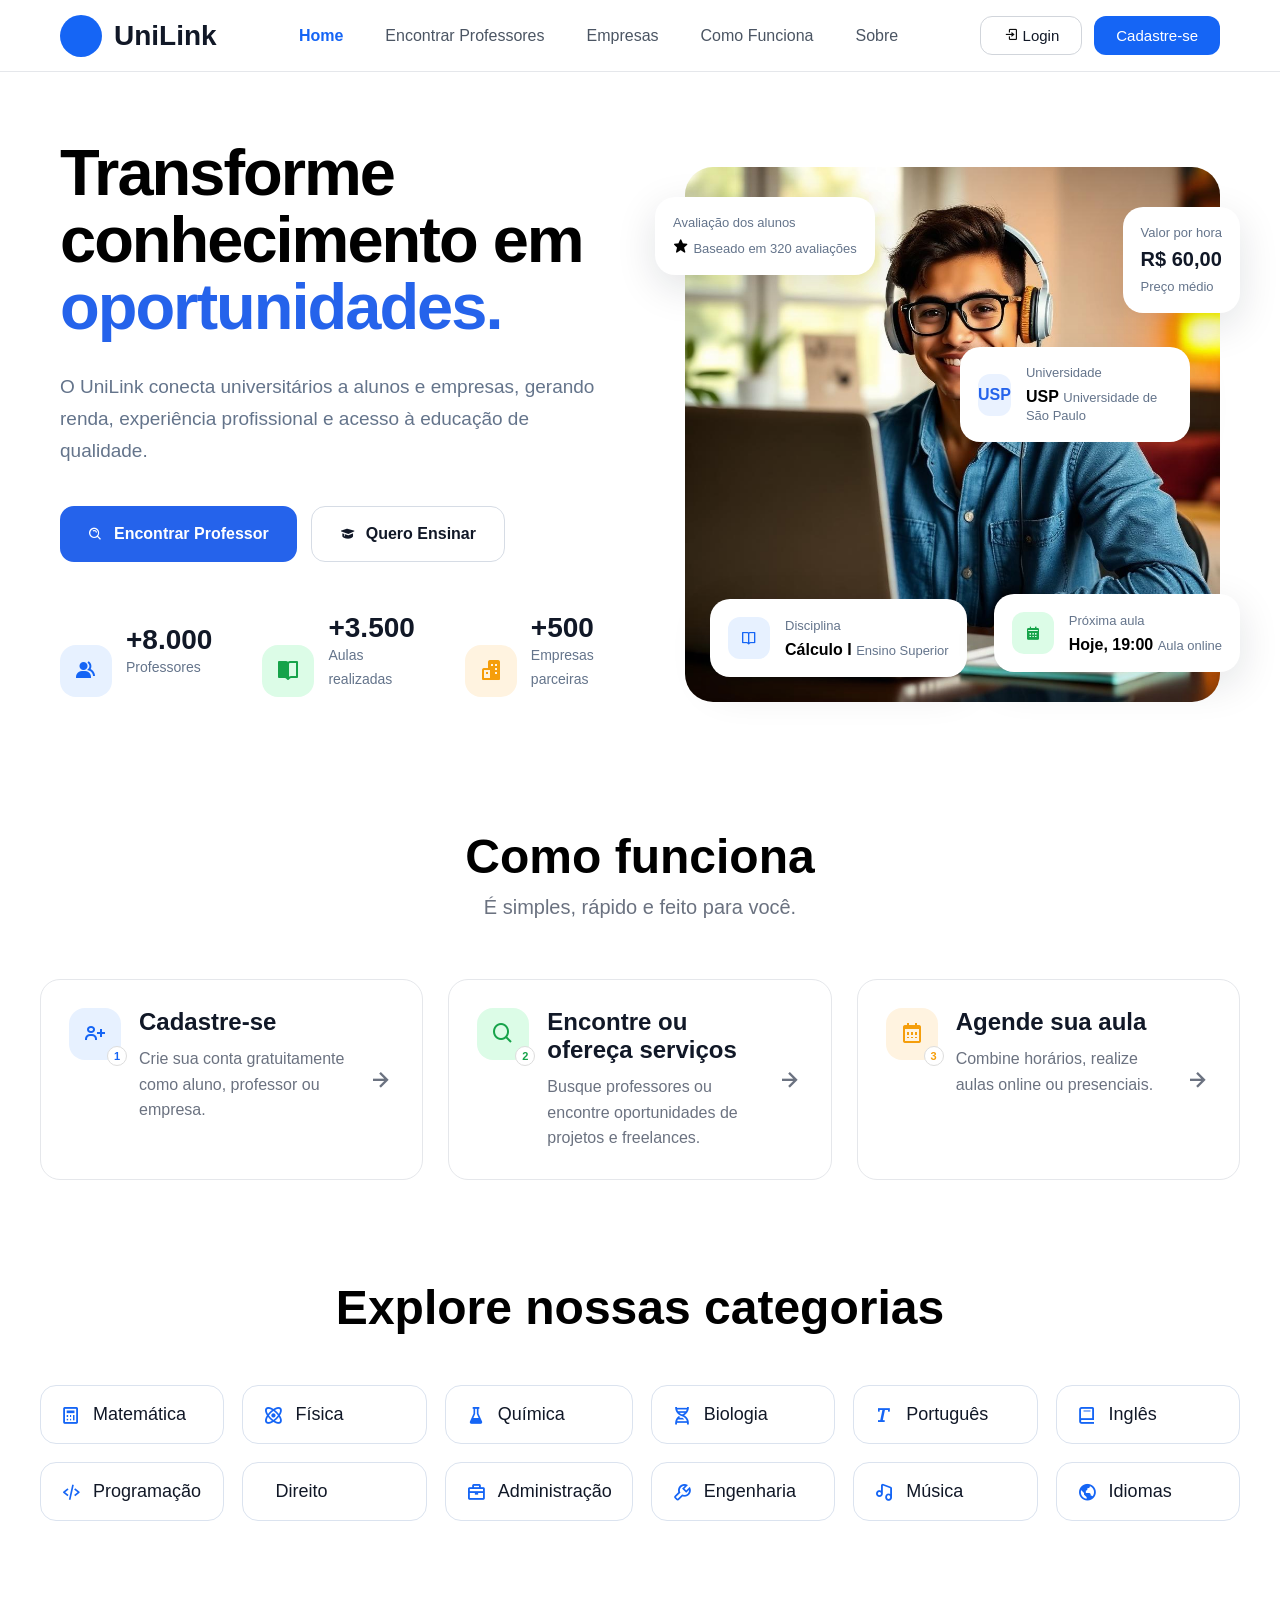
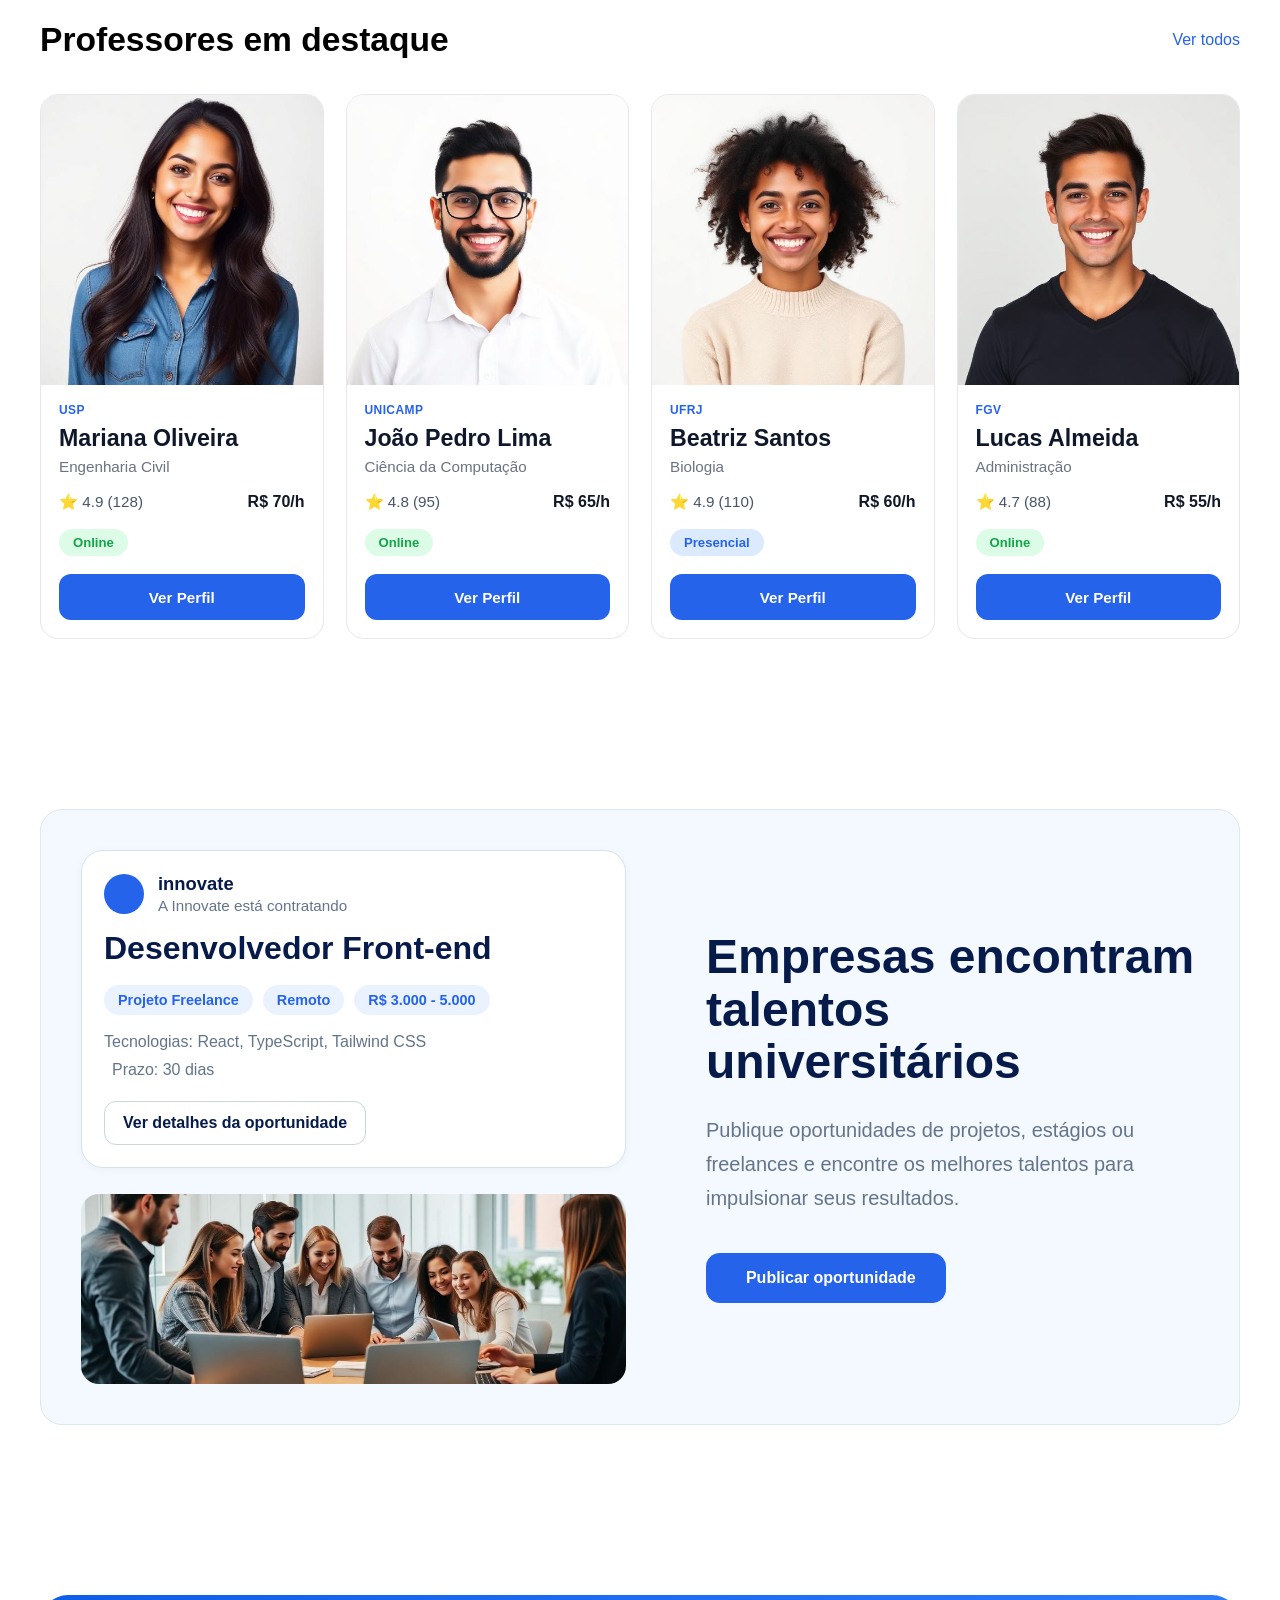
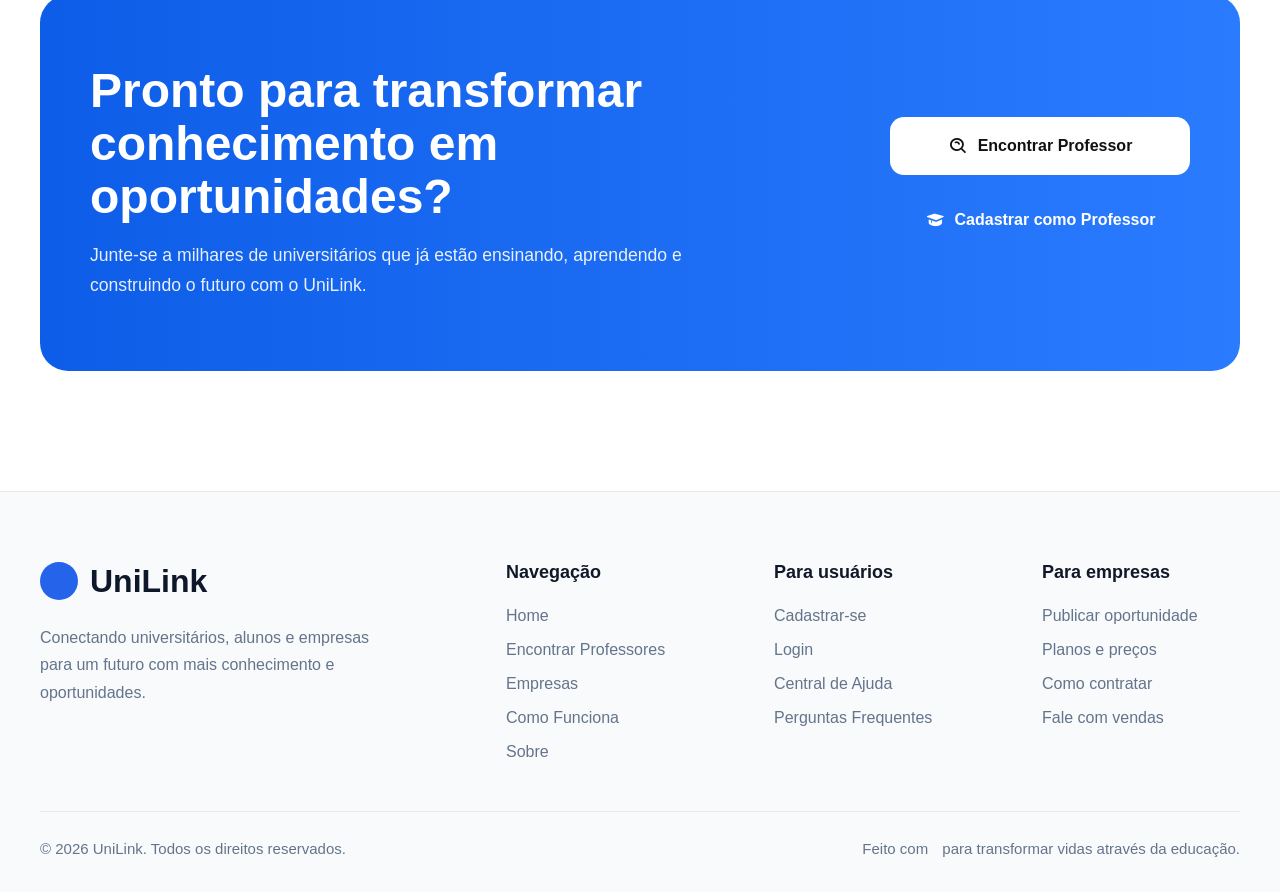
==== index.html @ 81f14fd1 "homepage & css criados" ====
<!DOCTYPE html>
<html lang="pt-br">
<head>
    <meta charset="UTF-8">
    <meta name="viewport" content="width=device-width, initial-scale=1.0">
    <title>UniLink - Transforme conhecimento em oportunidades</title>
    <link rel="stylesheet" href="css/styles.css">
    <link href='https://unpkg.com/boxicons@2.1.4/css/boxicons.min.css' rel='stylesheet'>
</head>
<body>
    <header>
        <nav class="navbar">
            <div class="logo">
                <div class="logo-icon">
                    <!-- <i class='bx bxs-layer'></i> -->
                </div>
                <span>UniLink</span>
            </div>
            <ul class="nav-links">
                <li><a class="active" href="#">Home</a></li>
                <li><a href="/">Encontrar Professores</a></li>
                <li><a href="#">Empresas</a></li>
                <li><a href="#">Como Funciona</a></li>
                <li><a href="#">Sobre</a></li>
            </ul>
            <div class="nav-buttons">
                <button class="btn-login">
                    <i class='bx bx-log-in' style='color:#0e0e0e' ></i>
                    Login
                </button>
                <button class="btn-register">Cadastre-se</button>
            </div>
        </nav>
    </header>
    <main>
        <section class="hero">
            <div class="hero-left">
                <h1>
                    Transforme <br> conhecimento em <br> <span>oportunidades.</span>
                </h1>
                <p>
                    O UniLink conecta universitários a alunos e empresas, gerando renda, experiência profissional e acesso à educação de qualidade.
                </p>
                <div class="hero-buttons">
                    <a href="#" class="hero-btn hero-btn-primary">
                        <i class='bx bx-search-alt'></i>
                        Encontrar Professor
                    </a>
                    <a href="#" class="hero-btn hero-btn-secondary">
                        <i class='bx bxs-graduation' ></i>
                        Quero Ensinar
                    </a>
                </div>
                <div class="hero-stats">
                    <div class="stat">
                        <div class="icon blue">
                            <i class='bx bxs-group' ></i>
                        </div>
                        <div>
                            <h3>+8.000</h3>
                            <p>Professores</p>
                        </div>
                    </div>
                    <div class="stat">
                        <div class="icon green">
                            <i class='bx bxs-book-open' ></i>
                        </div>
                        <div>
                            <h3>+3.500</h3>
                            <p>Aulas realizadas</p>
                        </div>
                    </div>
                    <div class="stat">
                        <div class="icon orange">
                            <i class='bx bxs-buildings' ></i>
                        </div>
                        <div>
                            <h3>+500</h3>
                            <p>Empresas parceiras</p>
                        </div>
                    </div>
                </div>
            </div>
            <div class="hero-right">
                <img src="img/student.jpg">
                <div class="hero-card rating">
                    <small>Avaliação dos alunos</small>
                    <i class='bx bxs-star' ></i>
                    <span>Baseado em 320 avaliações</span>
                </div>
                <div class="hero-card price">
                    <small>Valor por hora</small>
                    <h3>R$ 60,00</h3>
                    <span>Preço médio</span>
                </div>
                <div class="hero-card university-card">
                    <div class="badge">USP</div>
                    <div>
                        <small>Universidade</small>
                        <strong>USP</strong>
                        <span>Universidade de São Paulo</span>
                    </div>
                </div>
                <div class="hero-card subject">
                    <div class="badge blue">
                        <i class='bx bx-book-open' ></i>
                    </div>
                    <div>
                        <small>Disciplina</small>
                        <strong>Cálculo I</strong>
                        <span>Ensino Superior</span>
                    </div>
                </div>
                <div class="hero-card lesson">
                    <div class="badge green">
                        <i class='bx bxs-calendar' ></i>
                    </div>
                    <div>
                        <small>Próxima aula</small>
                        <strong>Hoje, 19:00</strong>
                        <span>Aula online</span>
                    </div>
                </div>
            </div>
        </section>
        <section class="steps">
            <h2>Como funciona</h2>
            <p class="subtitle">É simples, rápido e feito para você.</p>
            <div class="container">
                <div class="explain">
                    <div class="icon blue">
                        <i class='bx bx-user-plus'></i>
                        <span>1</span>
                    </div>
                    <div class="content">
                        <h3>Cadastre-se</h3>
                        <p>Crie sua conta gratuitamente como aluno, professor ou empresa.</p>
                    </div>
                    <i class='bx bx-right-arrow-alt arrow'></i>
                </div>
                <div class="explain">
                    <div class="icon green">
                        <i class='bx bx-search'></i>
                        <span>2</span>
                    </div>
                    <div class="content">
                        <h3>Encontre ou ofereça serviços</h3>
                        <p>Busque professores ou encontre oportunidades de projetos e freelances.</p>
                    </div>
                    <i class='bx bx-right-arrow-alt arrow'></i>
                </div>
                <div class="explain">
                    <div class="icon orange">
                        <i class='bx bx-calendar'></i>
                        <span>3</span>
                    </div>
                    <div class="content">
                        <h3>Agende sua aula</h3>
                        <p>Combine horários, realize aulas online ou presenciais.</p>
                    </div>
                    <i class='bx bx-right-arrow-alt arrow'></i>
                </div>
            </div>
        </section>
        <section class="explore">
            <h2>Explore nossas categorias</h2>
            <div class="categories">
                <div class="item-cat">
                    <i class='bx bx-calculator'></i>
                    <span>Matemática</span>
                </div>
                <div class="item-cat">
                    <i class='bx bx-atom'></i>
                    <span>Física</span>
                </div>
                <div class="item-cat">
                    <i class='bx bxs-flask'></i>
                    <span>Química</span>
                </div>
                <div class="item-cat">
                    <i class='bx bx-dna'></i>
                    <span>Biologia</span>
                </div>
                <div class="item-cat">
                    <i class='bx bx-text'></i>
                    <span>Português</span>
                </div>
                <div class="item-cat">
                    <i class='bx bx-book'></i>
                    <span>Inglês</span>
                </div>
                <div class="item-cat">
                    <i class='bx bx-code-alt'></i>
                    <span>Programação</span>
                </div>
                <div class="item-cat">
                    <i class='bx bxs-balance'></i>
                    <span>Direito</span>
                </div>
                <div class="item-cat">
                    <i class='bx bx-briefcase'></i>
                    <span>Administração</span>
                </div>
                <div class="item-cat">
                    <i class='bx bx-wrench'></i>
                    <span>Engenharia</span>
                </div>
                <div class="item-cat">
                    <i class='bx bx-music'></i>
                    <span>Música</span>
                </div>
                <div class="item-cat">
                    <i class='bx bx-world'></i>
                    <span>Idiomas</span>
                </div>
            </div>
        </section>
        <section class="teachers-contrast">
            <div class="teachers-header">
                <h2>Professores em destaque</h2>
                <a href="#">Ver todos</a>
            </div>
            <div class="teachers">
                <div class="card-teachers">
                    <img src="img/teacher-1.jpg" alt="Mariana Oliveira">
                    <div class="card-content">
                        <span class="university">USP</span>
                        <h3>Mariana Oliveira</h3>
                        <p class="course">Engenharia Civil</p>
                        <div class="info">
                            <span>⭐ 4.9 (128)</span>
                            <strong>R$ 70/h</strong>
                        </div>
                        <span class="status online">Online</span>
                        <button>Ver Perfil</button>
                    </div>
                </div>
                <div class="card-teachers">
                    <img src="img/teacher-2.jpg" alt="João Pedro">
                    <div class="card-content">
                        <span class="university">UNICAMP</span>
                        <h3>João Pedro Lima</h3>
                        <p class="course">Ciência da Computação</p>
                        <div class="info">
                            <span>⭐ 4.8 (95)</span>
                            <strong>R$ 65/h</strong>
                        </div>
                        <span class="status online">Online</span>
                        <button>Ver Perfil</button>
                    </div>
                </div>
                <div class="card-teachers">
                    <img src="img/teacher-3.jpg" alt="Beatriz Santos">
                    <div class="card-content">
                        <span class="university">UFRJ</span>
                        <h3>Beatriz Santos</h3>
                        <p class="course">Biologia</p>
                        <div class="info">
                            <span>⭐ 4.9 (110)</span>
                            <strong>R$ 60/h</strong>
                        </div>
                        <span class="status presencial">Presencial</span>
                        <button>Ver Perfil</button>
                    </div>
                </div>
                <div class="card-teachers">
                    <img src="img/teacher-4.jpg" alt="Lucas Almeida">
                    <div class="card-content">
                        <span class="university">FGV</span>
                        <h3>Lucas Almeida</h3>
                        <p class="course">Administração</p>
                        <div class="info">
                            <span>⭐ 4.7 (88)</span>
                            <strong>R$ 55/h</strong>
                        </div>
                        <span class="status online">Online</span>
                        <button>Ver Perfil</button>
                    </div>
                </div>
            </div>
        </section>
        <section class="recruitment">
            <div class="recruitment-container">
                <div class="recruitment-preview">
                    <article class="job-card">
                        <div class="job-header">
                            <div class="company-icon">
                                <i class="fa-solid fa-briefcase"></i>
                            </div>
                            <div>
                                <span class="company-name">innovate</span>
                                <p>A Innovate está contratando</p>
                            </div>
                        </div>
                        <h3>Desenvolvedor Front-end</h3>
                        <div class="job-tags">
                            <span>Projeto Freelance</span>
                            <span>Remoto</span>
                            <span>R$ 3.000 - 5.000</span>
                        </div>
                        <p class="technologies">
                            Tecnologias: React, TypeScript, Tailwind CSS
                        </p>
                        <p class="deadline">
                            <i class="fa-regular fa-clock"></i>
                            Prazo: 30 dias
                        </p>
                        <a href="#" class="details-btn">
                            Ver detalhes da oportunidade
                        </a>
                    </article>
                    <img src="img/companies-meeting.jpg" alt="Equipe da empresa">
                </div>
                <div class="recruitment-content">
                    <h2>
                        Empresas encontram <br> talentos universitários
                    </h2>
                    <p>
                        Publique oportunidades de projetos, estágios ou freelances e encontre os melhores talentos para impulsionar seus resultados.
                    </p>
                    <a href="#" class="publish-btn">
                        <i class="fa-regular fa-paper-plane"></i>
                        Publicar oportunidade
                    </a>
                </div>
            </div>
        </section>
        <section class="cta">
            <div class="cta-content">
                <h2>
                    Pronto para transformar <br> conhecimento em oportunidades?
                </h2>
                <p>
                    Junte-se a milhares de universitários que já estão ensinando, aprendendo e construindo o futuro com o UniLink.
                </p>
            </div>
            <div class="cta-actions">
                <button class="filled">
                    <i class='bx bx-search-alt'></i>
                    Encontrar Professor
                </button>
                <button class="outline">
                    <i class='bx bxs-graduation'></i>
                    Cadastrar como Professor
                </button>
            </div>
        </section>
    </main>
    <footer class="footer">
        <div class="footer-container">
            <div class="footer-top">
                <div class="footer-brand">
                    <a href="#" class="footer-logo">
                        <div class="footer-logo-icon">
                            <i class="fa-solid fa-layer-group"></i>
                        </div>
                        <span>UniLink</span>
                    </a>
                    <p>
                        Conectando universitários, alunos e empresas para um futuro com mais conhecimento e oportunidades.
                    </p>
                    <div class="footer-social">
                        <a href="#"><i class="fa-brands fa-facebook-f"></i></a>
                        <a href="#"><i class="fa-brands fa-instagram"></i></a>
                        <a href="#"><i class="fa-brands fa-linkedin-in"></i></a>
                        <a href="#"><i class="fa-brands fa-youtube"></i></a>
                    </div>
                </div>
                <div class="footer-links">
                    <h4>Navegação</h4>
                    <a href="#">Home</a>
                    <a href="#">Encontrar Professores</a>
                    <a href="#">Empresas</a>
                    <a href="#">Como Funciona</a>
                    <a href="#">Sobre</a>
                </div>
                <div class="footer-links">
                    <h4>Para usuários</h4>
                    <a href="#">Cadastrar-se</a>
                    <a href="#">Login</a>
                    <a href="#">Central de Ajuda</a>
                    <a href="#">Perguntas Frequentes</a>
                </div>
                <div class="footer-links">
                    <h4>Para empresas</h4>
                    <a href="#">Publicar oportunidade</a>
                    <a href="#">Planos e preços</a>
                    <a href="#">Como contratar</a>
                    <a href="#">Fale com vendas</a>
                </div>
            </div>
            <div class="footer-bottom">
                <p>
                    © 2026 UniLink. Todos os direitos reservados.
                </p>
                <p>
                    Feito com
                    <i class="fa-solid fa-heart"></i>
                    para transformar vidas através da educação.
                </p>
            </div>
        </div>
    </footer>
</body>
</html>
---- css/styles.css ----
* {
    padding: 0;
    margin: 0;
    box-sizing: border-box;
}

:root{
    --title:#000000;
    --text:#64748B;
    --primary:#2563EB;
    --background:#FFFFFF;
    --surface:#F8FAFC;
    --border:#E5E7EB;
    --h1:4.2rem;
    --h2:2.6rem;
    --h3:1.55rem;
    --text-lg:1.15rem;
    --text:1rem;
    --text-sm:.92rem;
    --fw-bold:700;
    --fw-semibold:600;
    --fw-medium:500;
}

body{
    font-family: Arial, Helvetica, sans-serif;
    background:#fff;
}

header{
    position: fixed;
    top: 0;
    left: 0;
    width:100%;
    height: 72px;
    background:#fff;
    border-bottom:1px solid #e5e7eb;
    z-index: 1000;
}

.navbar{
    max-width:1200px;
    height: 100%;
    margin:auto;
    display:flex;
    justify-content:space-between;
    align-items:center;
    padding:0 20px;
}

.logo{
    display:flex;
    align-items:center;
    gap:12px;
    font-size:28px;
    font-weight:700;
    color:#111827;
}

.logo-icon{
    width:42px;
    height:42px;
    border-radius:50%;
    background:#1565F5;

    display:flex;
    justify-content:center;
    align-items:center;
}

.logo-icon i{
    color:#fff;
    font-size:22px;
}

.nav-links{
    display:flex;
    gap:42px;
    list-style:none;
}

.nav-links a{
    text-decoration:none;
    color:#4b5563;
    font-size:16px;
    transition:.3s;
}

.nav-links a:hover{
    color:#1565F5;
}

.nav-links .active{
    color:#1565F5;
    font-weight:600;
}

.nav-buttons{
    display:flex;
    gap:12px;
}

.btn-login{
    background:#fff;
    color:#111827;
    border:1px solid #d1d5db;
    padding:10px 22px;
    border-radius:12px;
    cursor:pointer;
    font-size:15px;
    transition:.3s;
}

.btn-login:hover{
    background:#f3f4f6;
}

.btn-register{
    background:#1565F5;
    color:#fff;
    border:none;
    padding:10px 22px;
    border-radius:12px;
    cursor:pointer;
    font-size:15px;
    transition:.3s;
}

.btn-register:hover{
    background:#0f57dc;
}

.hero{
    max-width:1200px;
    margin:140px auto 80px;
    padding:0 20px;
    display:grid;
    grid-template-columns:1fr 1fr;
    gap:90px;
    align-items:center;
}

.hero-left h1{
    font-size:65px;
    line-height:1.03;
    letter-spacing:-2px;
    margin-bottom:30px;
}

.hero-left h1 span{
    color:#2563EB;
}

.hero-left p{
    font-size:19px;
    line-height:1.7;
    color:#64748B;
    max-width:560px;
    margin-bottom:38px;
}

.hero-buttons{
    display:flex;
    gap:14px;
    margin-bottom:50px;
}

.hero-btn{
    height:56px;
    padding:0 28px;
    display:flex;
    align-items:center;
    gap:10px;
    text-decoration:none;
    border-radius:14px;
    font-weight:600;
    transition:.3s;
}

.hero-btn-primary{
    background:#2563EB;
    color:#fff;
}

.hero-btn-primary:hover{
    background:#1D4ED8;
}

.hero-btn-secondary{
    border:1px solid #D6DCE5;
    color:#111827;
    background:#fff;
}

.hero-btn-secondary:hover{
    background:#F8FAFC;
}

.hero-stats{
    display:flex;
    gap:50px;
}

.stat{
    display:flex;
    gap:14px;
    align-items:center;
}

.icon{
    width:42px;
    height:42px;
    border-radius:14px;
    display:flex;
    justify-content:center;
    align-items:center;
    font-size:18px;
}

.blue{
    background:#EAF2FF;
    color:#2563EB;
}

.green{
    background:#DCFCE7;
    color:#16A34A;
}

.orange{
    background:#FFF3E0;
    color:#F59E0B;
}

.stat h3{
    font-size:28px;
    color:#111827;
}

.stat p{
    font-size:14px;
    color:#64748B;
}

.hero-right{
    position:relative;
}

.hero-right img{
    width:100%;
    border-radius:28px;
    display:block;
}

.hero-card{
    position:absolute;
    background:#fff;
    border-radius:20px;
    padding:18px;
    box-shadow:0 12px 40px rgba(15,23,42,.12);
}

.hero-card small{
    display:block;
    color:#64748B;
    margin-bottom:8px;
    font-size:13px;
}

.hero-card h3{
    font-size:20px;
    color:#111827;
    margin-bottom:6px;
}

.hero-card span{
    font-size:13px;
    color:#64748B;
}

.rating{
    top:25px;
    left:25px;
}

.price{
    top:25px;
    right:25px;
}

.university-card{
    right:30px;
    top:180px;
    width:230px;
    display:flex;
    gap:15px;
    align-items:center;
}

.subject{
    left:25px;
    bottom:25px;
    display:flex;
    gap:15px;
    align-items:center;
}

.lesson{
    right:25px;
    bottom:25px;
    display:flex;
    gap:15px;
    align-items:center;
}

.badge{
    width:42px;
    height:42px;
    border-radius:12px;
    display:flex;
    justify-content:center;
    align-items:center;
    background:#EAF2FF;
    color:#2563EB;
    font-weight:700;
}

.card{
    position:absolute;
    background:white;
    padding:18px;
    border-radius:18px;
    box-shadow:0 15px 30px rgba(0,0,0,.12);
}

.rating{
    top:30px;
    left:-30px;
}

.price{
    top:40px;
    right:-20px;
}

.university{
    top:180px;
    right:-35px;
}

.lesson{
    bottom:30px;
    right:-20px;
}

.steps{
    max-width:1200px;
    margin:100px auto;
    text-align:center;
}

.steps h2{
    font-size:48px;
}

.subtitle{
    margin-top:12px;
    color:#6b7280;
    font-size:20px;
}

.container{
    margin-top:60px;
    display:grid;
    grid-template-columns:repeat(3,1fr);
    gap:25px;
}

.explain{
    display:flex;
    align-items:flex-start;
    gap:18px;
    padding:28px;
    background:#fff;
    border:1px solid #e5e7eb;
    border-radius:20px;
    transition:.3s;
}

.explain:hover{
    transform:translateY(-5px);
    box-shadow:0 15px 35px rgba(0,0,0,.08);
}

.icon{
    width:52px;
    height:52px;
    border-radius:16px;
    display:flex;
    justify-content:center;
    align-items:center;
    position:relative;
    flex-shrink:0;
}

.icon i{
    font-size:24px;
}

.blue{
    background:#e7f1ff;
    color:#1565F5;
}

.green{
    background:#dcfce7;
    color:#16a34a;
}

.orange{
    background:#fff3e0;
    color:#f59e0b;
}

.icon span{
    position:absolute;
    right:-6px;
    bottom:-6px;
    width:20px;
    height:20px;
    background:#fff;
    border-radius:50%;
    border:1px solid #ddd;
    display:flex;
    justify-content:center;
    align-items:center;
    font-size:11px;
    font-weight:bold;
}

.content{
    text-align:left;
}

.content h3{
    font-size:24px;
    margin-bottom:10px;
    color:#111827;
}

.content p{
    color:#6b7280;
    line-height:1.6;
}

.arrow{
    margin-left:auto;
    align-self:center;
    font-size:28px;
    color:#6b7280;
}

.explore{
    max-width:1200px;
    margin:100px auto;
    text-align:center;
}

.explore h2{
    font-size:48px;
    font-weight:700;
    margin-bottom:50px;
}

.categories{
    display:grid;
    grid-template-columns:repeat(6,1fr);
    gap:18px;
}

.item-cat{
    display:flex;
    align-items:center;
    gap:12px;
    padding:18px 20px;
    border:1px solid #dbe3ef;
    border-radius:16px;
    background:#fff;
    cursor:pointer;
    transition:.3s;
}

.item-cat:hover{
    transform:translateY(-3px);
    border-color:#1565F5;
    box-shadow:0 10px 25px rgba(21,101,245,.12);
}

.item-cat i{
    font-size:20px;
    color:#1565F5;
}

.item-cat span{
    font-size:18px;
    color:#111827;
    font-weight:500;
}

.teachers-contrast {
    max-width: 1240px;
    margin: 80px auto;
    padding: 0 20px;
}

.teachers-header {
    display: flex;
    justify-content: space-between;
    align-items: center;
    margin-bottom: 35px;
}

.teachers-header h2 {
    font-size: 2.1rem;
    font-weight: 700;
}

.teachers-header a {
    color: #2563EB;
    text-decoration: none;
    font-weight: 500;
    transition: .2s;
}

.teachers-header a:hover {
    color: #1d4ed8;
}

.teachers {
    display: grid;
    grid-template-columns: repeat(auto-fit, minmax(280px,1fr));
    gap: 22px;
}

.card-teachers {
    background: #fff;
    border: 1px solid #E5E7EB;
    border-radius: 18px;
    overflow: hidden;
    transition: .25s ease;
    display: flex;
    flex-direction: column;
}

.card-teachers:hover {
    transform: translateY(-5px);
    box-shadow: 0 15px 35px rgba(0,0,0,.08);
}

.card-teachers img {
    width: 100%;
    height: 290px;
    object-fit: cover;
    display: block;
}

.card-content {
    padding: 18px;
    display: flex;
    flex-direction: column;
    flex: 1;
}

.university {
    color: #2563EB;
    font-size: .75rem;
    font-weight: 700;
    letter-spacing: .4px;
    text-transform: uppercase;
    margin-bottom: 8px;
}

.card-content h3 {
    font-size: 1.45rem;
    font-weight: 700;
    color: #0F172A;
    margin-bottom: 6px;
}

.course {
    color: #6B7280;
    font-size: .95rem;
    margin-bottom: 18px;
}

.info {
    display: flex;
    justify-content: space-between;
    align-items: center;
    margin-bottom: 18px;
}

.info span {
    color: #475569;
    font-size: .95rem;
}

.info strong {
    color: #111827;
    font-size: 1rem;
}

.status {
    width: fit-content;
    padding: 6px 14px;
    border-radius: 999px;
    font-size: .82rem;
    font-weight: 600;
    margin-bottom: 18px;
}

.status.online {
    background: #DCFCE7;
    color: #16A34A;
}

.status.presencial {
    background: #DBEAFE;
    color: #2563EB;
}

.card-content button {
    margin-top: auto;
    width: 100%;
    height: 46px;
    border: none;
    border-radius: 12px;
    background: #2563EB;
    color: white;
    font-size: .95rem;
    font-weight: 600;
    cursor: pointer;
    transition: .2s;
}

.card-content button:hover {
    background: #1D4ED8;
}

.recruitment{
    padding:90px 20px;
}

.recruitment-container{
    max-width:1200px;
    margin:auto;
    display:grid;
    grid-template-columns:1.05fr .95fr;
    gap:80px;
    align-items:center;
    background:#F4F9FF;
    border:1px solid #DCE7F4;
    border-radius:22px;
    padding:40px;
}

.recruitment-preview{
    display:flex;
    flex-direction:column;
    gap:26px;
}

.job-card{
    background:#fff;
    border:1px solid #D8E2EF;
    border-radius:22px;
    padding:22px;
    box-shadow:0 2px 10px rgba(0,0,0,.04);
}

.job-header{
    display:flex;
    align-items:center;
    gap:14px;
    margin-bottom:16px;
}

.company-icon{
    width:40px;
    height:40px;
    border-radius:50%;
    background:#2563EB;
    color:#fff;
    display:flex;
    justify-content:center;
    align-items:center;
}

.company-name{
    display:block;
    font-size:1.15rem;
    font-weight:700;
    color:#071B4A;
    margin-bottom:2px;
}

.job-header p{
    color:#64748B;
    font-size:.95rem;
}

.job-card h3{
    font-size:2rem;
    color:#071B4A;
    margin-bottom:18px;
}

.job-tags{
    display:flex;
    flex-wrap:wrap;
    gap:10px;
    margin-bottom:18px;
}

.job-tags span{
    background:#EAF2FF;
    color:#2563EB;
    padding:7px 14px;
    border-radius:999px;
    font-size:.9rem;
    font-weight:600;
}

.technologies{
    color:#64748B;
    margin-bottom:10px;
}

.deadline{
    display:flex;
    align-items:center;
    gap:8px;
    color:#64748B;
    margin-bottom:22px;
}

.details-btn{
    display:inline-flex;
    width:max-content;
    padding:12px 18px;
    text-decoration:none;
    color:#071B4A;
    border:1px solid #CBD5E1;
    border-radius:12px;
    font-weight:600;
    transition:.25s;
}

.details-btn:hover{
    background:#F8FAFC;
}

.recruitment-preview img{
    width:100%;
    height:190px;
    object-fit:cover;
    border-radius:18px;
    display:block;
}

.recruitment-content h2{
    font-size:3rem;
    line-height:1.1;
    color:#071B4A;
    margin-bottom:24px;
}

.recruitment-content p{
    font-size:1.25rem;
    line-height:1.7;
    color:#64748B;
    max-width:500px;
    margin-bottom:38px;
}

.publish-btn{
    display:inline-flex;
    align-items:center;
    gap:10px;
    background:#2563EB;
    color:#fff;
    text-decoration:none;
    font-weight:600;
    padding:16px 30px;
    border-radius:14px;
    transition:.25s;
}

.publish-btn:hover{
    background:#1D4ED8;
}

.cta{
    max-width: 1200px;
    margin: 80px auto;
    padding: 70px 50px;

    display: flex;
    justify-content: space-between;
    align-items: center;
    gap: 60px;

    background: linear-gradient(90deg,#0d5de8,#2b7bff);
    border-radius: 28px;
    color: #fff;
}

.cta-content{
    max-width: 620px;
}

.cta h2{
    font-size: 3rem;
    line-height: 1.1;
    font-weight: 700;
    margin-bottom: 18px;
}

.cta p{
    font-size: 1.1rem;
    line-height: 1.7;
    color: rgba(255,255,255,.9);
}

.cta-actions{
    display: flex;
    flex-direction: column;
    gap: 16px;
    min-width: 300px;
}

.cta-actions button{
    height: 58px;
    border-radius: 14px;
    border: none;
    display: flex;
    align-items: center;
    justify-content: center;
    gap: 10px;
    font-size: 1rem;
    font-weight: 600;
    cursor: pointer;
    transition: .3s;
}

.filled{
    background: #fff;
    color: #111;
}

.filled:hover{
    background: #f2f2f2;
}

.outline{
    background: transparent;
    color: #fff;
    border: 1px solid rgba(255,255,255,.35);
}

.outline:hover{
    background: rgba(255,255,255,.1);
}

.cta-actions i{
    font-size: 20px;
}

.footer{
    background:#F8FAFC;
    border-top:1px solid #E5E7EB;
    margin-top:120px;
    padding:70px 20px 35px;
}

.footer-container{
    max-width:1200px;
    margin:auto;
}

.footer-top{
    display:grid;
    grid-template-columns:2fr 1fr 1fr 1fr;
    gap:70px;
    padding-bottom:50px;
    border-bottom:1px solid #E5E7EB;
}

.footer-logo{
    display:flex;
    align-items:center;
    gap:12px;
    text-decoration:none;
    margin-bottom:24px;
}

.footer-logo span{
    font-size:2rem;
    font-weight:700;
    color:#0F172A;
}

.footer-logo-icon{
    width:38px;
    height:38px;
    border-radius:50%;
    background:#2563EB;
    color:#fff;
    display:flex;
    justify-content:center;
    align-items:center;
}

.footer-brand p{
    color:#64748B;
    line-height:1.7;
    margin-bottom:28px;
    max-width:340px;
}

.footer-social{
    display:flex;
    gap:18px;
}

.footer-social a{
    color:#64748B;
    font-size:20px;
    transition:.25s;
}

.footer-social a:hover{
    color:#2563EB;
}

.footer-links{
    display:flex;
    flex-direction:column;
    gap:16px;
}

.footer-links h4{
    color:#111827;
    font-size:18px;
    margin-bottom:8px;
}

.footer-links a{
    text-decoration:none;
    color:#64748B;
    transition:.25s;
}

.footer-links a:hover{
    color:#2563EB;
}

.footer-bottom{
    display:flex;
    justify-content:space-between;
    align-items:center;
    padding-top:28px;
    color:#64748B;
    font-size:15px;
}

.footer-bottom i{
    color:#2563EB;
    margin:0 5px;
}
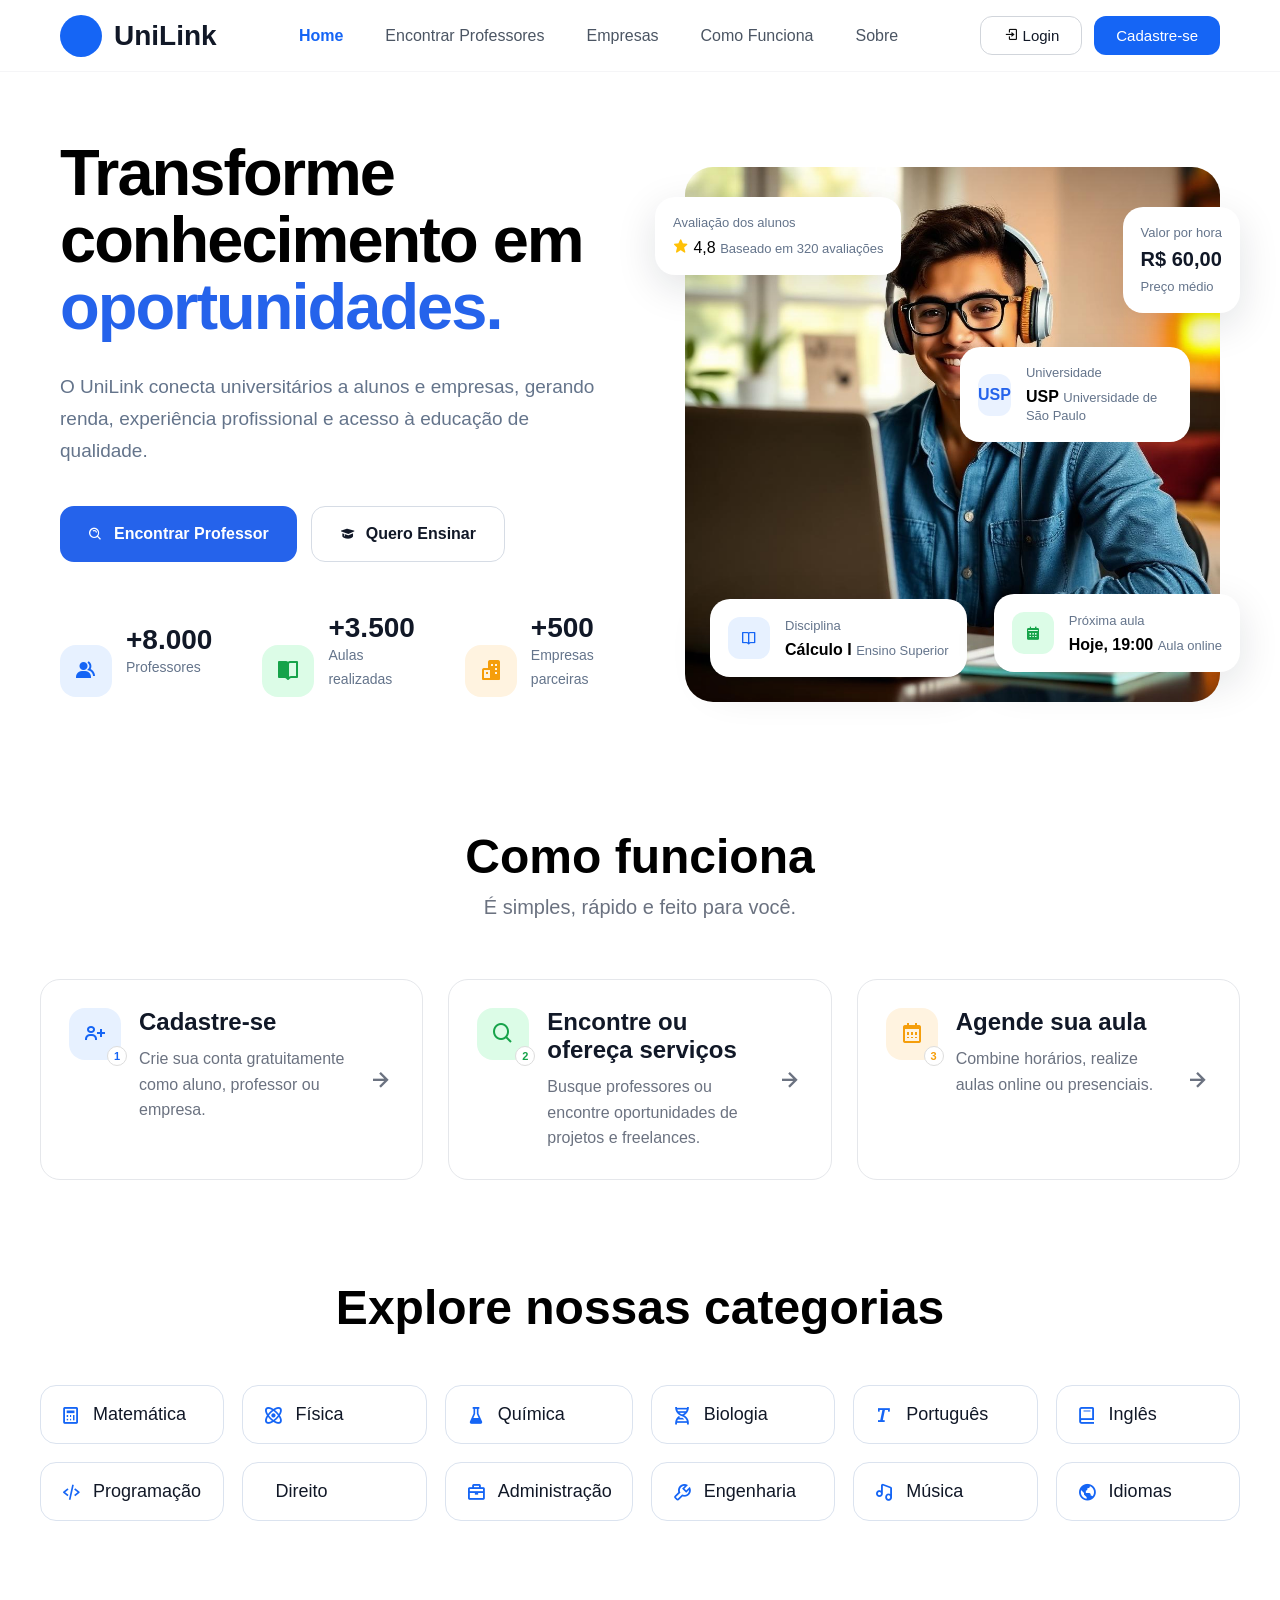
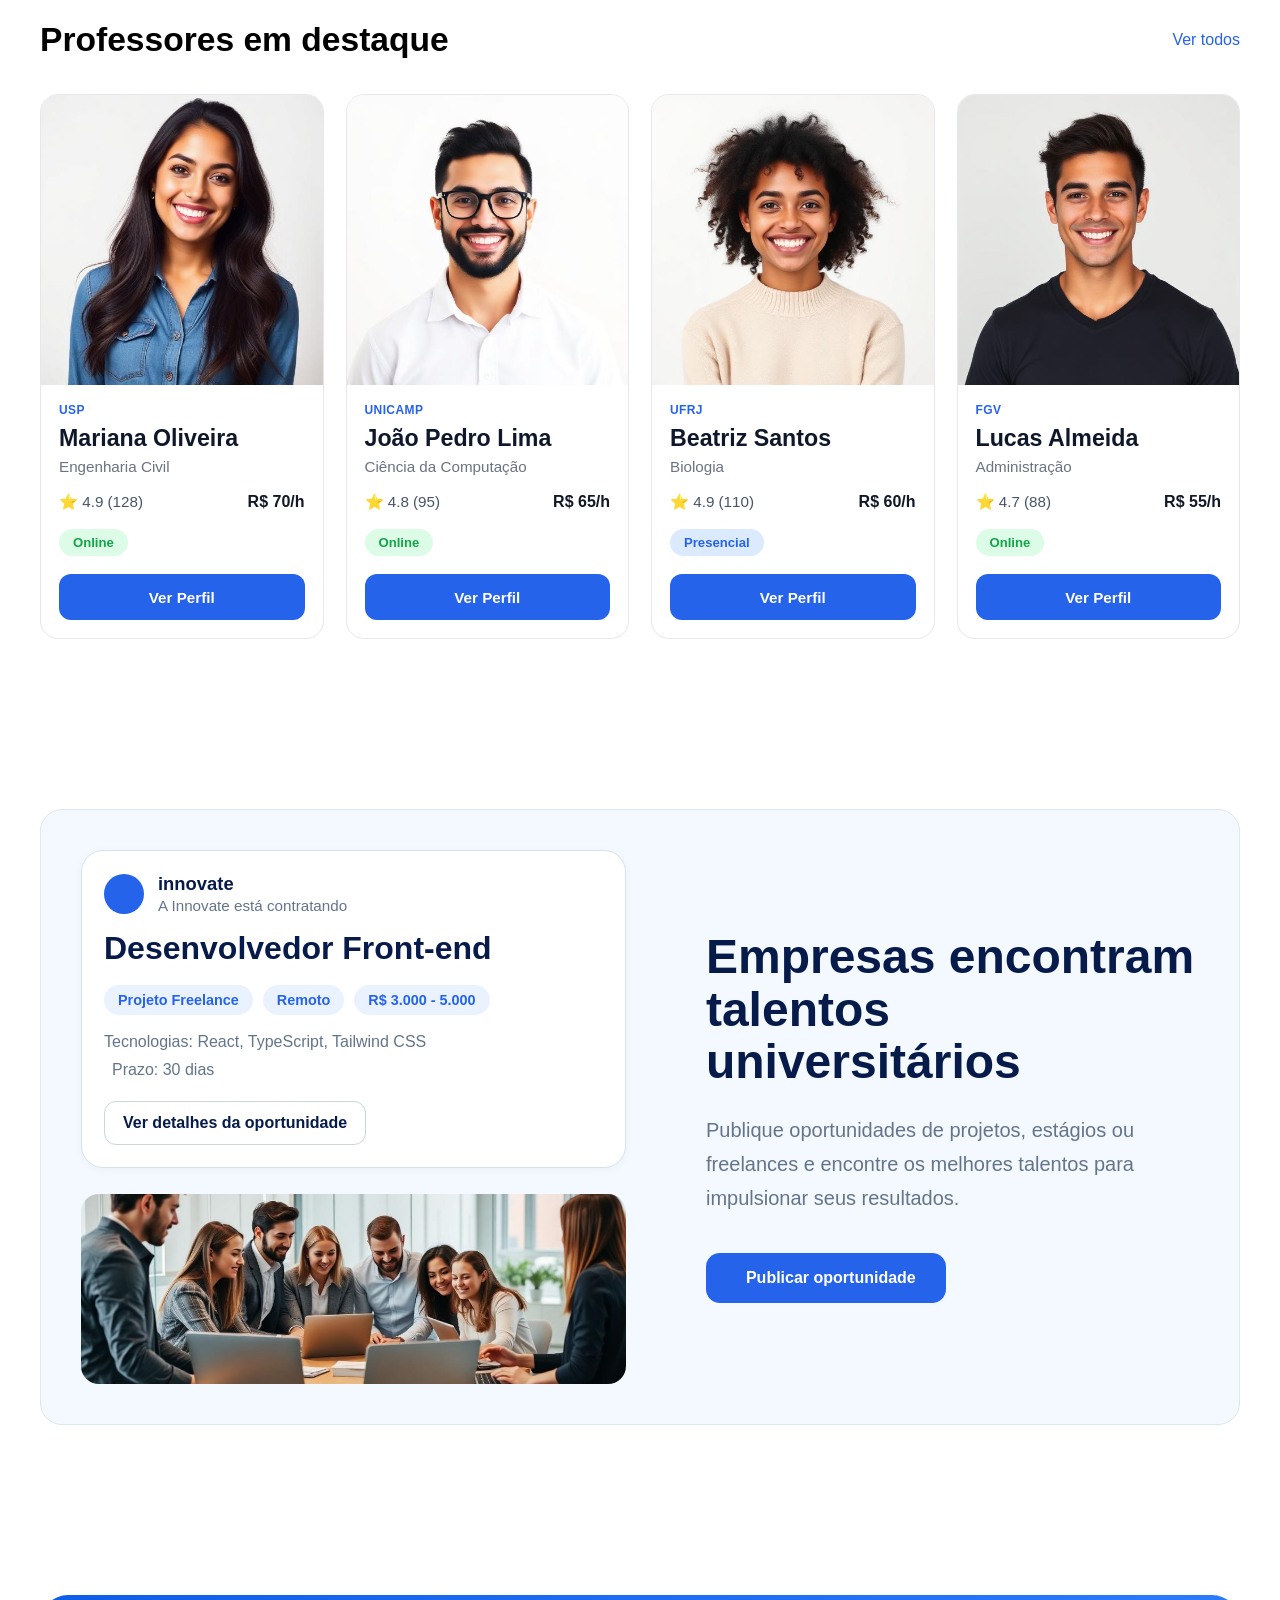
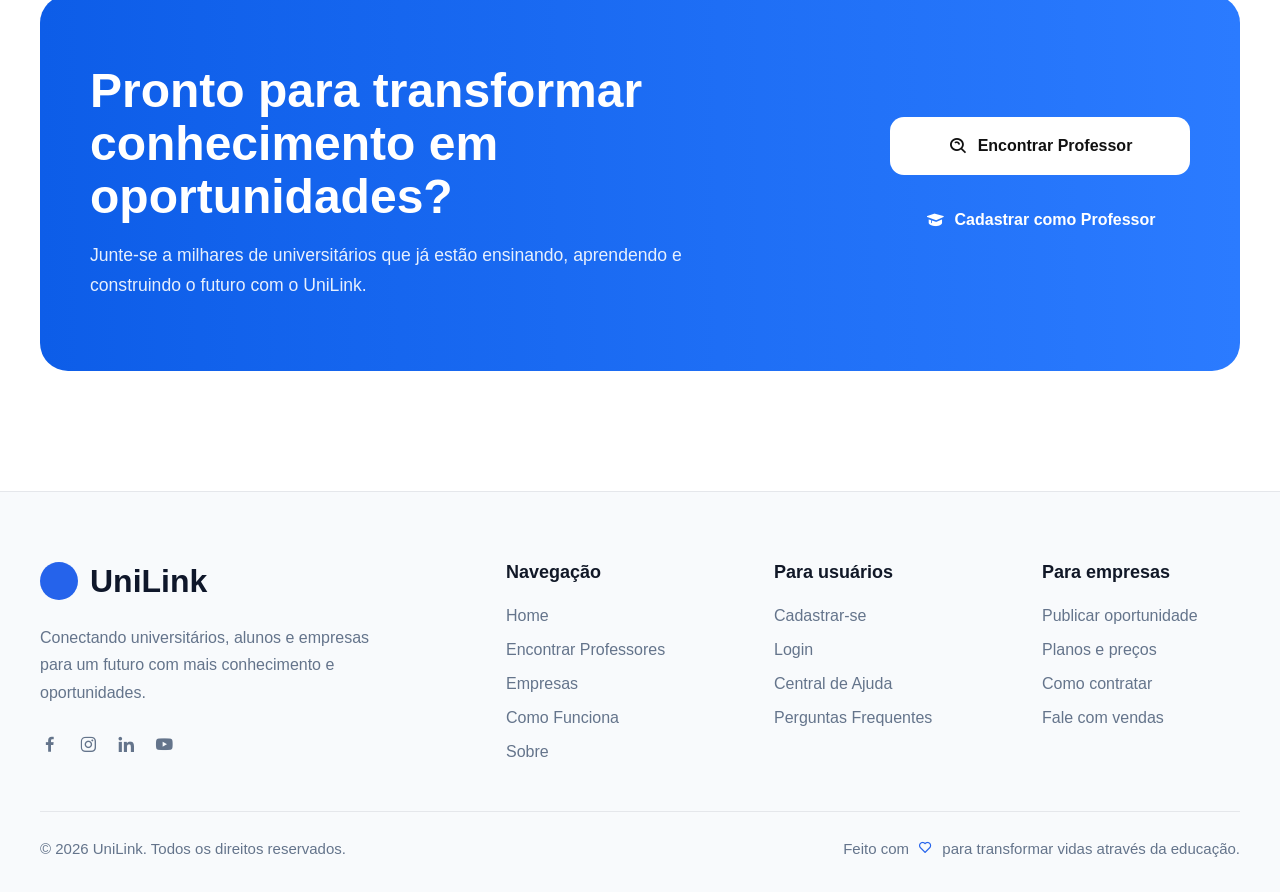
==== commit 8e02d163: "Atualizacao do projeto (professores, empresas, login & register)" ====
--- a/index.html
+++ b/index.html
@@ -8,7 +8,7 @@
     <link href='https://unpkg.com/boxicons@2.1.4/css/boxicons.min.css' rel='stylesheet'>
 </head>
 <body>
-    <header>
+    <header id="header">
         <nav class="navbar">
             <div class="logo">
                 <div class="logo-icon">
@@ -17,14 +17,14 @@
                 <span>UniLink</span>
             </div>
             <ul class="nav-links">
-                <li><a class="active" href="#">Home</a></li>
+                <li><a class="active" href="index.html">Home</a></li>
                 <li><a href="/">Encontrar Professores</a></li>
-                <li><a href="#">Empresas</a></li>
+                <li><a href="empresas.html">Empresas</a></li>
                 <li><a href="#">Como Funciona</a></li>
                 <li><a href="#">Sobre</a></li>
             </ul>
             <div class="nav-buttons">
-                <button class="btn-login">
+                <button class="btn-login" onclick="window.location.href='login.html'">
                     <i class='bx bx-log-in' style='color:#0e0e0e' ></i>
                     Login
                 </button>
@@ -85,7 +85,7 @@
                 <img src="img/student.jpg">
                 <div class="hero-card rating">
                     <small>Avaliação dos alunos</small>
-                    <i class='bx bxs-star' ></i>
+                    <i class='bx bxs-star' style="color: #FFC107" ></i> 4,8
                     <span>Baseado em 320 avaliações</span>
                 </div>
                 <div class="hero-card price">
@@ -360,24 +360,24 @@
                         Conectando universitários, alunos e empresas para um futuro com mais conhecimento e oportunidades.
                     </p>
                     <div class="footer-social">
-                        <a href="#"><i class="fa-brands fa-facebook-f"></i></a>
-                        <a href="#"><i class="fa-brands fa-instagram"></i></a>
-                        <a href="#"><i class="fa-brands fa-linkedin-in"></i></a>
-                        <a href="#"><i class="fa-brands fa-youtube"></i></a>
+                        <a href="#"><i class='bx bxl-facebook'></i></a>
+                        <a href="#"><i class='bx bxl-instagram' ></i></a>
+                        <a href="#"><i class='bx bxl-linkedin' ></i></a>
+                        <a href="#"><i class='bx bxl-youtube'></i></a>
                     </div>
                 </div>
                 <div class="footer-links">
                     <h4>Navegação</h4>
-                    <a href="#">Home</a>
+                    <a href="index.html">Home</a>
                     <a href="#">Encontrar Professores</a>
-                    <a href="#">Empresas</a>
+                    <a href="empresas.html">Empresas</a>
                     <a href="#">Como Funciona</a>
                     <a href="#">Sobre</a>
                 </div>
                 <div class="footer-links">
                     <h4>Para usuários</h4>
                     <a href="#">Cadastrar-se</a>
-                    <a href="#">Login</a>
+                    <a href="login.html">Login</a>
                     <a href="#">Central de Ajuda</a>
                     <a href="#">Perguntas Frequentes</a>
                 </div>
@@ -395,11 +395,12 @@
                 </p>
                 <p>
                     Feito com
-                    <i class="fa-solid fa-heart"></i>
+                    <i class='bx bx-heart'></i>
                     para transformar vidas através da educação.
                 </p>
             </div>
         </div>
     </footer>
+    <script src="js/script.js"></script>
 </body>
 </html>
--- a/css/styles.css
+++ b/css/styles.css
@@ -1,4 +1,3 @@
-
 * {
     padding: 0;
     margin: 0;
@@ -31,12 +30,33 @@
 header{
     position: fixed;
     top: 0;
-    left: 0;
-    width:100%;
+    left: 50%;
+    transform: translateX(-50%);
+    width: 100%;
+    max-width: 100%;
     height: 72px;
-    background:#fff;
-    border-bottom:1px solid #e5e7eb;
+    background: rgba(255,255,255,.8);
+    backdrop-filter: blur(10px);
+    border-bottom: 1px solid rgba(229,231,235,.4);
     z-index: 1000;
+    transition:
+        width .35s ease,
+        max-width .35s ease,
+        height .35s ease,
+        top .35s ease,
+        border-radius .35s ease,
+        background .35s ease,
+        box-shadow .35s ease;
+}
+
+header.scrolled{
+    top: 15px;
+    width: calc(100% - 180px);
+    max-width: 1220px;
+    height: 60px;
+    border-radius: 18px;
+    background: rgba(255,255,255,.65);
+    box-shadow: 0 10px 30px rgba(0,0,0,.08);
 }
 
 .navbar{
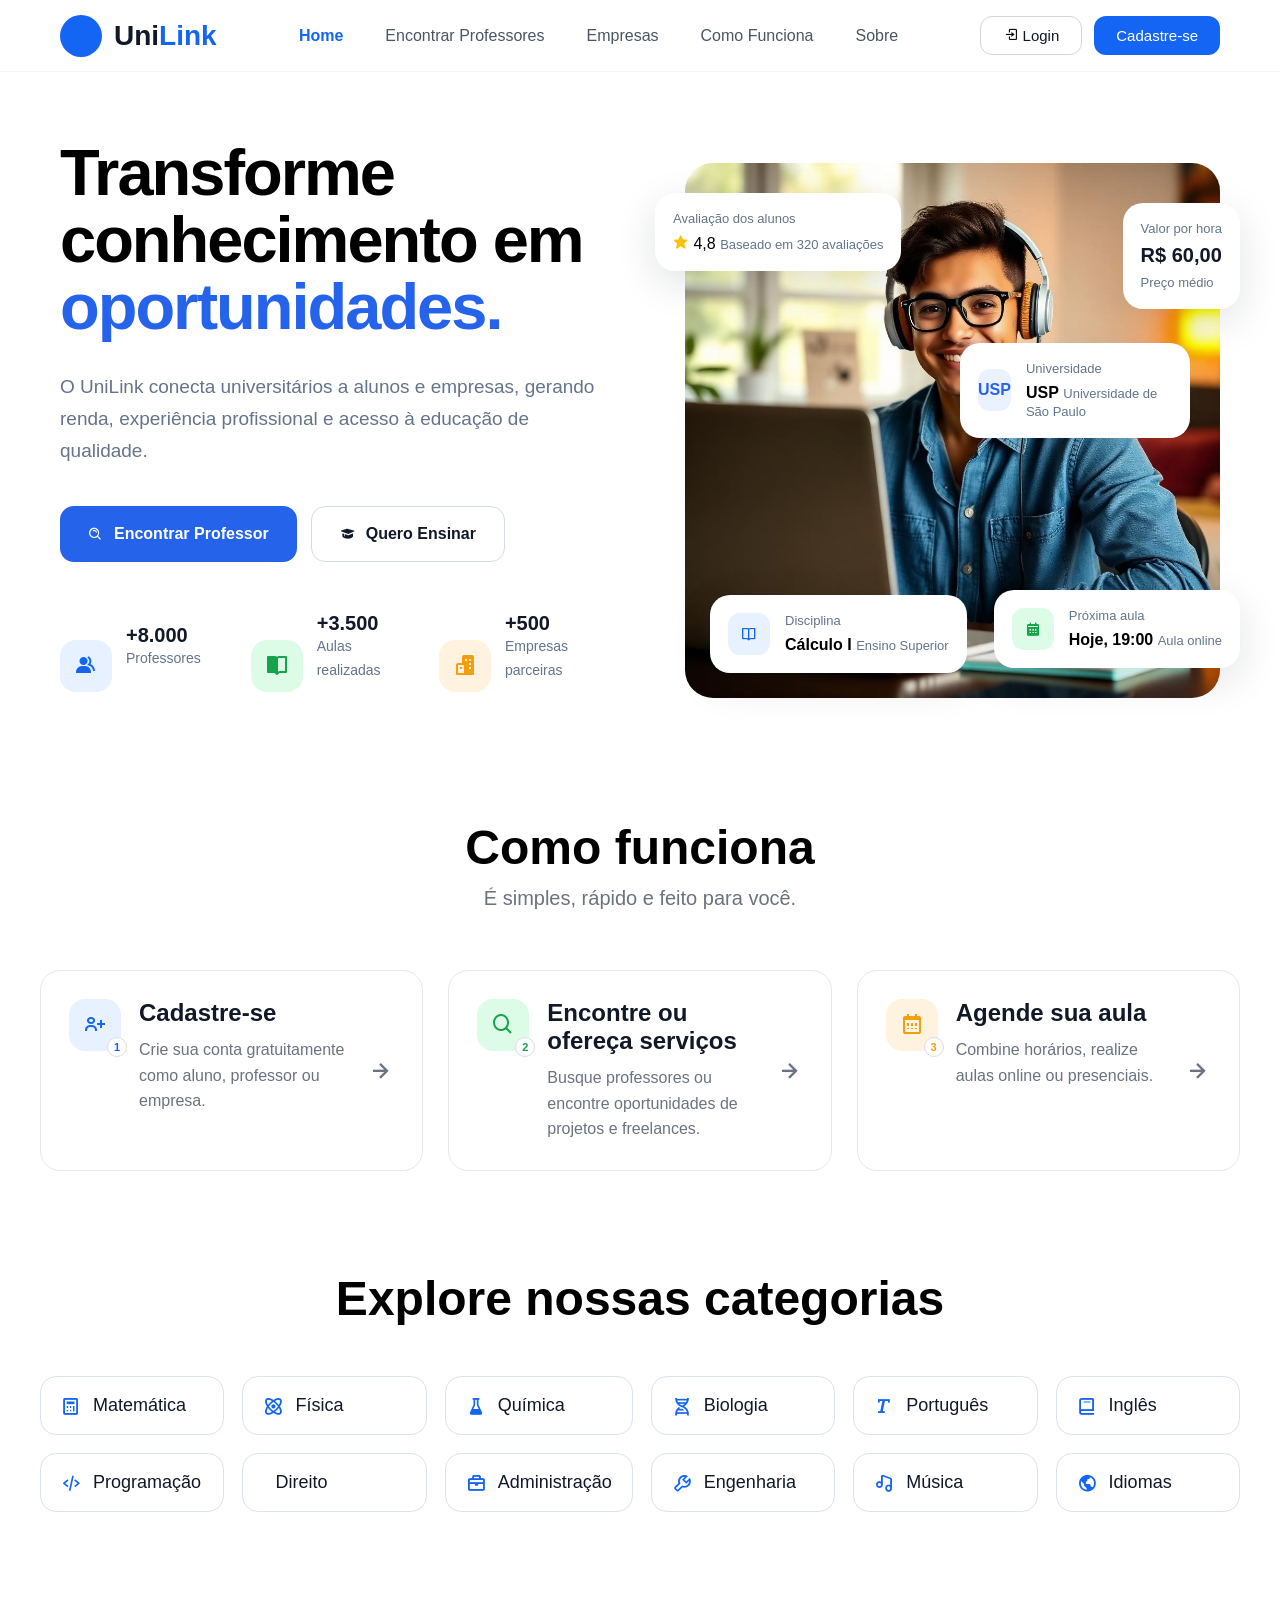
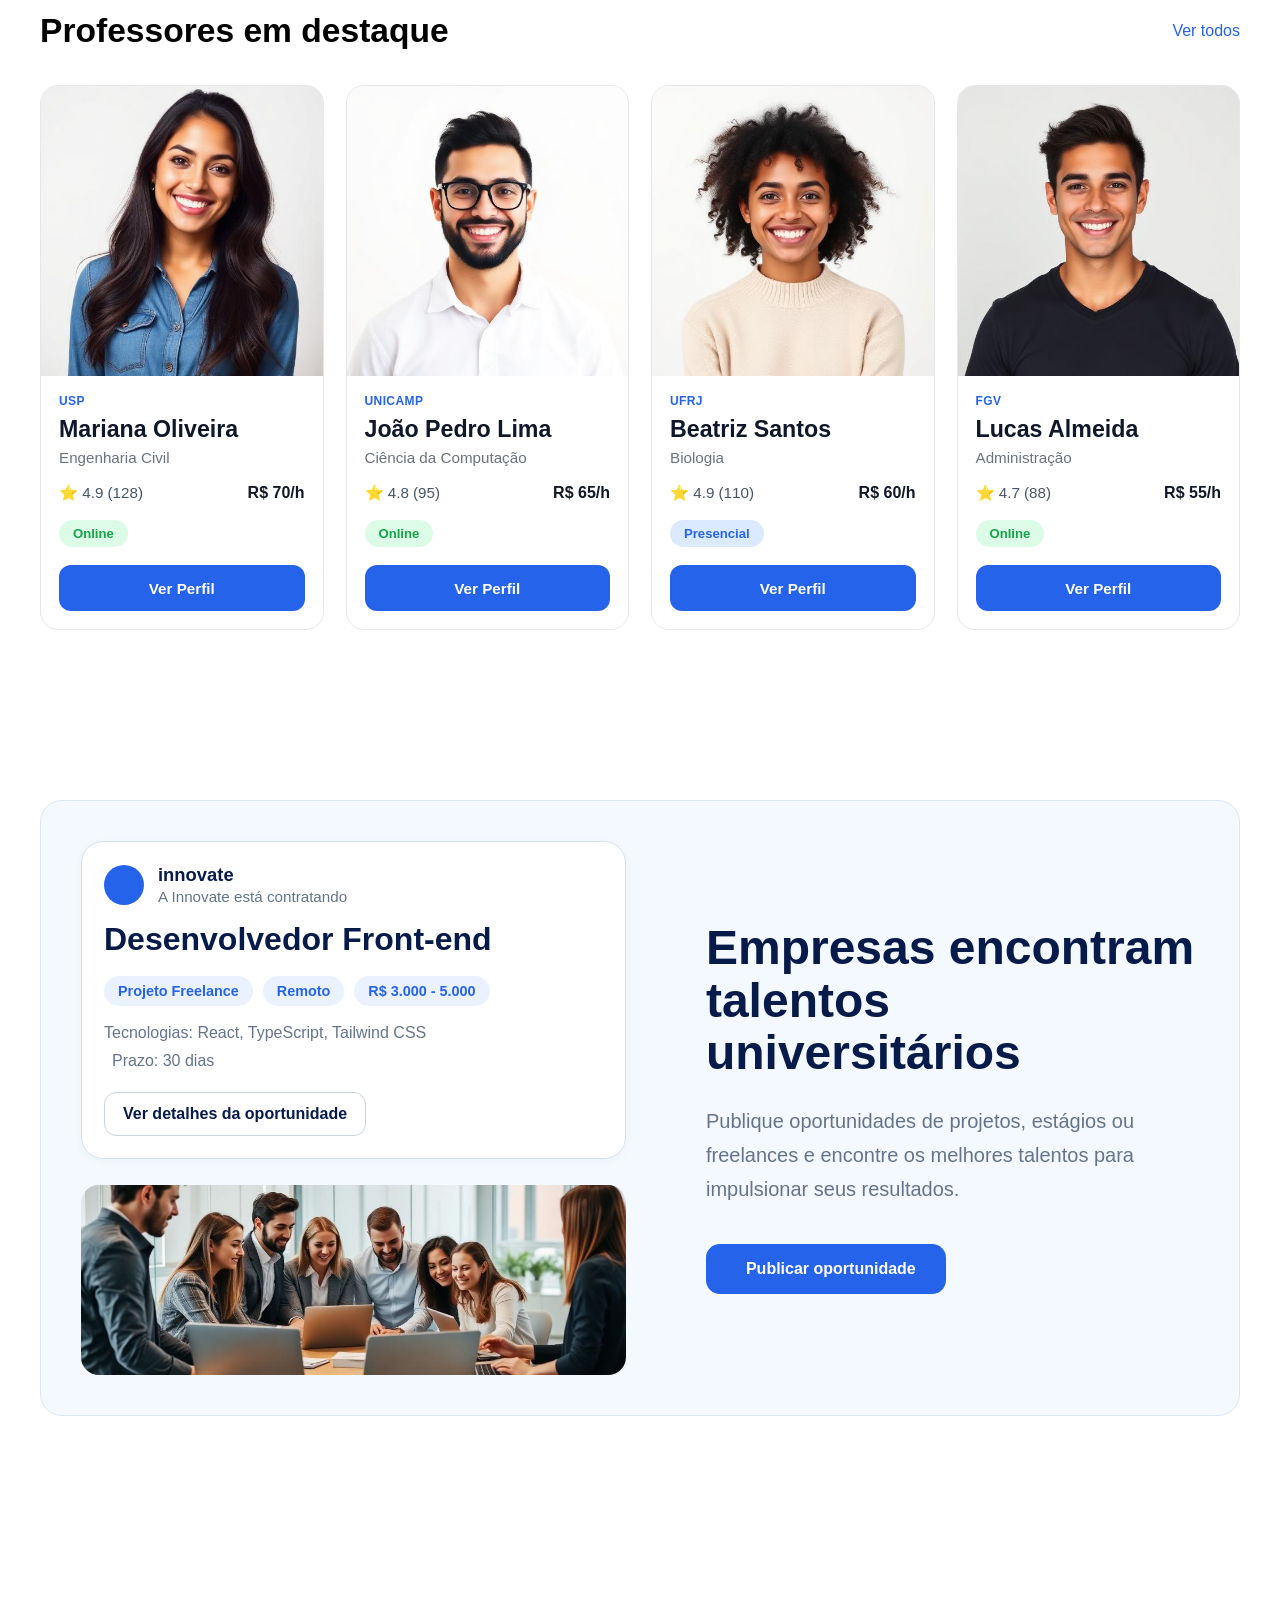
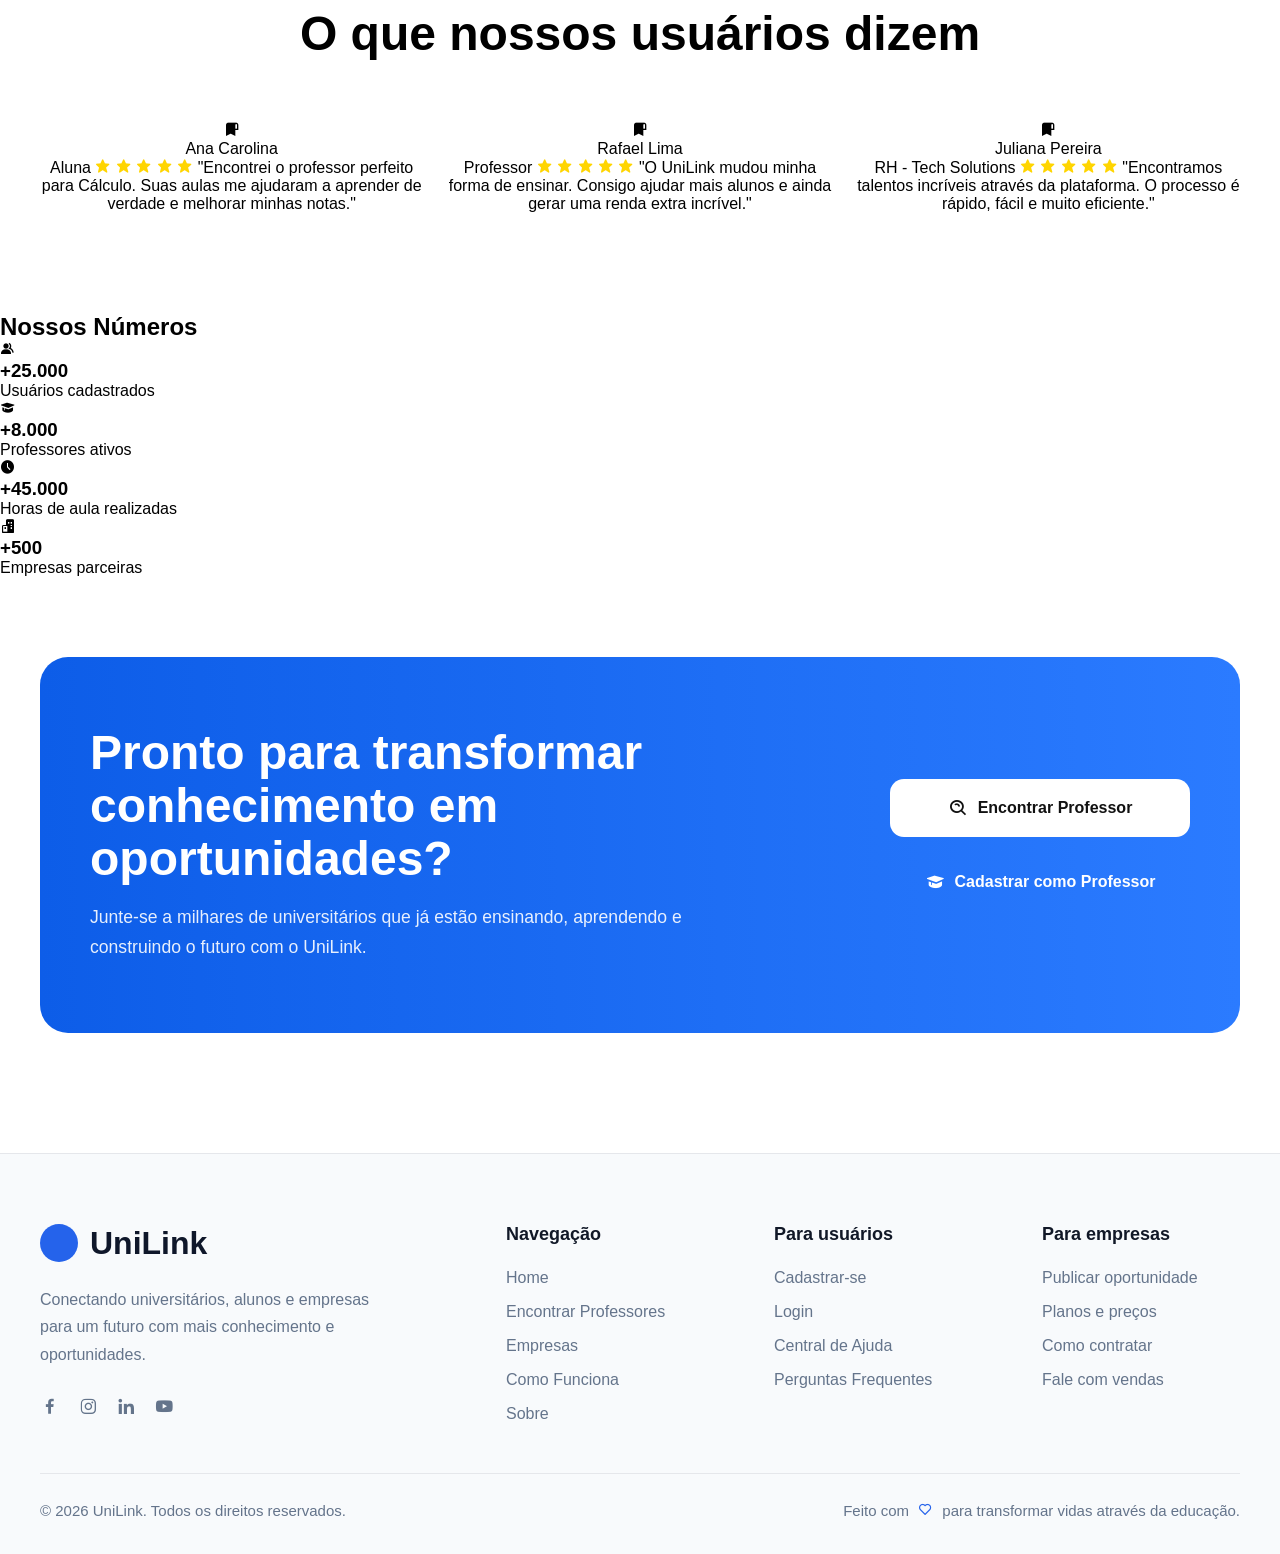
==== commit b6868954: "Atualizando professores" ====
--- a/index.html
+++ b/index.html
@@ -14,11 +14,11 @@
                 <div class="logo-icon">
                     <!-- <i class='bx bxs-layer'></i> -->
                 </div>
-                <span>UniLink</span>
+                <span>Uni<span style="color:#1565F5">Link</span></span>
             </div>
             <ul class="nav-links">
                 <li><a class="active" href="index.html">Home</a></li>
-                <li><a href="/">Encontrar Professores</a></li>
+                <li><a href="professores.html">Encontrar Professores</a></li>
                 <li><a href="empresas.html">Empresas</a></li>
                 <li><a href="#">Como Funciona</a></li>
                 <li><a href="#">Sobre</a></li>
@@ -325,6 +325,79 @@
                 </div>
             </div>
         </section>
+        <section class="opnions">
+            <div class="opinios-content">
+                <h2>O que nossos usuários dizem </h2>
+                <div class="container">
+                    <div class="opinion-card">
+                        <i class='bx bxs-bookmark-alt'></i>
+                        <p class="opinator-name">Ana Carolina</p>
+                        <span class="role">Aluna</span>
+                        <i class='bx bxs-star' style='color:#ffd500' ></i>
+                        <i class='bx bxs-star' style='color:#ffd500' ></i>
+                        <i class='bx bxs-star' style='color:#ffd500' ></i>
+                        <i class='bx bxs-star' style='color:#ffd500' ></i>
+                        <i class='bx bxs-star' style='color:#ffd500' ></i>
+                        <span class="role">"Encontrei o professor perfeito para Cálculo. Suas aulas me ajudaram a aprender de verdade e melhorar minhas notas."</span>
+                    </div>
+                    <div class="opinion-card">
+                        <i class='bx bxs-bookmark-alt'></i>
+                        <p class="opinator-name">Rafael Lima</p>
+                        <span class="role">Professor</span>
+                        <i class='bx bxs-star' style='color:#ffd500' ></i>
+                        <i class='bx bxs-star' style='color:#ffd500' ></i>
+                        <i class='bx bxs-star' style='color:#ffd500' ></i>
+                        <i class='bx bxs-star' style='color:#ffd500' ></i>
+                        <i class='bx bxs-star' style='color:#ffd500' ></i>
+                        <span class="role">"O UniLink mudou minha forma de ensinar. Consigo ajudar mais alunos e ainda gerar uma renda extra incrível."</span>
+                    </div>
+                    <div class="opinion-card">
+                        <i class='bx bxs-bookmark-alt'></i>
+                        <p class="opinator-name">Juliana Pereira</p>
+                        <span class="role">RH - Tech Solutions</span>
+                        <i class='bx bxs-star' style='color:#ffd500' ></i>
+                        <i class='bx bxs-star' style='color:#ffd500' ></i>
+                        <i class='bx bxs-star' style='color:#ffd500' ></i>
+                        <i class='bx bxs-star' style='color:#ffd500' ></i>
+                        <i class='bx bxs-star' style='color:#ffd500' ></i>
+                        <span class="role">"Encontramos talentos incríveis através da plataforma. O processo é rápido, fácil e muito eficiente."</span>
+                    </div>
+                </div>
+            </div>
+        </section>
+        <section class="numbers">
+            <div class="numbers-content">
+                <h2>Nossos Números</h2>
+                <div class="numbers-card">
+                    <div class="img-numbers">
+                        <i class='bx bxs-group'></i>
+                    </div>
+                    <h3>+25.000</h3>
+                    <p>Usuários cadastrados</p>
+                </div>
+                <div class="numbers-card">
+                    <div class="img-numbers">
+                        <i class='bx bxs-graduation'></i>
+                    </div>
+                    <h3>+8.000</h3>
+                    <p>Professores ativos</p>
+                </div>
+                <div class="numbers-card">
+                    <div class="img-numbers">
+                        <i class='bx bxs-time-five'></i>
+                    </div>
+                    <h3>+45.000</h3>
+                    <p>Horas de aula realizadas</p>
+                </div>
+                <div class="numbers-card">
+                    <div class="img-numbers">
+                        <i class='bx bxs-buildings'></i>
+                    </div>
+                    <h3>+500</h3>
+                    <p>Empresas parceiras</p>
+                </div>
+            </div>
+        </section>
         <section class="cta">
             <div class="cta-content">
                 <h2>
@@ -369,7 +442,7 @@
                 <div class="footer-links">
                     <h4>Navegação</h4>
                     <a href="index.html">Home</a>
-                    <a href="#">Encontrar Professores</a>
+                    <a href="professores.html">Encontrar Professores</a>
                     <a href="empresas.html">Empresas</a>
                     <a href="#">Como Funciona</a>
                     <a href="#">Sobre</a>
--- a/css/styles.css
+++ b/css/styles.css
@@ -1,3 +1,4 @@
+
 * {
     padding: 0;
     margin: 0;
@@ -228,6 +229,10 @@
     align-items:center;
 }
 
+.stat div h3{
+    font-size: 20px;
+}
+
 .icon{
     width:42px;
     height:42px;
@@ -821,6 +826,17 @@
     background:#1D4ED8;
 }
 
+.opnions {
+    max-width:1200px;
+    margin:100px auto;
+    text-align:center;
+    
+}
+
+.opnions h2{
+    font-size:48px;
+}
+
 .cta{
     max-width: 1200px;
     margin: 80px auto;
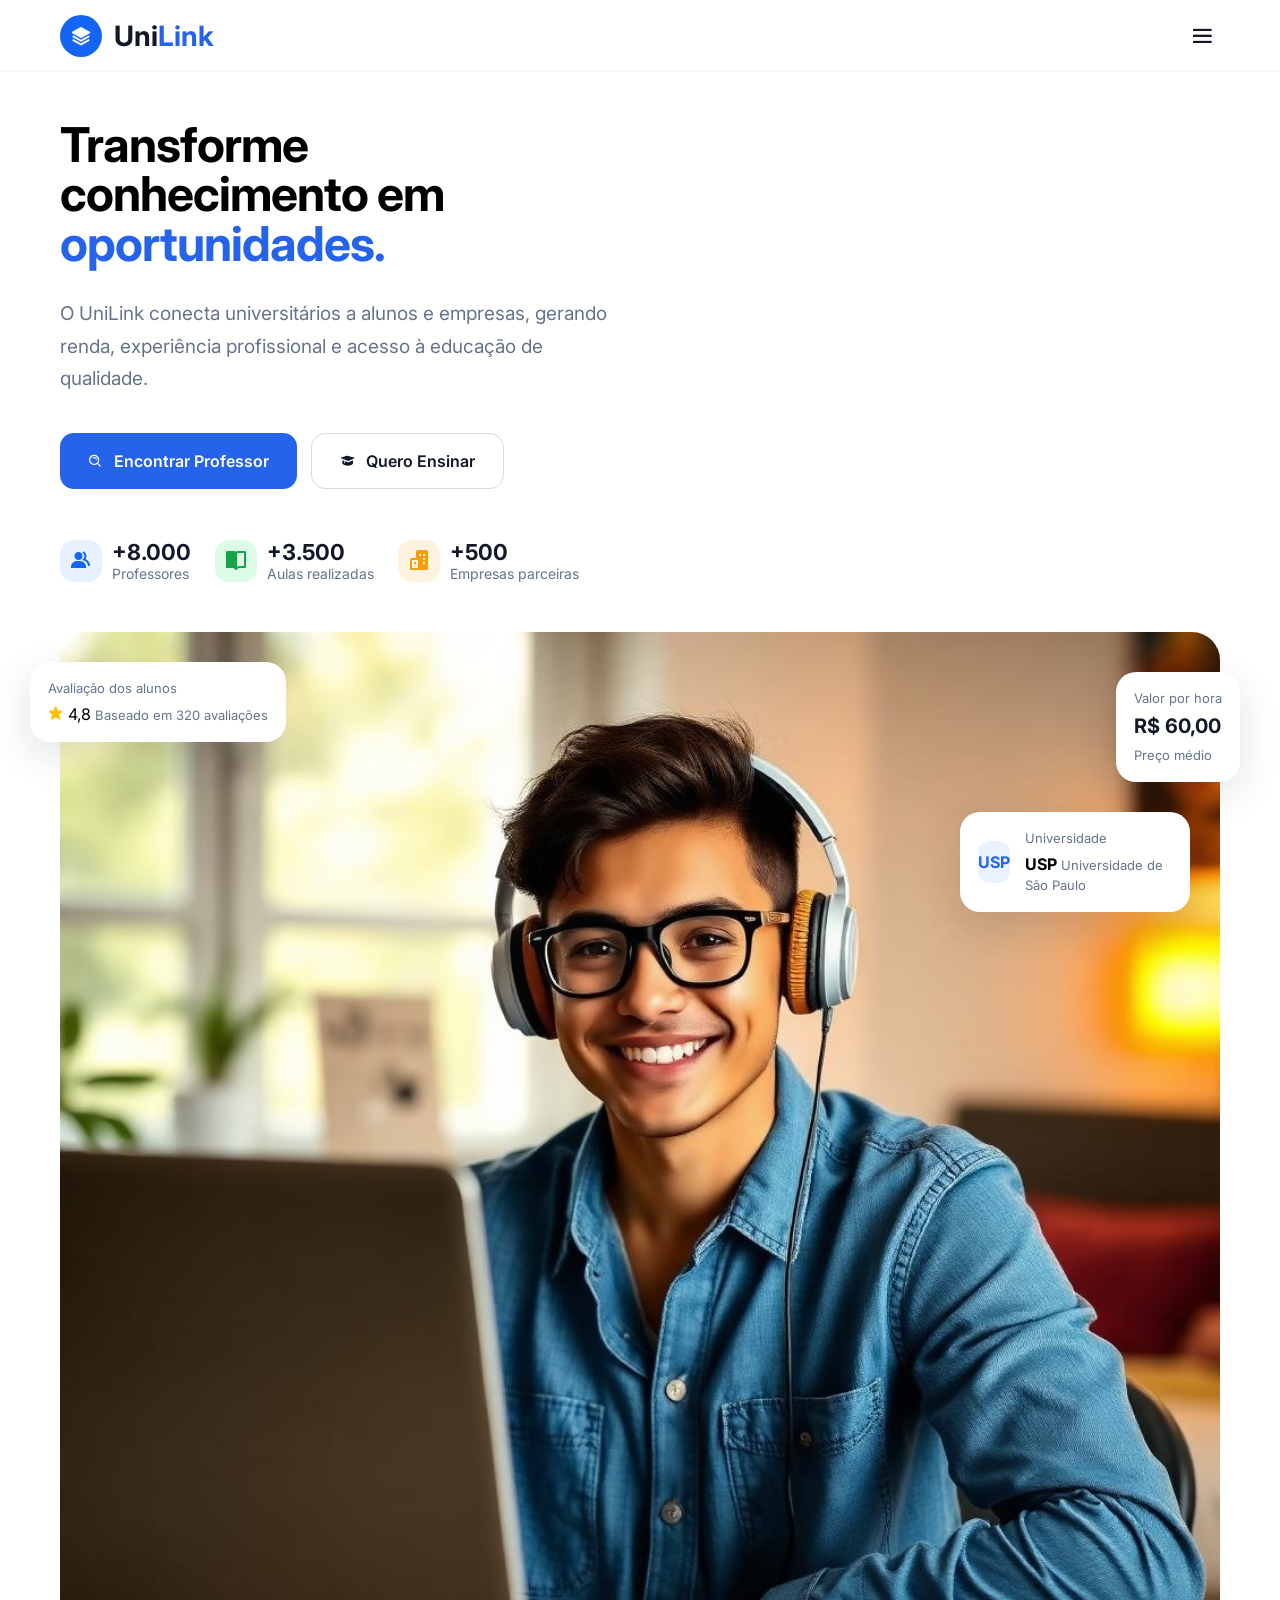
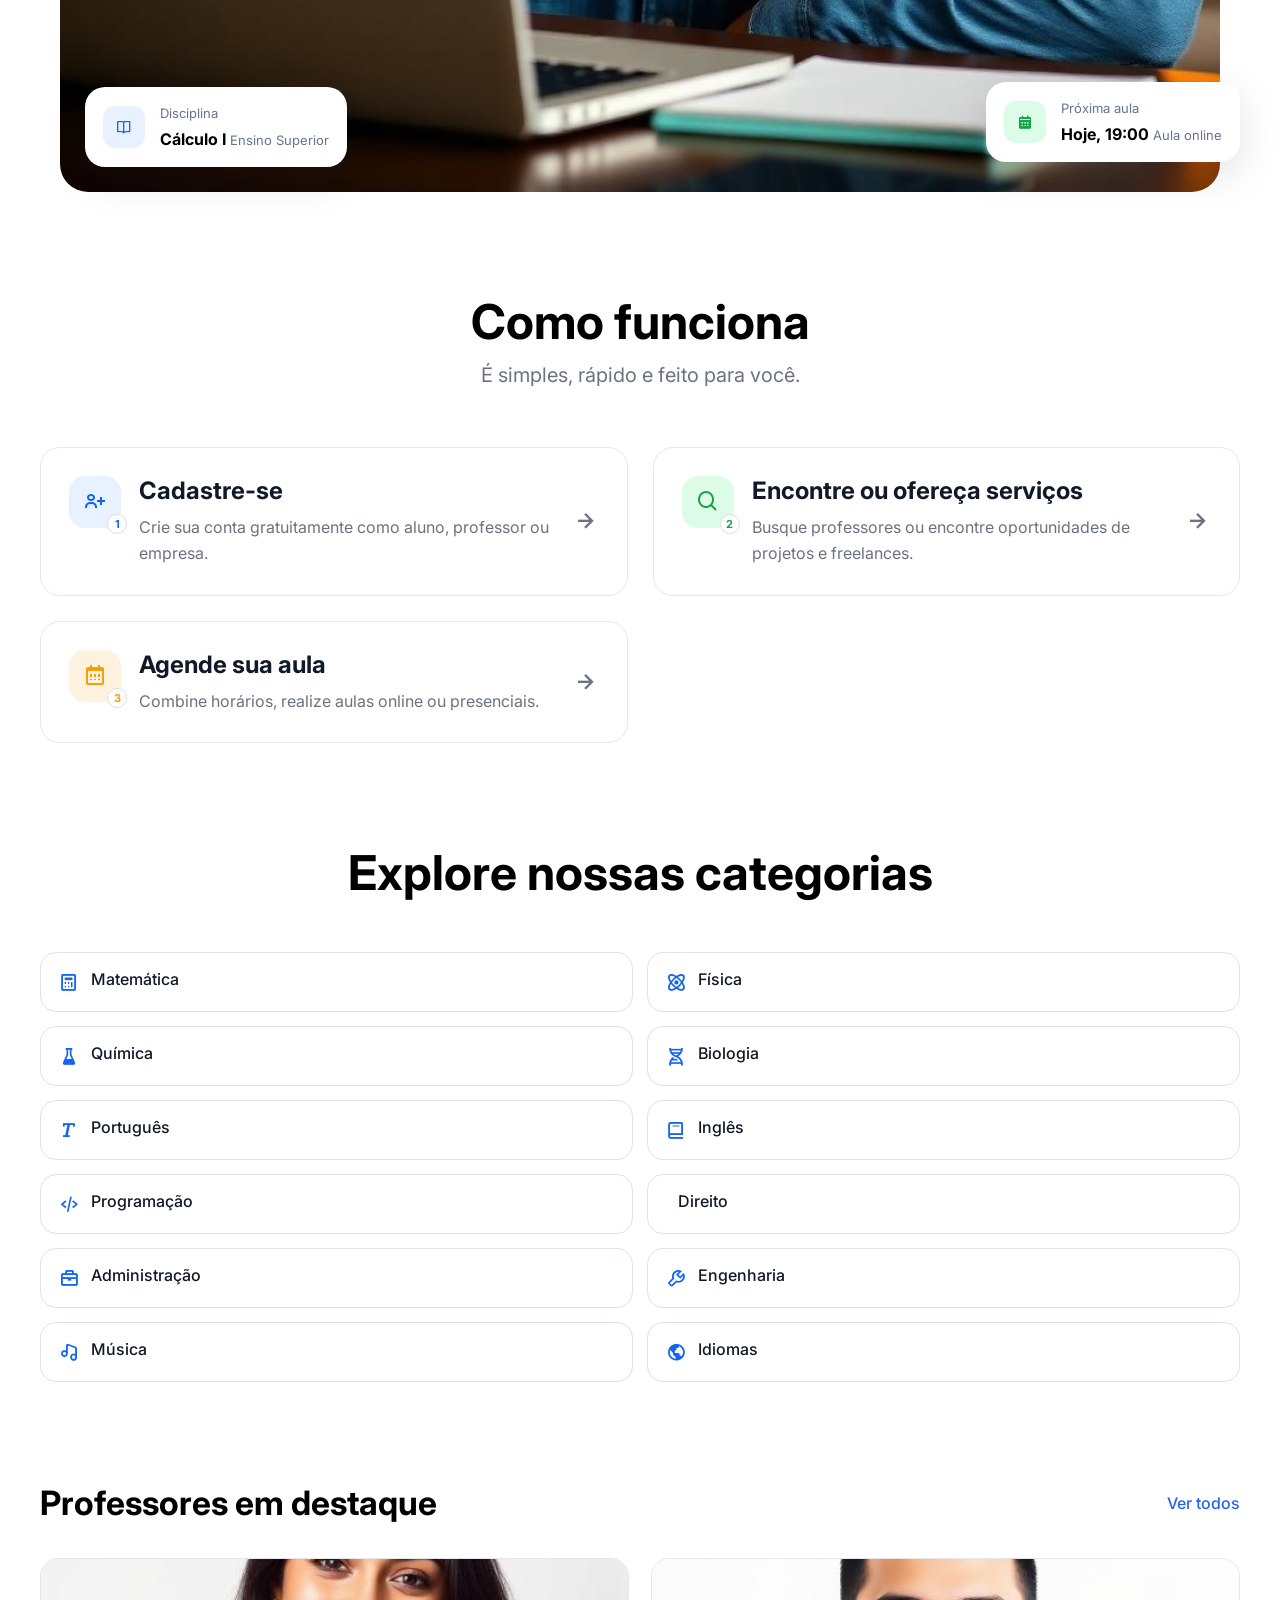
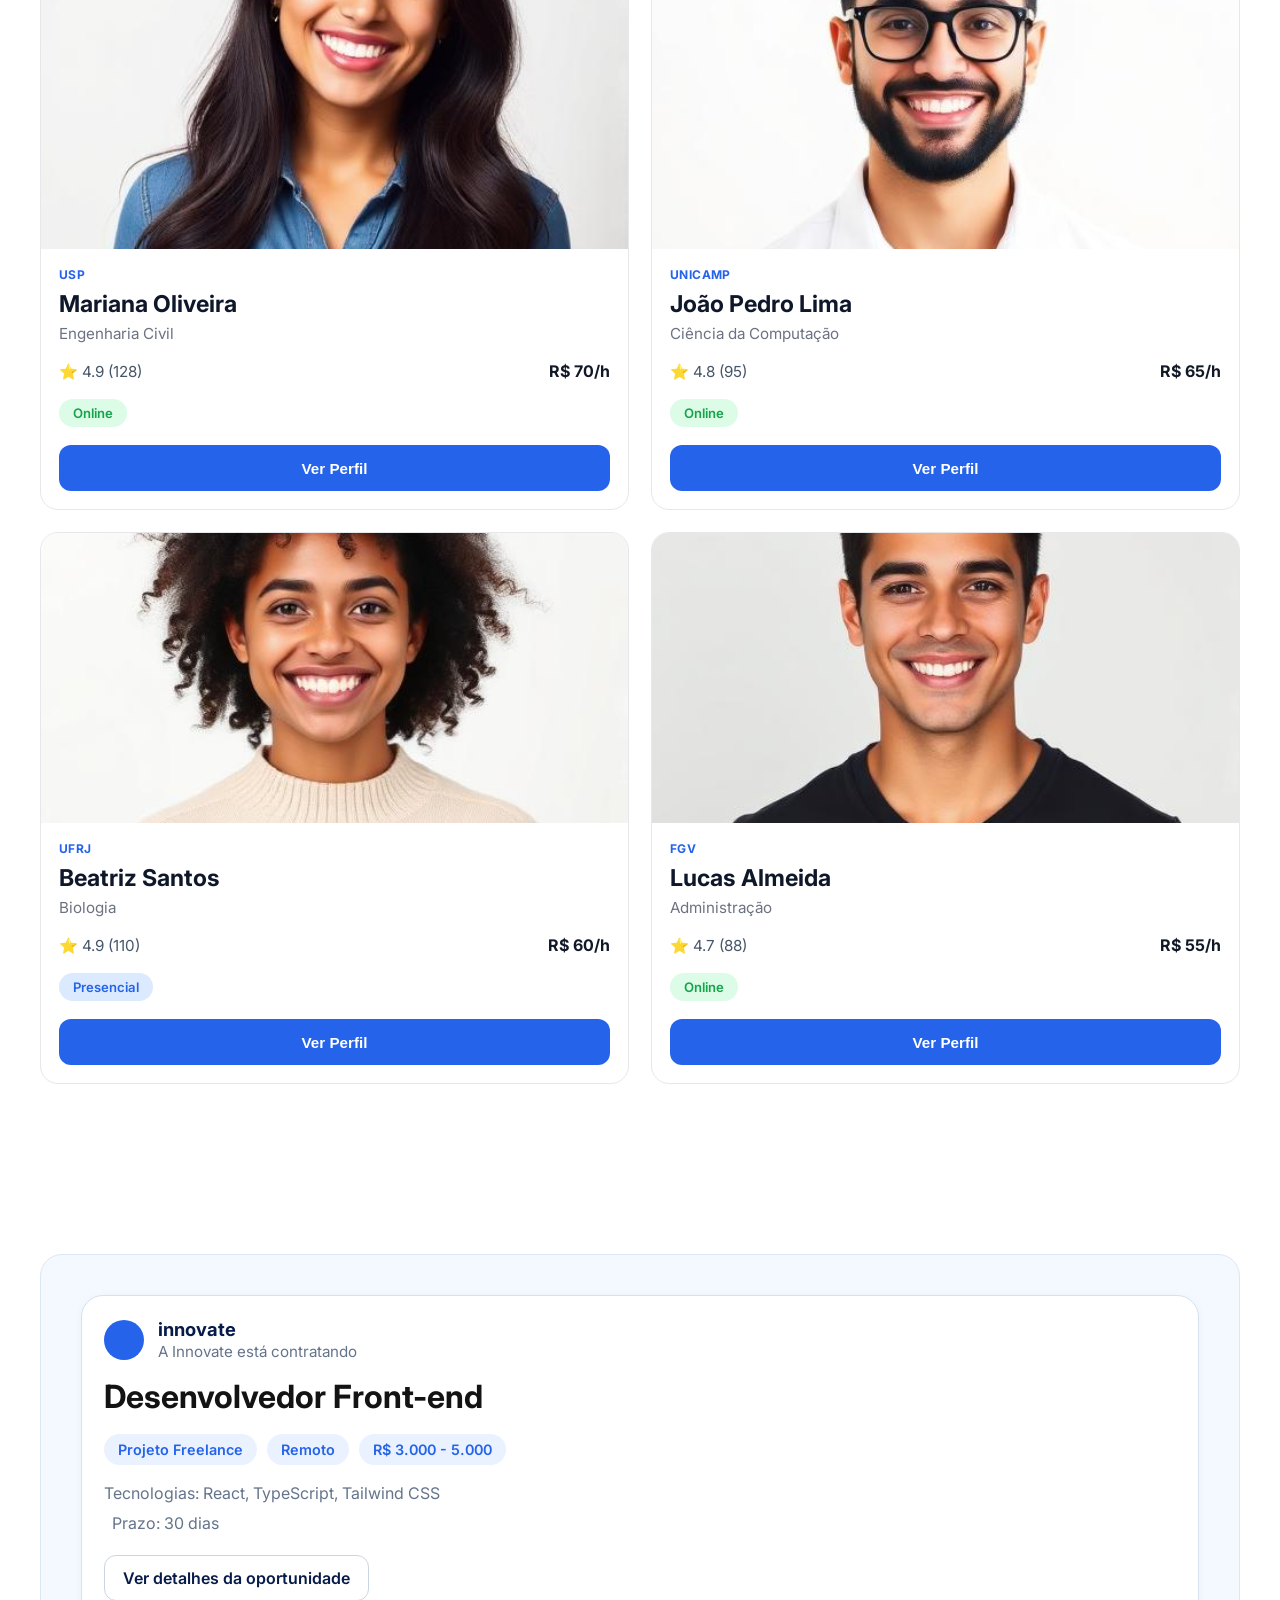
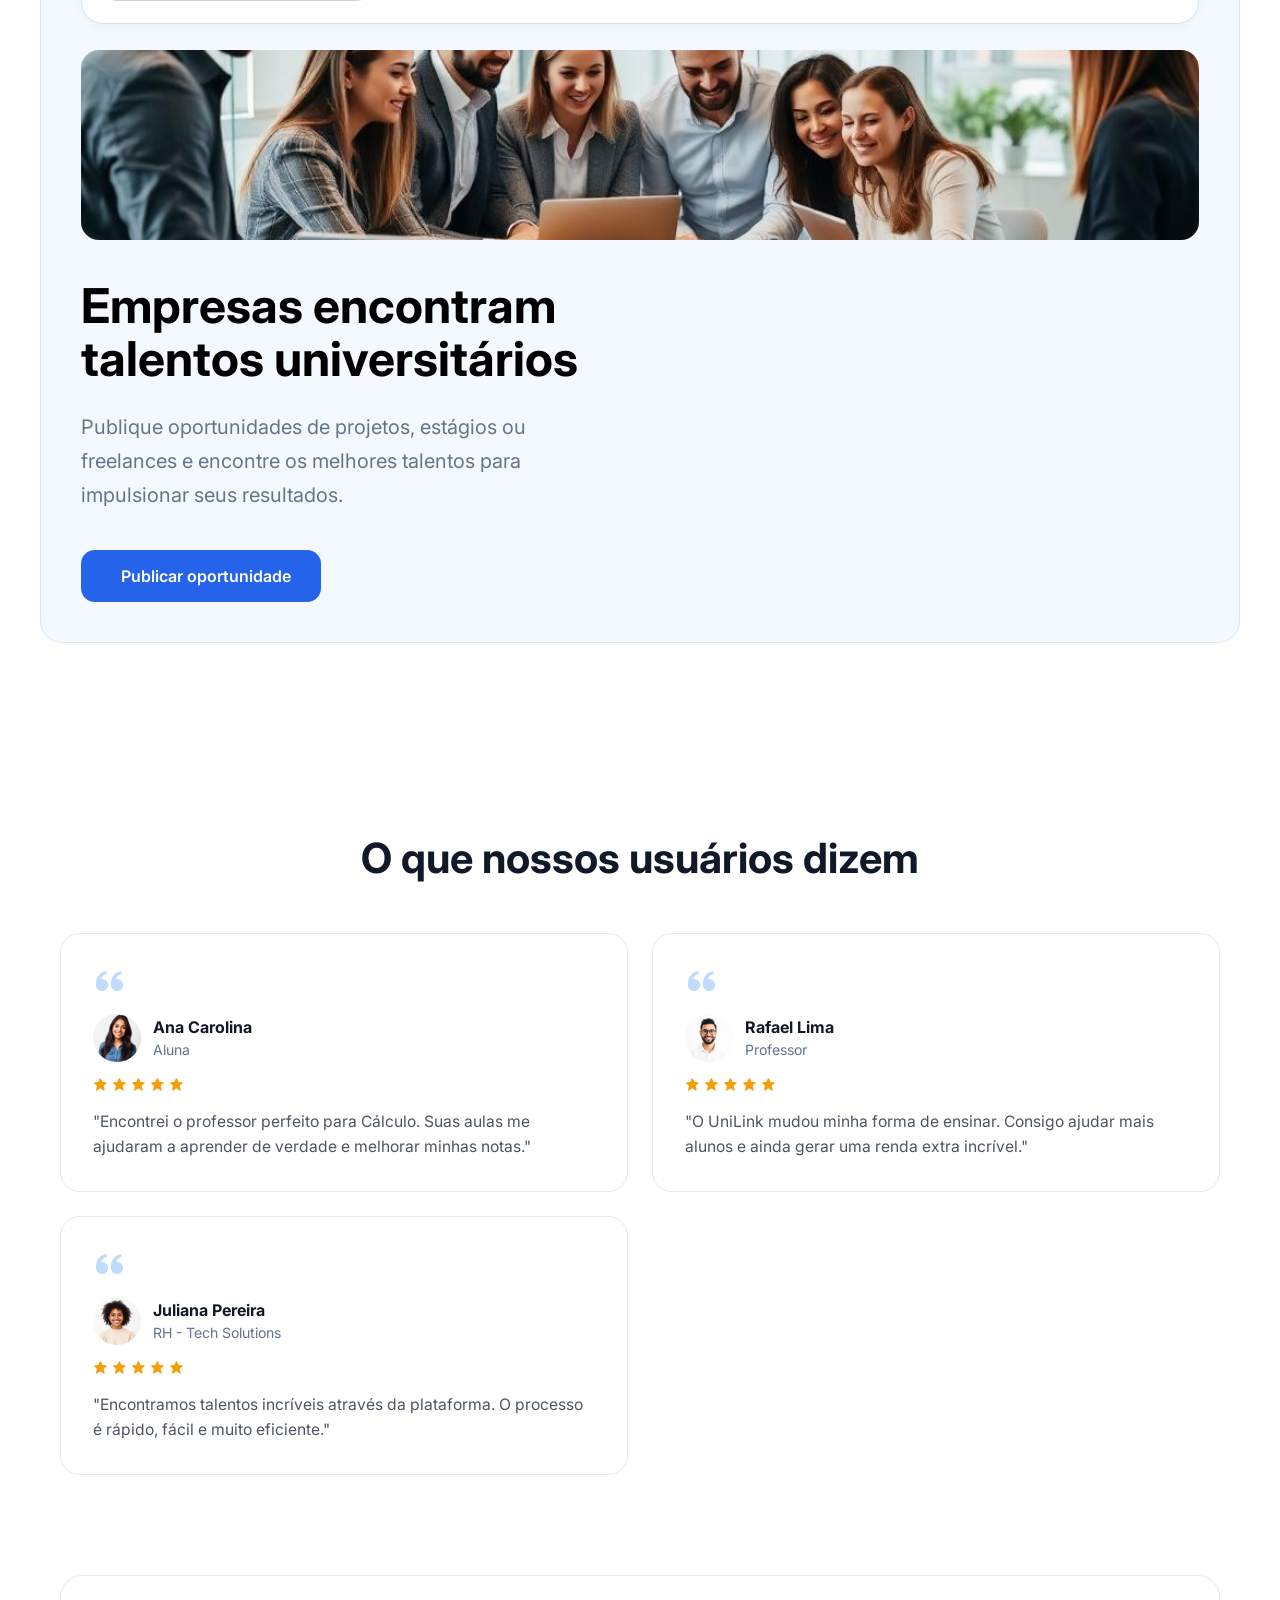
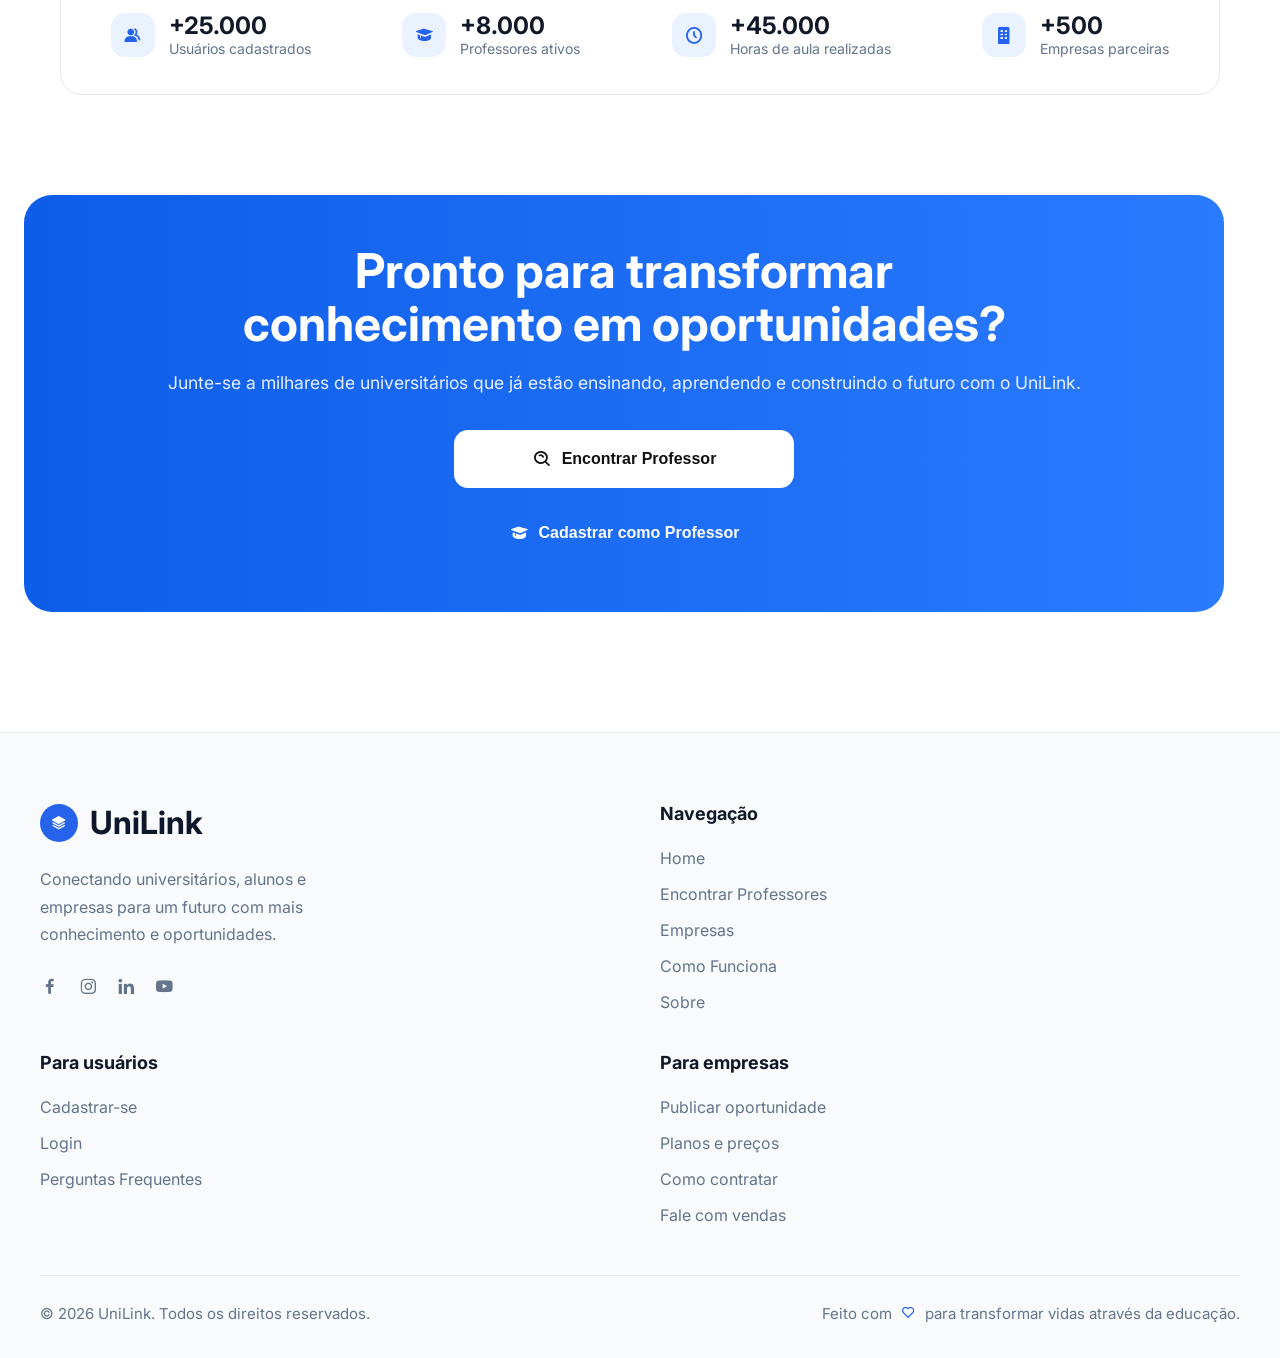
==== commit 73de166a: "criacao da dashboard, dashboards e sidebar por tipo de conta + mobile navbar + responsividade + orga" ====
--- a/index.html
+++ b/index.html
@@ -3,34 +3,54 @@
 <head>
     <meta charset="UTF-8">
     <meta name="viewport" content="width=device-width, initial-scale=1.0">
-    <title>UniLink - Transforme conhecimento em oportunidades</title>
+    <title>UniLink | Transforme conhecimento em oportunidades</title>
     <link rel="stylesheet" href="css/styles.css">
     <link href='https://unpkg.com/boxicons@2.1.4/css/boxicons.min.css' rel='stylesheet'>
 </head>
 <body>
+    <div class="scroll-progress" id="scrollProgress"></div>
     <header id="header">
         <nav class="navbar">
-            <div class="logo">
-                <div class="logo-icon">
-                    <!-- <i class='bx bxs-layer'></i> -->
-                </div>
-                <span>Uni<span style="color:#1565F5">Link</span></span>
-            </div>
-            <ul class="nav-links">
-                <li><a class="active" href="index.html">Home</a></li>
-                <li><a href="professores.html">Encontrar Professores</a></li>
-                <li><a href="empresas.html">Empresas</a></li>
-                <li><a href="#">Como Funciona</a></li>
-                <li><a href="#">Sobre</a></li>
-            </ul>
-            <div class="nav-buttons">
-                <button class="btn-login" onclick="window.location.href='login.html'">
-                    <i class='bx bx-log-in' style='color:#0e0e0e' ></i>
-                    Login
+                <a href="index.html" class="logo">
+                    <div class="logo-icon">
+                        <i class='bx bxs-layer'></i>
+                    </div>
+                    <span >Uni<span style="color:#2563EB">Link</span></span>
+                </a>
+                <ul class="nav-links">
+                    <li><a href="index.html">Home</a></li>
+                    <li><a href="professores.html">Encontrar Professores</a></li>
+                    <li><a href="empresas.html">Empresas</a></li>
+                    <li><a href="#">Como Funciona</a></li>
+                    <li><a href="#">Sobre</a></li>
+                </ul>
+                <div class="nav-buttons">
+                    <button class="btn-login" onclick="window.location.href='login.html'">
+                        <i class='bx bx-log-in' style='color:#0e0e0e'></i>
+                        Login
+                    </button>
+                    <button class="btn-register" onclick="window.location.href='register.html'">Cadastre-se</button>
+                </div>
+                <button class="menu-toggle" id="menuToggle" aria-label="Abrir menu">
+                    <i class='bx bx-menu'></i>
                 </button>
-                <button class="btn-register">Cadastre-se</button>
-            </div>
-        </nav>
+                <div class="mobile-menu" id="mobileMenu">
+                    <ul class="mobile-nav-links">
+                        <li><a href="index.html">Home</a></li>
+                        <li><a href="professores.html">Encontrar Professores</a></li>
+                        <li><a href="empresas.html">Empresas</a></li>
+                        <li><a href="#">Como Funciona</a></li>
+                        <li><a href="#">Sobre</a></li>
+                    </ul>
+                    <div class="mobile-nav-buttons">
+                        <button class="btn-login" onclick="window.location.href='login.html'">
+                            <i class='bx bx-log-in'></i>
+                            Login
+                        </button>
+                        <button class="btn-register" onclick="window.location.href='register.html'">Cadastre-se</button>
+                    </div>
+                </div>
+            </nav>
     </header>
     <main>
         <section class="hero">
@@ -42,11 +62,11 @@
                     O UniLink conecta universitários a alunos e empresas, gerando renda, experiência profissional e acesso à educação de qualidade.
                 </p>
                 <div class="hero-buttons">
-                    <a href="#" class="hero-btn hero-btn-primary">
+                    <a href="professores.html" class="hero-btn hero-btn-primary">
                         <i class='bx bx-search-alt'></i>
                         Encontrar Professor
                     </a>
-                    <a href="#" class="hero-btn hero-btn-secondary">
+                    <a href="register.html" class="hero-btn hero-btn-secondary">
                         <i class='bx bxs-graduation' ></i>
                         Quero Ensinar
                     </a>
@@ -218,11 +238,11 @@
         <section class="teachers-contrast">
             <div class="teachers-header">
                 <h2>Professores em destaque</h2>
-                <a href="#">Ver todos</a>
+                <a href="professores.html">Ver todos</a>
             </div>
             <div class="teachers">
                 <div class="card-teachers">
-                    <img src="img/teacher-1.jpg" alt="Mariana Oliveira">
+                    <img src="img/professores/teacher-1.jpg" alt="Mariana Oliveira">
                     <div class="card-content">
                         <span class="university">USP</span>
                         <h3>Mariana Oliveira</h3>
@@ -236,7 +256,7 @@
                     </div>
                 </div>
                 <div class="card-teachers">
-                    <img src="img/teacher-2.jpg" alt="João Pedro">
+                    <img src="img/professores/teacher-2.jpg" alt="João Pedro">
                     <div class="card-content">
                         <span class="university">UNICAMP</span>
                         <h3>João Pedro Lima</h3>
@@ -250,7 +270,7 @@
                     </div>
                 </div>
                 <div class="card-teachers">
-                    <img src="img/teacher-3.jpg" alt="Beatriz Santos">
+                    <img src="img/professores/teacher-3.jpg" alt="Beatriz Santos">
                     <div class="card-content">
                         <span class="university">UFRJ</span>
                         <h3>Beatriz Santos</h3>
@@ -264,7 +284,7 @@
                     </div>
                 </div>
                 <div class="card-teachers">
-                    <img src="img/teacher-4.jpg" alt="Lucas Almeida">
+                    <img src="img/professores/teacher-4.jpg" alt="Lucas Almeida">
                     <div class="card-content">
                         <span class="university">FGV</span>
                         <h3>Lucas Almeida</h3>
@@ -305,11 +325,11 @@
                             <i class="fa-regular fa-clock"></i>
                             Prazo: 30 dias
                         </p>
-                        <a href="#" class="details-btn">
+                        <a href="/empresas.html" class="details-btn">
                             Ver detalhes da oportunidade
                         </a>
                     </article>
-                    <img src="img/companies-meeting.jpg" alt="Equipe da empresa">
+                    <img src="img/equipes/companies-meeting.jpg" alt="Equipe da empresa">
                 </div>
                 <div class="recruitment-content">
                     <h2>
@@ -318,83 +338,109 @@
                     <p>
                         Publique oportunidades de projetos, estágios ou freelances e encontre os melhores talentos para impulsionar seus resultados.
                     </p>
-                    <a href="#" class="publish-btn">
+                    <a href="/login.html" class="publish-btn">
                         <i class="fa-regular fa-paper-plane"></i>
                         Publicar oportunidade
                     </a>
                 </div>
             </div>
         </section>
-        <section class="opnions">
-            <div class="opinios-content">
-                <h2>O que nossos usuários dizem </h2>
-                <div class="container">
-                    <div class="opinion-card">
-                        <i class='bx bxs-bookmark-alt'></i>
-                        <p class="opinator-name">Ana Carolina</p>
-                        <span class="role">Aluna</span>
-                        <i class='bx bxs-star' style='color:#ffd500' ></i>
-                        <i class='bx bxs-star' style='color:#ffd500' ></i>
-                        <i class='bx bxs-star' style='color:#ffd500' ></i>
-                        <i class='bx bxs-star' style='color:#ffd500' ></i>
-                        <i class='bx bxs-star' style='color:#ffd500' ></i>
-                        <span class="role">"Encontrei o professor perfeito para Cálculo. Suas aulas me ajudaram a aprender de verdade e melhorar minhas notas."</span>
-                    </div>
-                    <div class="opinion-card">
-                        <i class='bx bxs-bookmark-alt'></i>
-                        <p class="opinator-name">Rafael Lima</p>
-                        <span class="role">Professor</span>
-                        <i class='bx bxs-star' style='color:#ffd500' ></i>
-                        <i class='bx bxs-star' style='color:#ffd500' ></i>
-                        <i class='bx bxs-star' style='color:#ffd500' ></i>
-                        <i class='bx bxs-star' style='color:#ffd500' ></i>
-                        <i class='bx bxs-star' style='color:#ffd500' ></i>
-                        <span class="role">"O UniLink mudou minha forma de ensinar. Consigo ajudar mais alunos e ainda gerar uma renda extra incrível."</span>
-                    </div>
-                    <div class="opinion-card">
-                        <i class='bx bxs-bookmark-alt'></i>
-                        <p class="opinator-name">Juliana Pereira</p>
-                        <span class="role">RH - Tech Solutions</span>
-                        <i class='bx bxs-star' style='color:#ffd500' ></i>
-                        <i class='bx bxs-star' style='color:#ffd500' ></i>
-                        <i class='bx bxs-star' style='color:#ffd500' ></i>
-                        <i class='bx bxs-star' style='color:#ffd500' ></i>
-                        <i class='bx bxs-star' style='color:#ffd500' ></i>
-                        <span class="role">"Encontramos talentos incríveis através da plataforma. O processo é rápido, fácil e muito eficiente."</span>
-                    </div>
-                </div>
-            </div>
-        </section>
-        <section class="numbers">
-            <div class="numbers-content">
-                <h2>Nossos Números</h2>
-                <div class="numbers-card">
-                    <div class="img-numbers">
+        <section class="testimonials">
+            <h2>O que nossos usuários dizem</h2>
+            <div class="testimonials-grid">
+                <div class="testimonial-card">
+                    <i class='bx bxs-quote-alt-left quote-icon'></i>
+                    <div class="testimonial-author">
+                        <img src="img/professores/teacher-1.jpg" alt="Ana Carolina">
+                        <div>
+                            <h4>Ana Carolina</h4>
+                            <span>Aluna</span>
+                        </div>
+                    </div>
+                    <div class="testimonial-stars">
+                        <i class='bx bxs-star'></i>
+                        <i class='bx bxs-star'></i>
+                        <i class='bx bxs-star'></i>
+                        <i class='bx bxs-star'></i>
+                        <i class='bx bxs-star'></i>
+                    </div>
+                    <p>"Encontrei o professor perfeito para Cálculo. Suas aulas me ajudaram a aprender de verdade e melhorar minhas notas."</p>
+                </div>
+                <div class="testimonial-card">
+                    <i class='bx bxs-quote-alt-left quote-icon'></i>
+                    <div class="testimonial-author">
+                        <img src="img/professores/teacher-2.jpg" alt="Rafael Lima">
+                        <div>
+                            <h4>Rafael Lima</h4>
+                            <span>Professor</span>
+                        </div>
+                    </div>
+                    <div class="testimonial-stars">
+                        <i class='bx bxs-star'></i>
+                        <i class='bx bxs-star'></i>
+                        <i class='bx bxs-star'></i>
+                        <i class='bx bxs-star'></i>
+                        <i class='bx bxs-star'></i>
+                    </div>
+                    <p>"O UniLink mudou minha forma de ensinar. Consigo ajudar mais alunos e ainda gerar uma renda extra incrível."</p>
+                </div>
+                <div class="testimonial-card">
+                    <i class='bx bxs-quote-alt-left quote-icon'></i>
+                    <div class="testimonial-author">
+                        <img src="img/professores/teacher-3.jpg" alt="Juliana Pereira">
+                        <div>
+                            <h4>Juliana Pereira</h4>
+                            <span>RH - Tech Solutions</span>
+                        </div>
+                    </div>
+                    <div class="testimonial-stars">
+                        <i class='bx bxs-star'></i>
+                        <i class='bx bxs-star'></i>
+                        <i class='bx bxs-star'></i>
+                        <i class='bx bxs-star'></i>
+                        <i class='bx bxs-star'></i>
+                    </div>
+                    <p>"Encontramos talentos incríveis através da plataforma. O processo é rápido, fácil e muito eficiente."</p>
+                </div>
+            </div>
+        </section>
+        <section class="stats-bar">
+            <div class="stats-bar-container">
+                <div class="stats-bar-item">
+                    <div class="stats-bar-icon">
                         <i class='bx bxs-group'></i>
                     </div>
-                    <h3>+25.000</h3>
-                    <p>Usuários cadastrados</p>
-                </div>
-                <div class="numbers-card">
-                    <div class="img-numbers">
+                    <div>
+                        <h3>+25.000</h3>
+                        <p>Usuários cadastrados</p>
+                    </div>
+                </div>
+                <div class="stats-bar-item">
+                    <div class="stats-bar-icon">
                         <i class='bx bxs-graduation'></i>
                     </div>
-                    <h3>+8.000</h3>
-                    <p>Professores ativos</p>
-                </div>
-                <div class="numbers-card">
-                    <div class="img-numbers">
-                        <i class='bx bxs-time-five'></i>
-                    </div>
-                    <h3>+45.000</h3>
-                    <p>Horas de aula realizadas</p>
-                </div>
-                <div class="numbers-card">
-                    <div class="img-numbers">
-                        <i class='bx bxs-buildings'></i>
-                    </div>
-                    <h3>+500</h3>
-                    <p>Empresas parceiras</p>
+                    <div>
+                        <h3>+8.000</h3>
+                        <p>Professores ativos</p>
+                    </div>
+                </div>
+                <div class="stats-bar-item">
+                    <div class="stats-bar-icon">
+                        <i class='bx bx-time-five'></i>
+                    </div>
+                    <div>
+                        <h3>+45.000</h3>
+                        <p>Horas de aula realizadas</p>
+                    </div>
+                </div>
+                <div class="stats-bar-item">
+                    <div class="stats-bar-icon">
+                        <i class='bx bxs-building'></i>
+                    </div>
+                    <div>
+                        <h3>+500</h3>
+                        <p>Empresas parceiras</p>
+                    </div>
                 </div>
             </div>
         </section>
@@ -408,11 +454,11 @@
                 </p>
             </div>
             <div class="cta-actions">
-                <button class="filled">
+                <button onclick="window.location.href='professores.html'" class="filled">
                     <i class='bx bx-search-alt'></i>
                     Encontrar Professor
                 </button>
-                <button class="outline">
+                <button onclick="window.location.href='register.html'" class="outline">
                     <i class='bx bxs-graduation'></i>
                     Cadastrar como Professor
                 </button>
@@ -425,7 +471,7 @@
                 <div class="footer-brand">
                     <a href="#" class="footer-logo">
                         <div class="footer-logo-icon">
-                            <i class="fa-solid fa-layer-group"></i>
+                            <i class='bx bxs-layer'></i>
                         </div>
                         <span>UniLink</span>
                     </a>
@@ -449,10 +495,9 @@
                 </div>
                 <div class="footer-links">
                     <h4>Para usuários</h4>
-                    <a href="#">Cadastrar-se</a>
+                    <a href="register.html">Cadastrar-se</a>
                     <a href="login.html">Login</a>
-                    <a href="#">Central de Ajuda</a>
-                    <a href="#">Perguntas Frequentes</a>
+                    <a href="faq.html">Perguntas Frequentes</a>
                 </div>
                 <div class="footer-links">
                     <h4>Para empresas</h4>
--- a/css/styles.css
+++ b/css/styles.css
@@ -1,3 +1,4 @@
+@import url('https://fonts.googleapis.com/css2?family=Inter:wght@400;500;600;700;800&display=swap');
 
 * {
     padding: 0;
@@ -24,7 +25,9 @@
 }
 
 body{
-    font-family: Arial, Helvetica, sans-serif;
+    font-family:'Inter', Arial, Helvetica, sans-serif;
+    -webkit-font-smoothing:antialiased;
+    -moz-osx-font-smoothing:grayscale;
     background:#fff;
 }
 
@@ -77,6 +80,7 @@
     font-size:28px;
     font-weight:700;
     color:#111827;
+    text-decoration:none; 
 }
 
 .logo-icon{
@@ -121,6 +125,8 @@
     display:flex;
     gap:12px;
 }
+
+
 
 .btn-login{
     background:#fff;
@@ -152,6 +158,75 @@
     background:#0f57dc;
 }
 
+.menu-toggle{
+    display:none;
+    background:none;
+    border:none;
+    font-size:28px;
+    color:#111827;
+    cursor:pointer;
+    padding:4px;
+}
+
+.mobile-menu{
+    position:absolute;
+    top: calc(100% + 10px);
+    left:0;
+    width:100%;
+    background:#ffffff;
+    border:1px solid rgba(229,231,235,.8);
+    border-radius: 16px;
+    box-shadow:0 18px 40px rgba(0,0,0,.14);
+    padding:24px 20px;
+    display:flex;
+    flex-direction:column;
+    gap:22px;
+
+    transform:translateY(-8px);
+    opacity:0;
+    pointer-events:none;
+    transition:.25s ease;
+}
+
+.mobile-menu.open{
+    transform:translateY(0);
+    opacity:1;
+    pointer-events:auto;
+}
+
+.mobile-nav-links{
+    list-style:none;
+    display:flex;
+    flex-direction:column;
+    gap:16px;
+}
+
+.mobile-nav-links a{
+    text-decoration:none;
+    color:#4b5563;
+    font-size:17px;
+    transition:.2s;
+}
+
+.mobile-nav-links a:hover,
+.mobile-nav-links .active{
+    color:var(--primary);
+    font-weight:600;
+}
+
+.mobile-nav-buttons{
+    display:flex;
+    flex-direction:column;
+    gap:12px;
+    padding-top:6px;
+    border-top:1px solid var(--border);
+}
+
+.mobile-nav-buttons button{
+    width:100%;
+    justify-content:center;
+}
+
 .hero{
     max-width:1200px;
     margin:140px auto 80px;
@@ -220,27 +295,27 @@
 
 .hero-stats{
     display:flex;
-    gap:50px;
+    gap:24px;
+    flex-wrap:nowrap;
 }
 
 .stat{
     display:flex;
-    gap:14px;
-    align-items:center;
-}
-
-.stat div h3{
-    font-size: 20px;
-}
-
-.icon{
+    gap:10px;
+    align-items:center;
+}
+
+.hero-stats .icon{
     width:42px;
     height:42px;
+    min-width:42px;
     border-radius:14px;
     display:flex;
     justify-content:center;
     align-items:center;
-    font-size:18px;
+    font-size:20px;
+    flex-shrink:0;
+    position:static;
 }
 
 .blue{
@@ -259,13 +334,18 @@
 }
 
 .stat h3{
-    font-size:28px;
+    margin:0;
+    font-size:22px;
+    font-weight:700;
     color:#111827;
+    line-height:1.2;
 }
 
 .stat p{
+    margin:0;
     font-size:14px;
     color:#64748B;
+    line-height:1.2;
 }
 
 .hero-right{
@@ -500,7 +580,7 @@
 
 .categories{
     display:grid;
-    grid-template-columns:repeat(6,1fr);
+    grid-template-columns:repeat(6, minmax(0, 1fr));
     gap:18px;
 }
 
@@ -514,6 +594,8 @@
     background:#fff;
     cursor:pointer;
     transition:.3s;
+    min-width: 0;
+    align-items: flex-start;
 }
 
 .item-cat:hover{
@@ -525,6 +607,10 @@
 .item-cat i{
     font-size:20px;
     color:#1565F5;
+    flex-shrink: 0;
+    min-width: 0;
+    white-space: normal;
+    line-height: 1.3;
 }
 
 .item-cat span{
@@ -737,7 +823,7 @@
 
 .job-card h3{
     font-size:2rem;
-    color:#071B4A;
+    color:#131313;
     margin-bottom:18px;
 }
 
@@ -797,7 +883,7 @@
 .recruitment-content h2{
     font-size:3rem;
     line-height:1.1;
-    color:#071B4A;
+    color:#000000;
     margin-bottom:24px;
 }
 
@@ -826,15 +912,132 @@
     background:#1D4ED8;
 }
 
-.opnions {
+.testimonials{
     max-width:1200px;
     margin:100px auto;
+    padding:0 20px;
     text-align:center;
-    
-}
-
-.opnions h2{
-    font-size:48px;
+}
+
+.testimonials h2{
+    font-size:2.6rem;
+    font-weight:700;
+    color:#111827;
+    margin-bottom:50px;
+}
+
+.testimonials-grid{
+    display:grid;
+    grid-template-columns:repeat(3,1fr);
+    gap:24px;
+}
+
+.testimonial-card{
+    background:#fff;
+    border:1px solid #E5E7EB;
+    border-radius:20px;
+    padding:32px;
+    text-align:left;
+    transition:.3s;
+}
+
+.testimonial-card:hover{
+    transform:translateY(-5px);
+    box-shadow:0 15px 35px rgba(0,0,0,.08);
+}
+
+.quote-icon{
+    font-size:32px;
+    color:#BFDBFE;
+    margin-bottom:16px;
+}
+
+.testimonial-author{
+    display:flex;
+    align-items:center;
+    gap:12px;
+    margin-bottom:14px;
+}
+
+.testimonial-author img{
+    width:48px;
+    height:48px;
+    border-radius:50%;
+    object-fit:cover;
+}
+
+.testimonial-author h4{
+    font-size:1rem;
+    font-weight:700;
+    color:#111827;
+    margin-bottom:2px;
+}
+
+.testimonial-author span{
+    font-size:.88rem;
+    color:#64748B;
+}
+
+.testimonial-stars{
+    color:#F59E0B;
+    font-size:15px;
+    margin-bottom:14px;
+}
+
+.testimonial-card p{
+    font-size:.98rem;
+    line-height:1.6;
+    color:#4B5563;
+}
+
+.stats-bar{
+    max-width:1200px;
+    margin:0 auto 100px;
+    padding:0 20px;
+}
+
+.stats-bar-container{
+    display:flex;
+    justify-content:space-between;
+    align-items:center;
+    border:1px solid #E5E7EB;
+    border-radius:22px;
+    padding:36px 50px;
+    flex-wrap:wrap;
+    gap:24px;
+}
+
+.stats-bar-item{
+    display:flex;
+    align-items:center;
+    gap:14px;
+}
+
+.stats-bar-icon{
+    width:44px;
+    height:44px;
+    min-width:44px;
+    border-radius:14px;
+    background:#EAF2FF;
+    color:#2563EB;
+    display:flex;
+    justify-content:center;
+    align-items:center;
+    font-size:20px;
+    flex-shrink:0;
+}
+
+.stats-bar-item h3{
+    font-size:1.5rem;
+    font-weight:700;
+    color:#111827;
+    line-height:1.2;
+}
+
+.stats-bar-item p{
+    font-size:.88rem;
+    color:#64748B;
+    line-height:1.2;
 }
 
 .cta{
@@ -1014,4 +1217,313 @@
 .footer-bottom i{
     color:#2563EB;
     margin:0 5px;
+}
+
+@media (max-width:1280px){
+    .nav-links,
+    .nav-buttons{
+        display:none;
+    }
+
+    .menu-toggle{
+        display:flex;
+        align-items:center;
+        justify-content:center;
+    }
+
+    header.scrolled{
+        top:10px;
+        width: calc(100% - 24px);
+        max-width: 100%;
+        border-radius: 16px;
+        background: rgba(255,255,255,.65);
+        box-shadow: 0 10px 25px rgba(0,0,0,.10);
+        border: 1px solid rgba(229,231,235,.7);
+    }
+}
+
+@media (max-width:1280px){
+    .hero{
+        grid-template-columns:1fr;
+        gap:50px;
+        margin:120px auto 60px;
+    }
+
+    .hero-left h1{
+        font-size:48px;
+        letter-spacing:-1px;
+    }
+
+    .container{
+        grid-template-columns:repeat(2,1fr);
+    }
+
+    .categories{
+        grid-template-columns:repeat(2, minmax(0, 1fr));
+        gap:14px;
+    }
+
+    .item-cat{
+        padding:16px 18px;
+    }
+
+    .item-cat span{
+        font-size:16px;
+    }
+
+    .teachers{
+        grid-template-columns:repeat(2,1fr);
+    }
+
+    .testimonials-grid{
+        grid-template-columns:repeat(2,1fr);
+    }
+
+    .recruitment-container{
+        grid-template-columns:1fr;
+        gap:40px;
+    }
+
+    .cta{
+        flex-direction:column;
+        text-align:center;
+        align-items:center;
+        margin:70px 24px;
+        padding:50px 36px;
+        gap:32px;
+    }
+
+    .cta-content{
+        max-width:100%;
+    }
+
+    .cta-actions{
+        width:100%;
+        max-width:340px;
+        min-width:0;
+    }
+
+    .footer-top{
+        grid-template-columns:1fr 1fr;
+        gap:40px;
+    }
+}
+
+@media (max-width:700px){
+    .hero{
+        padding:0 16px;
+        margin:110px auto 50px;
+    }
+
+    .hero-left h1{
+        font-size:36px;
+    }
+
+    .hero-left p{
+        font-size:16px;
+    }
+
+    .hero-buttons{
+        flex-direction:column;
+        gap:10px;
+    }
+
+    .hero-btn{
+        width:100%;
+        justify-content:center;
+        height:50px;
+    }
+
+    .hero-stats{
+        flex-wrap:wrap;
+        gap:16px;
+    }
+
+    .hero-card{
+        display:none;
+    }
+
+    .steps{
+        margin:60px auto;
+        padding:0 16px;
+    }
+
+    .steps h2,
+    .explore h2,
+    .testimonials h2{
+        font-size:28px;
+    }
+
+    .subtitle{
+        font-size:16px;
+    }
+
+    .container{
+        grid-template-columns:1fr;
+        margin-top:32px;
+        gap:16px;
+    }
+
+    .explore{
+        margin:60px auto;
+        padding:0 16px;
+    }
+
+    .categories{
+        grid-template-columns:repeat(2,1fr);
+        gap:12px;
+    }
+
+    .teachers-contrast{
+        margin:60px auto;
+        padding:0 16px;
+    }
+
+    .teachers-header{
+        flex-direction:column;
+        align-items:flex-start;
+        gap:10px;
+    }
+
+    .teachers-header h2{
+        font-size:24px;
+    }
+
+    .teachers{
+        grid-template-columns:1fr;
+    }
+    
+    .card-teachers img{
+        height: 500px;
+    }
+
+    .recruitment{
+        padding:60px 16px;
+    }
+
+    .recruitment-container{
+        padding:24px;
+        border-radius:18px;
+    }
+
+    .job-card h3{
+        font-size:1.5rem;
+    }
+
+    .recruitment-content h2{
+        font-size:28px;
+    }
+
+    .recruitment-content p{
+        font-size:16px;
+    }
+
+    .testimonials{
+        margin:60px auto;
+        padding:0 16px;
+    }
+
+    .testimonials-grid{
+        grid-template-columns:1fr;
+    }
+
+    .stats-bar{
+        margin:0 auto 60px;
+        padding:0 16px;
+    }
+
+    .stats-bar-container{
+        flex-direction:column;
+        align-items:flex-start;
+        padding:24px;
+        gap:20px;
+    }
+
+    .cta{
+        flex-direction:column;
+        text-align:center;
+        align-items:center;
+        padding:36px 22px;
+        margin:60px 16px;
+        gap:24px;
+        border-radius:20px;
+    }
+
+    .cta-content{
+        max-width:100%;
+    }
+
+    .cta h2{
+        font-size:26px;
+        line-height:1.2;
+        margin-bottom:12px;
+    }
+
+    .cta h2 br{
+        display:none;
+    }
+
+    .cta p{
+        font-size:15px;
+        line-height:1.6;
+    }
+
+    .cta-actions{
+        width:100%;
+        min-width:0;
+        gap:12px;
+    }
+
+    .cta-actions button{
+        height:50px;
+        font-size:15px;
+        padding:0 16px;
+    }
+
+    .footer{
+        margin-top:60px;
+        padding:50px 16px 24px;
+    }
+
+    .footer-top{
+        grid-template-columns:1fr;
+        gap:32px;
+    }
+
+    .footer-bottom{
+        flex-direction:column;
+        gap:8px;
+        text-align:center;
+    }
+}
+
+::-webkit-scrollbar{
+    width: 12px;
+}
+
+::-webkit-scrollbar-track{
+    background: var(--surface);
+}
+
+::-webkit-scrollbar-thumb{
+    background: var(--primary);
+    border-radius: 999px;
+    border: 3px solid var(--surface);
+}
+
+::-webkit-scrollbar-thumb:hover{
+    background: #1D4ED8;
+}
+
+::-webkit-scrollbar-thumb:active{
+    background: #1e40af;
+}
+
+html{
+    scrollbar-width: thin;
+    scrollbar-color: var(--primary) var(--surface);
+}
+
+html{
+    scroll-behavior: smooth;
 }
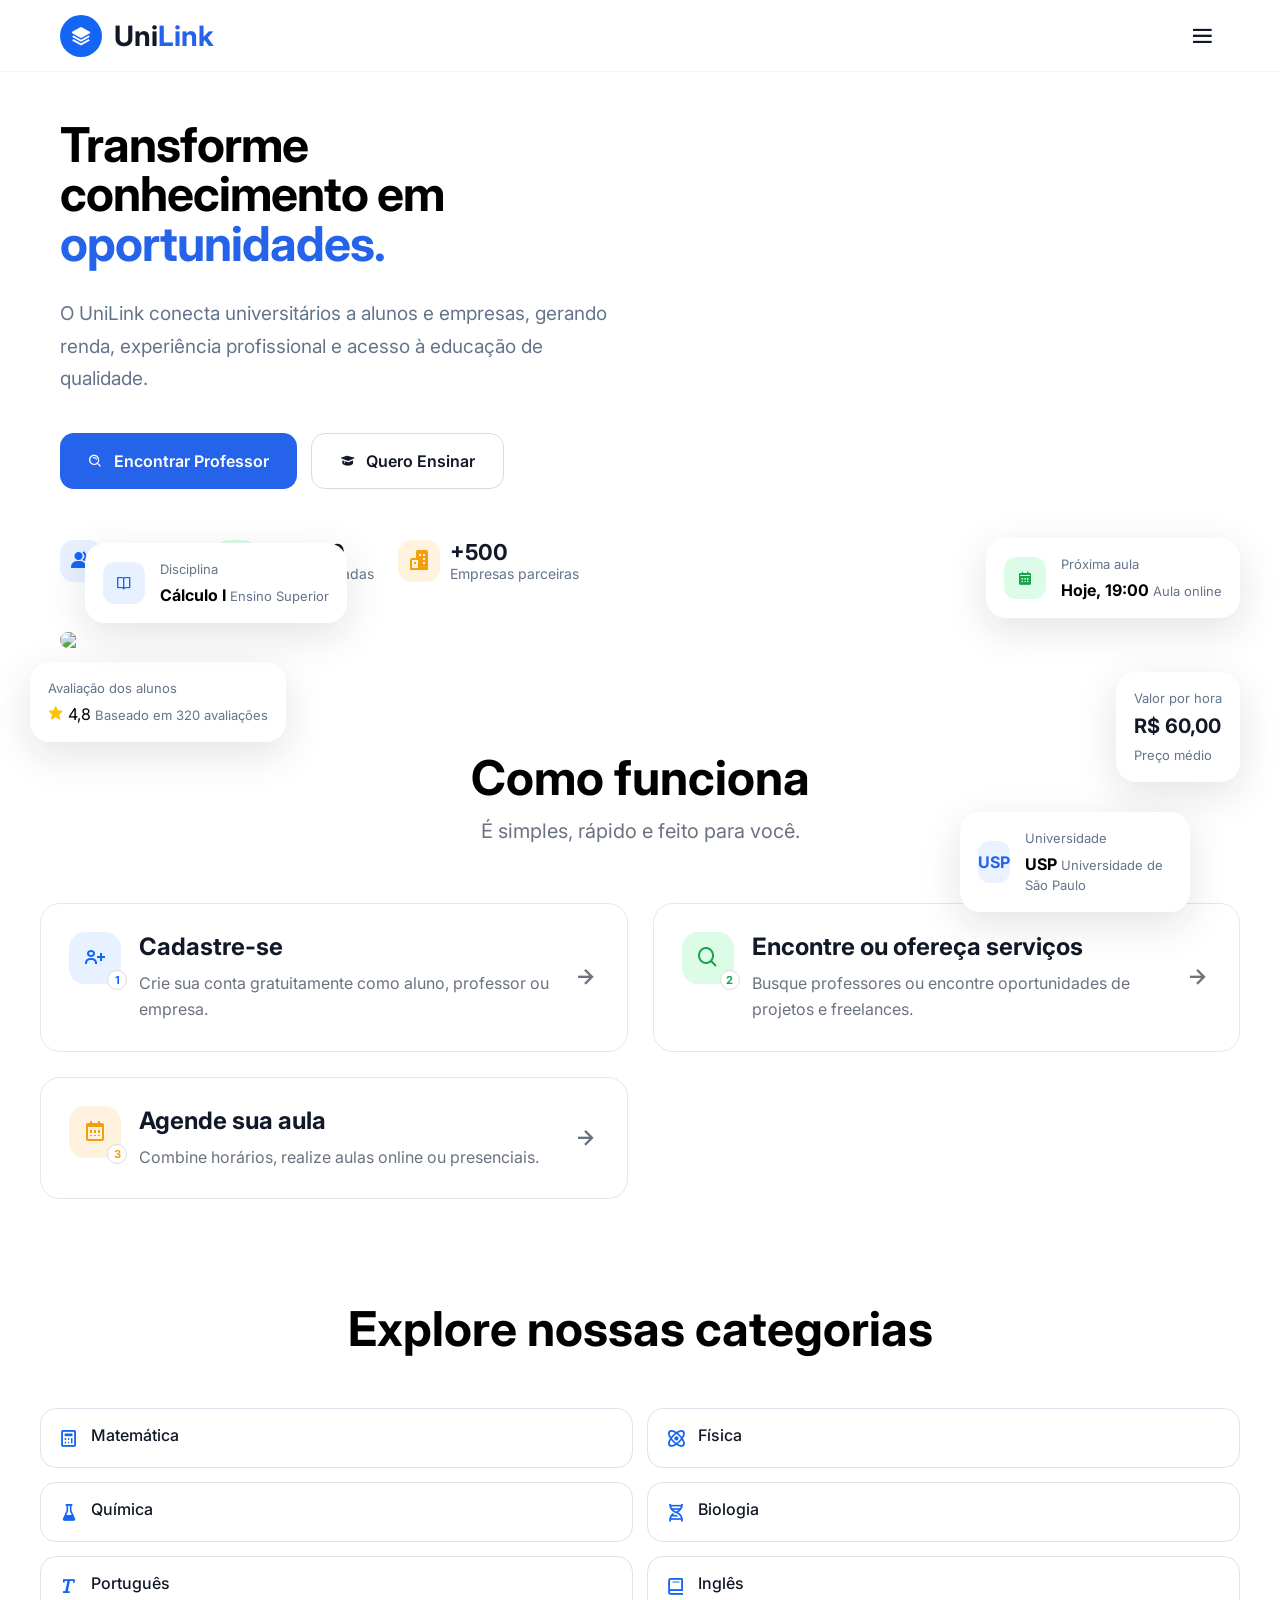
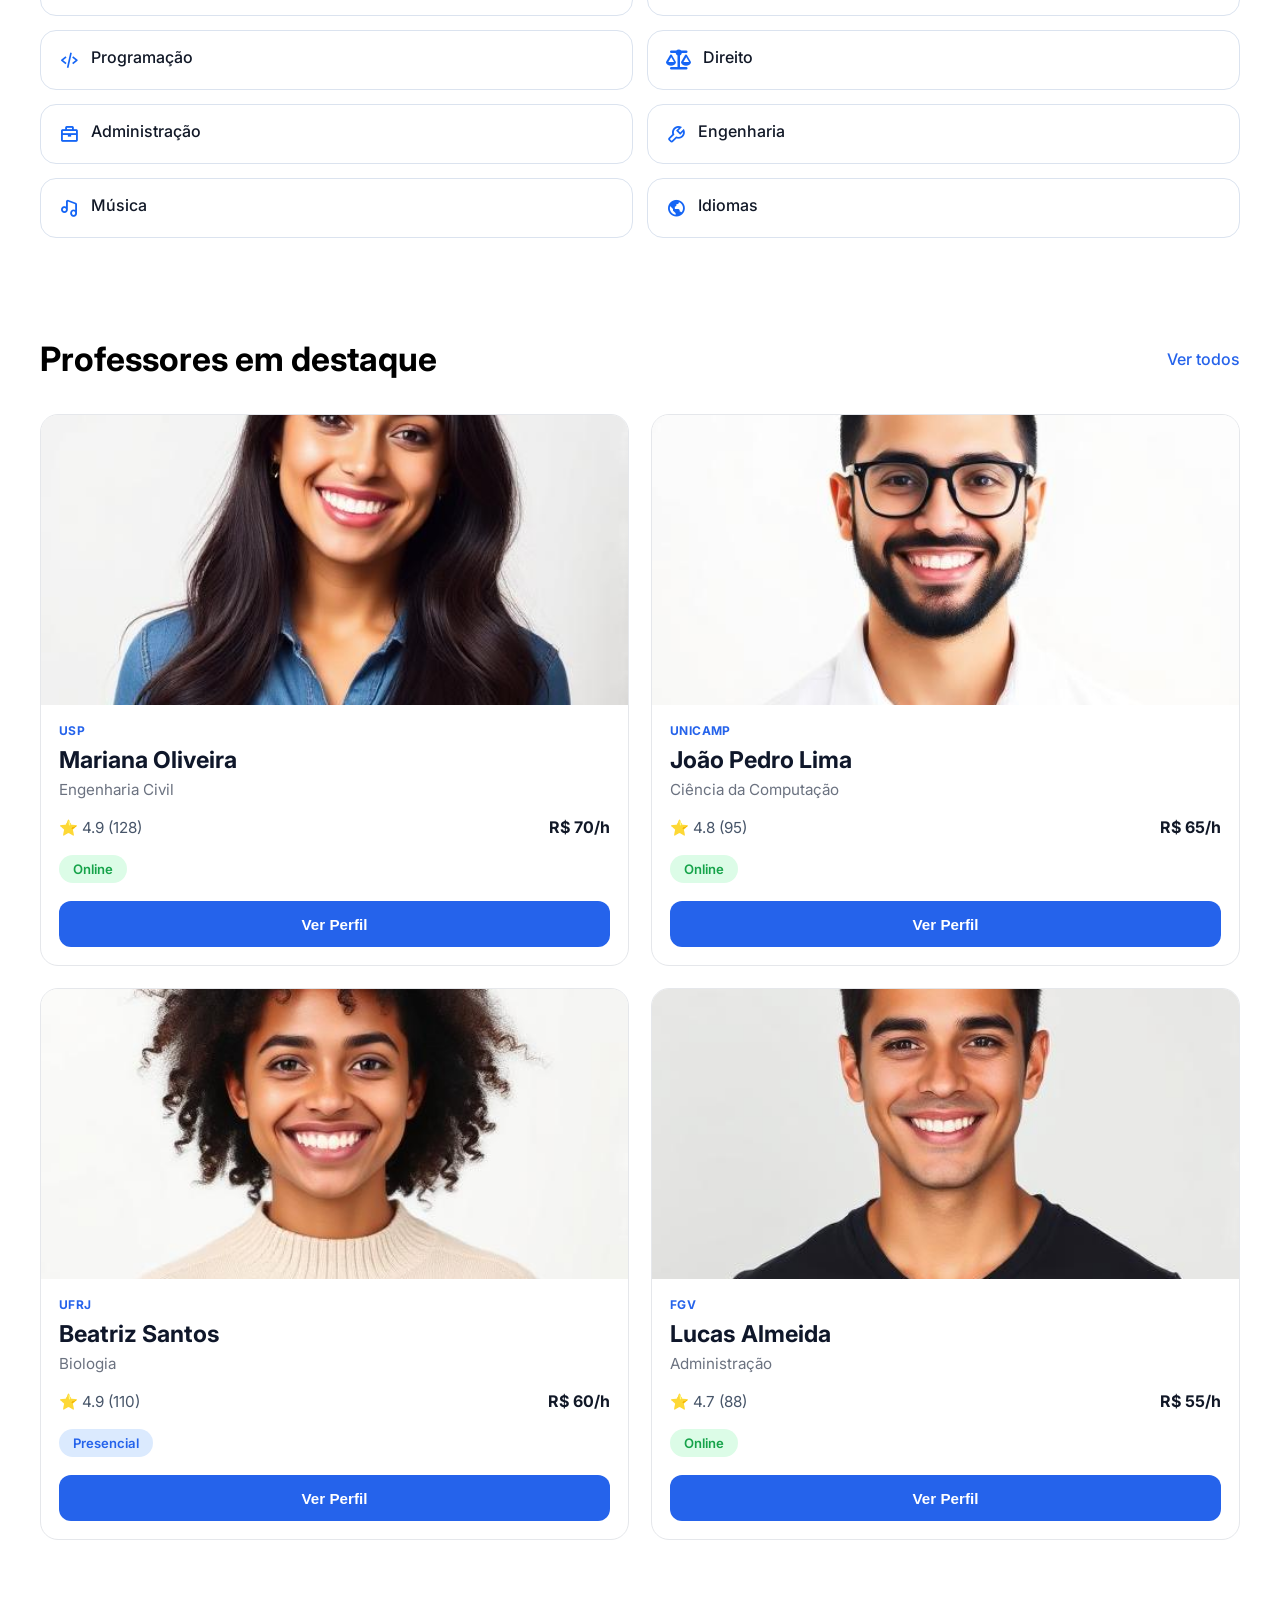
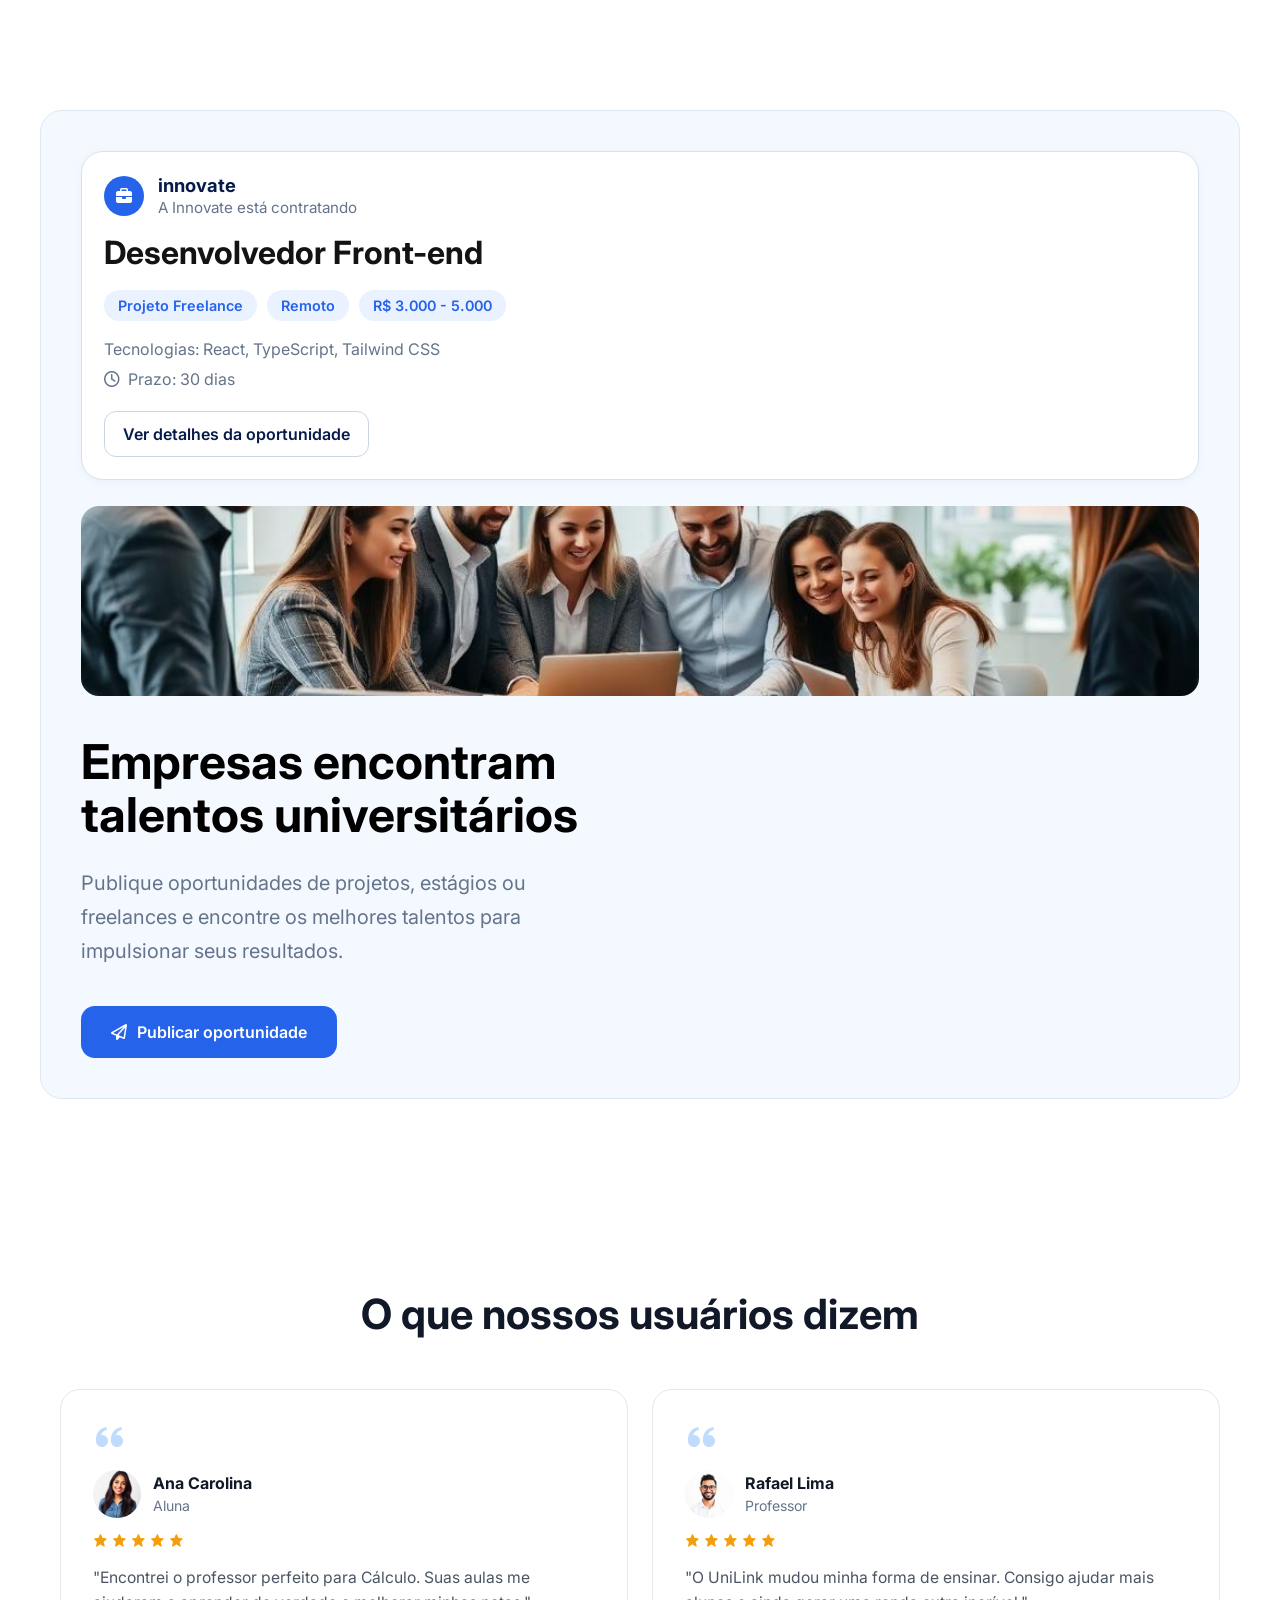
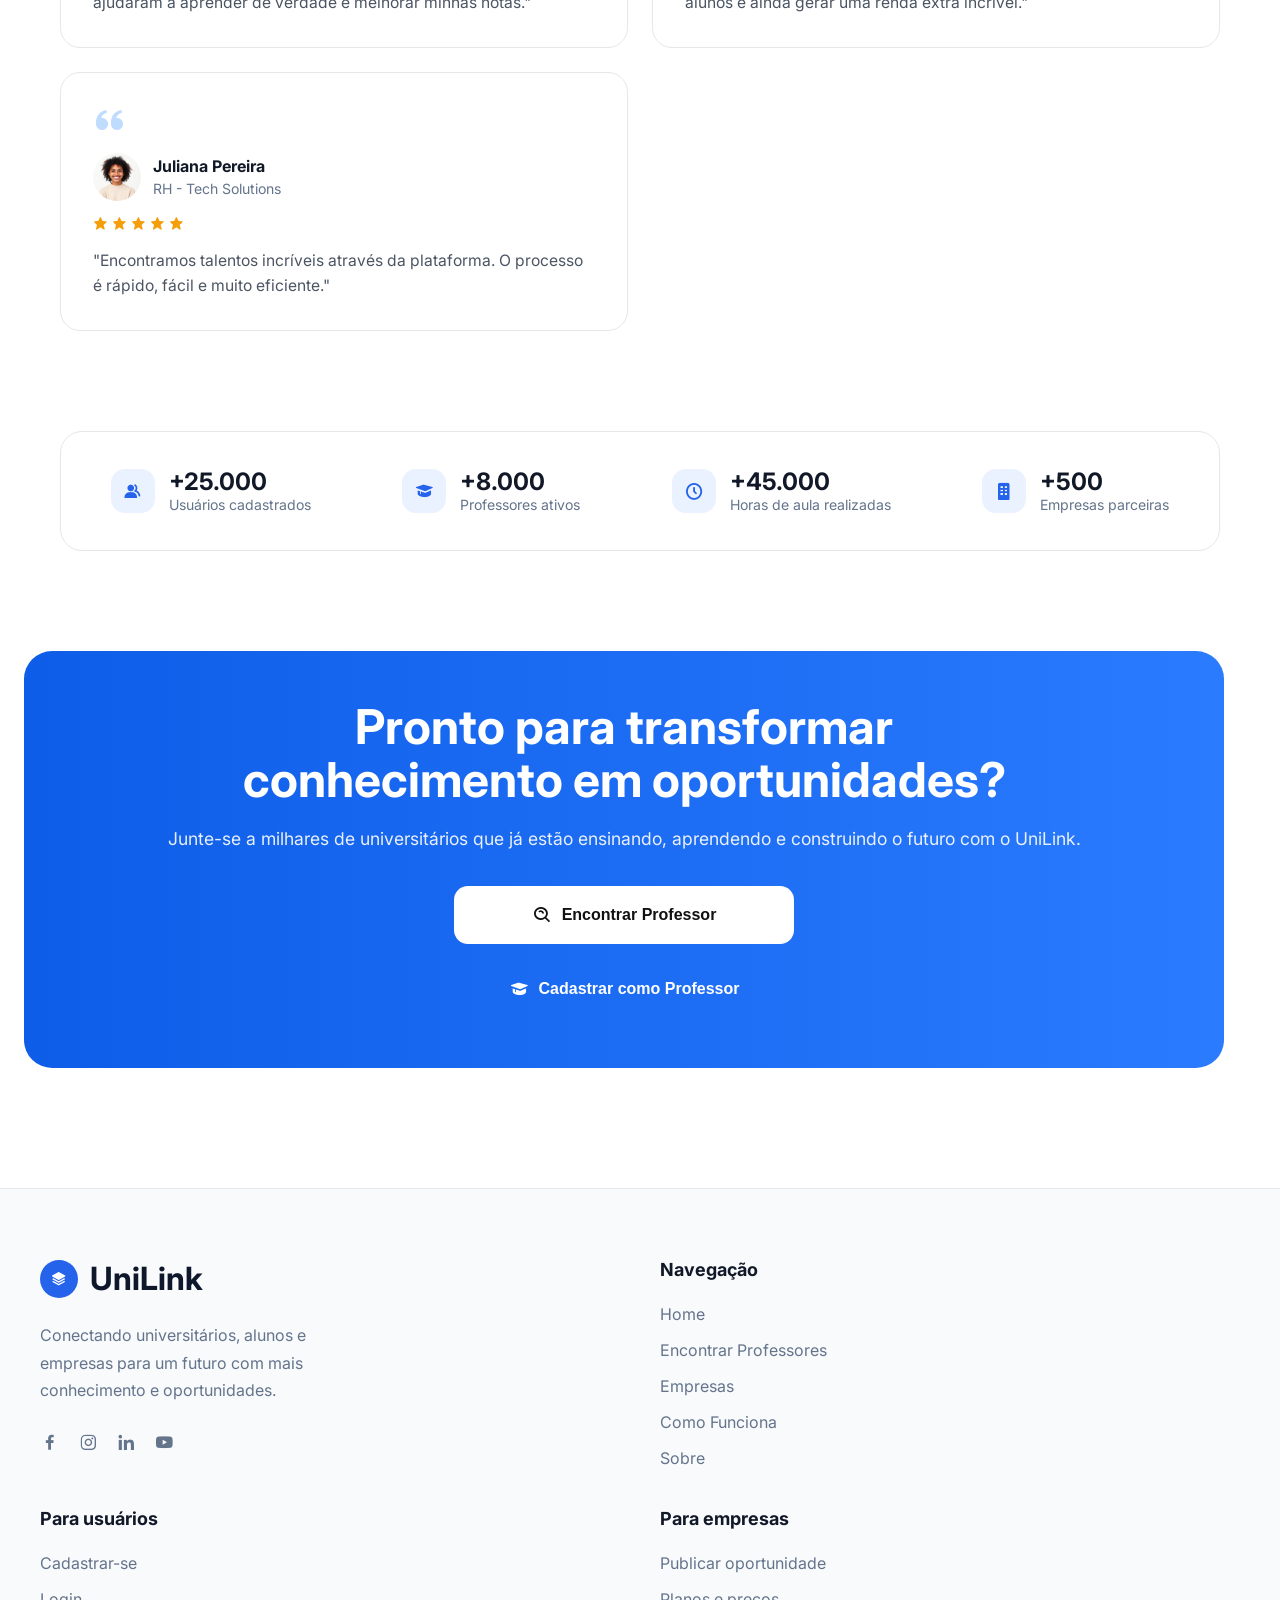
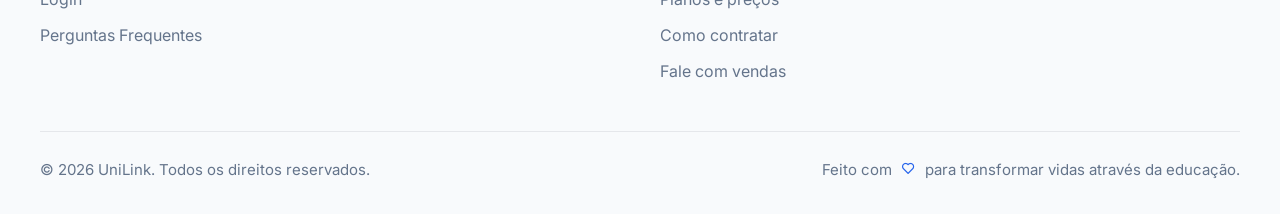
==== commit 7559f93e: "correcao icon direito" ====
--- a/index.html
+++ b/index.html
@@ -6,6 +6,7 @@
     <title>UniLink | Transforme conhecimento em oportunidades</title>
     <link rel="stylesheet" href="css/styles.css">
     <link href='https://unpkg.com/boxicons@2.1.4/css/boxicons.min.css' rel='stylesheet'>
+    <link rel="stylesheet" href="https://cdnjs.cloudflare.com/ajax/libs/font-awesome/6.7.2/css/all.min.css">
 </head>
 <body>
     <div class="scroll-progress" id="scrollProgress"></div>
@@ -214,7 +215,7 @@
                     <span>Programação</span>
                 </div>
                 <div class="item-cat">
-                    <i class='bx bxs-balance'></i>
+                    <i class="fa-solid fa-scale-balanced"></i>
                     <span>Direito</span>
                 </div>
                 <div class="item-cat">
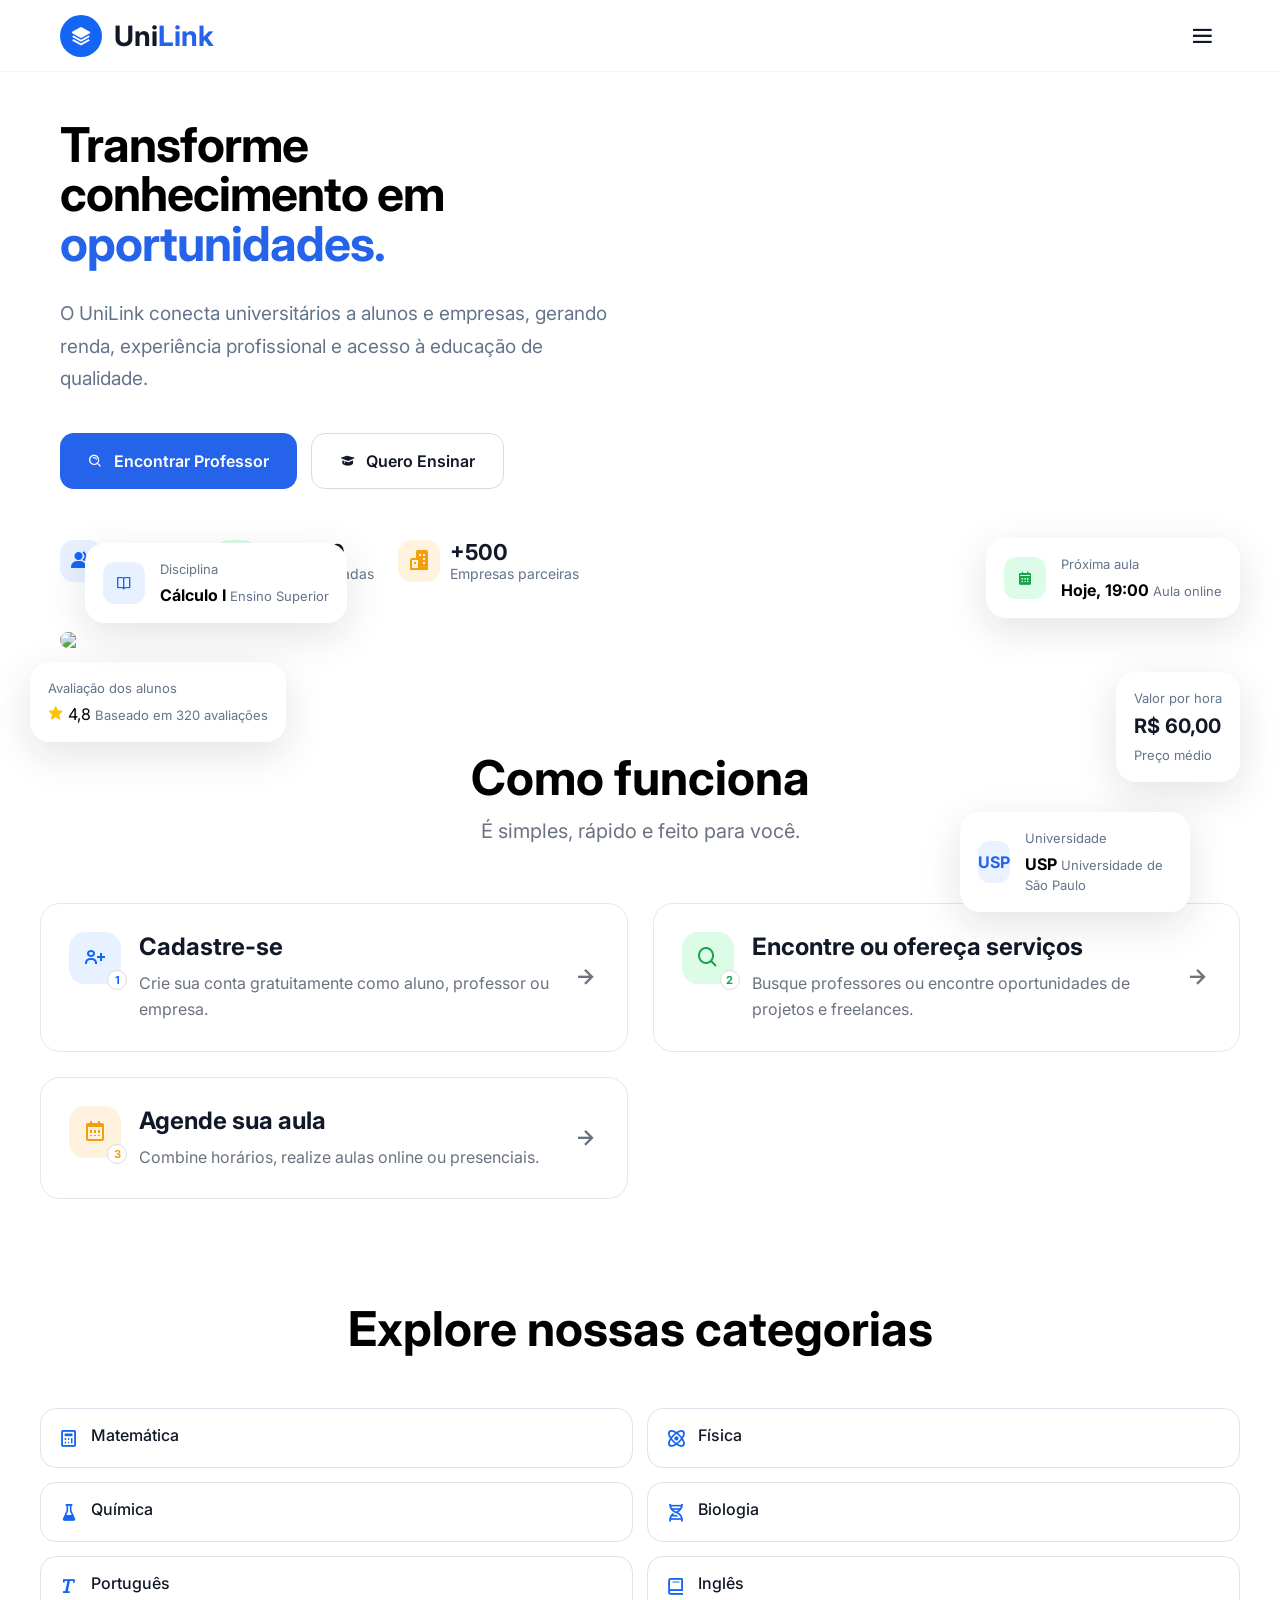
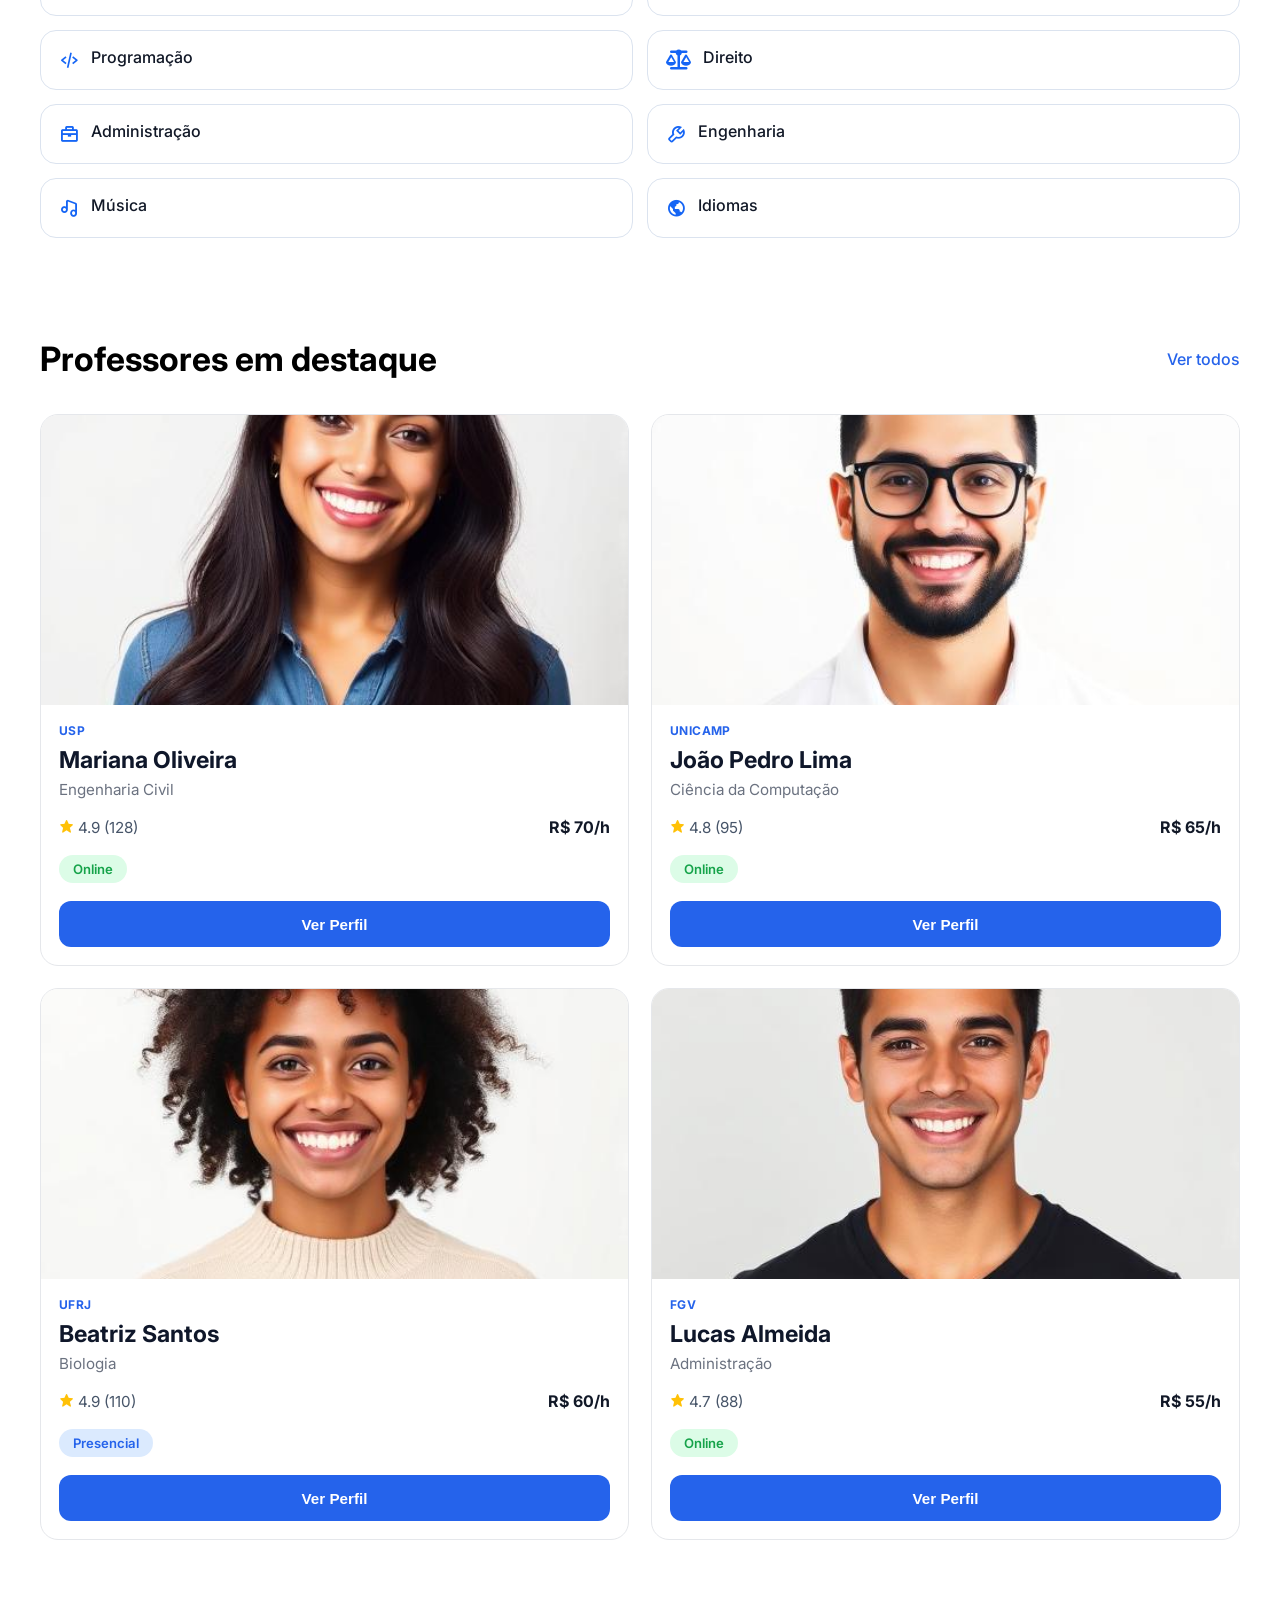
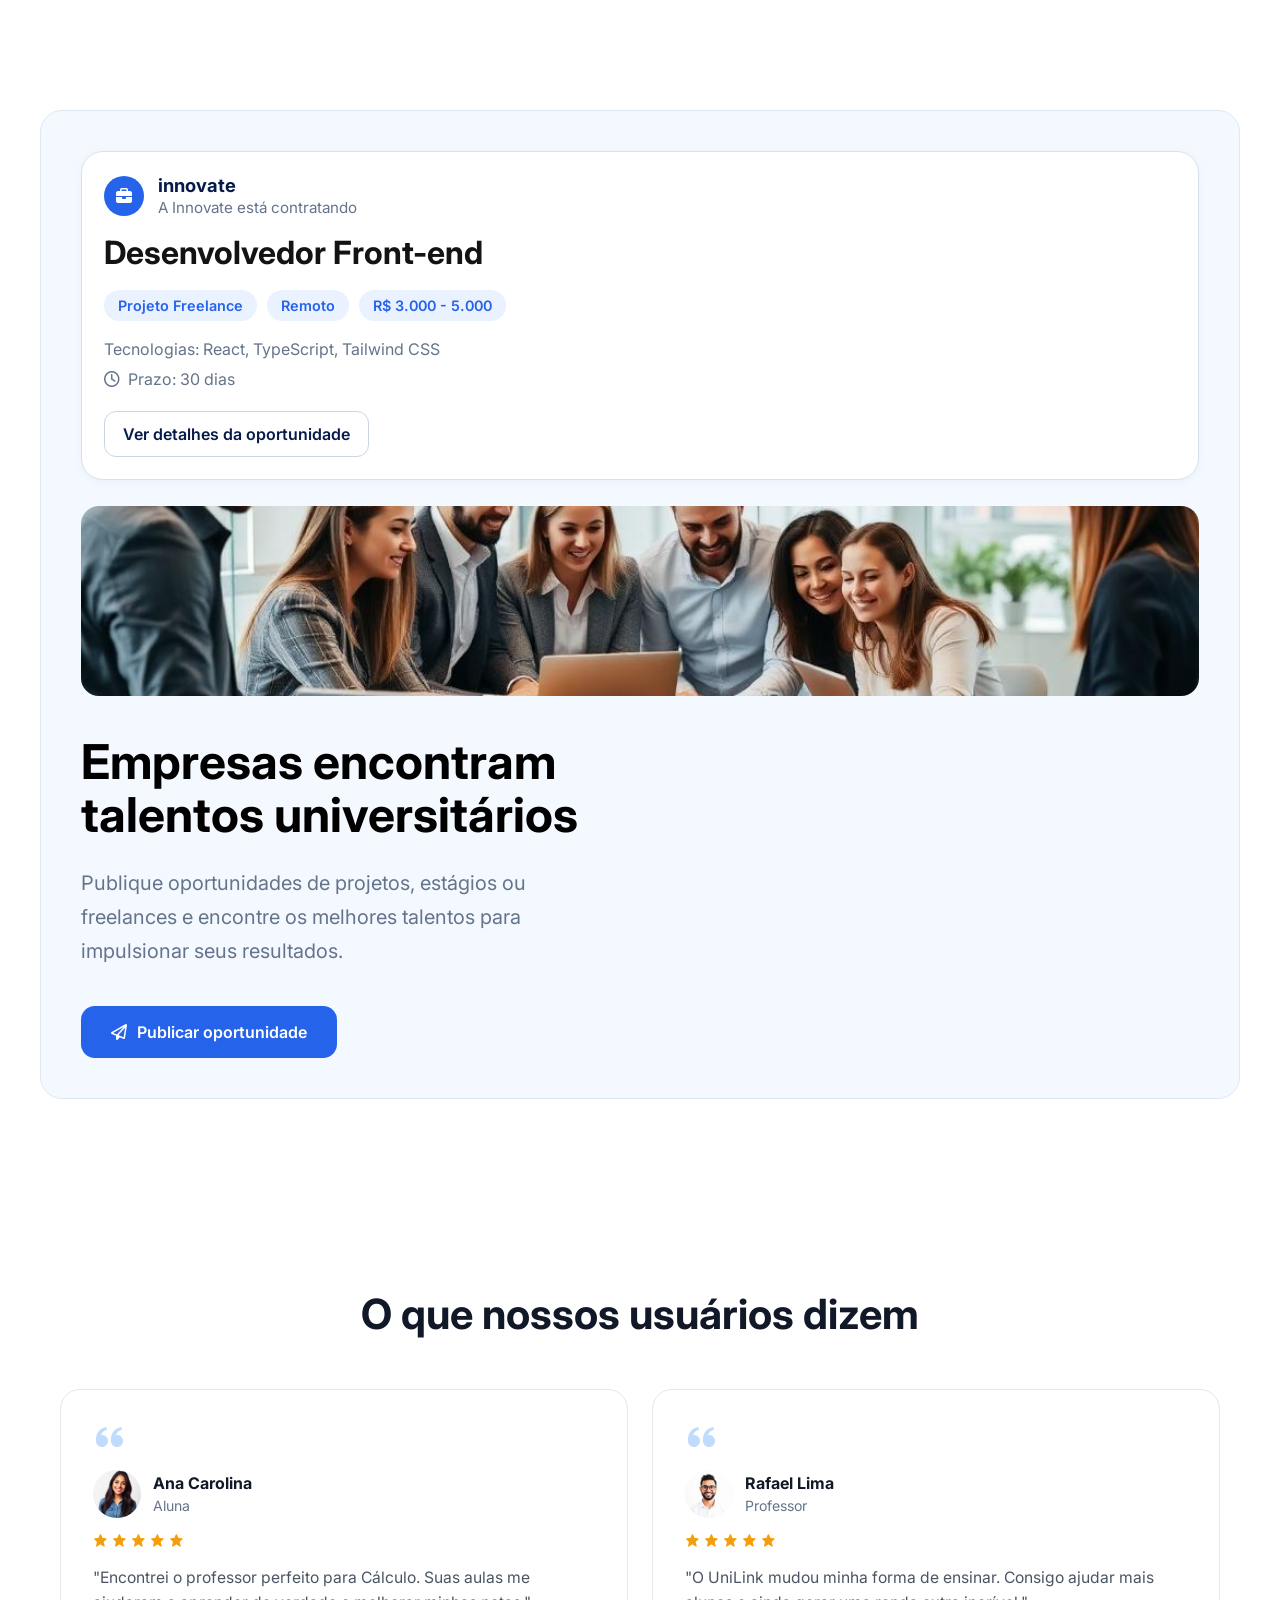
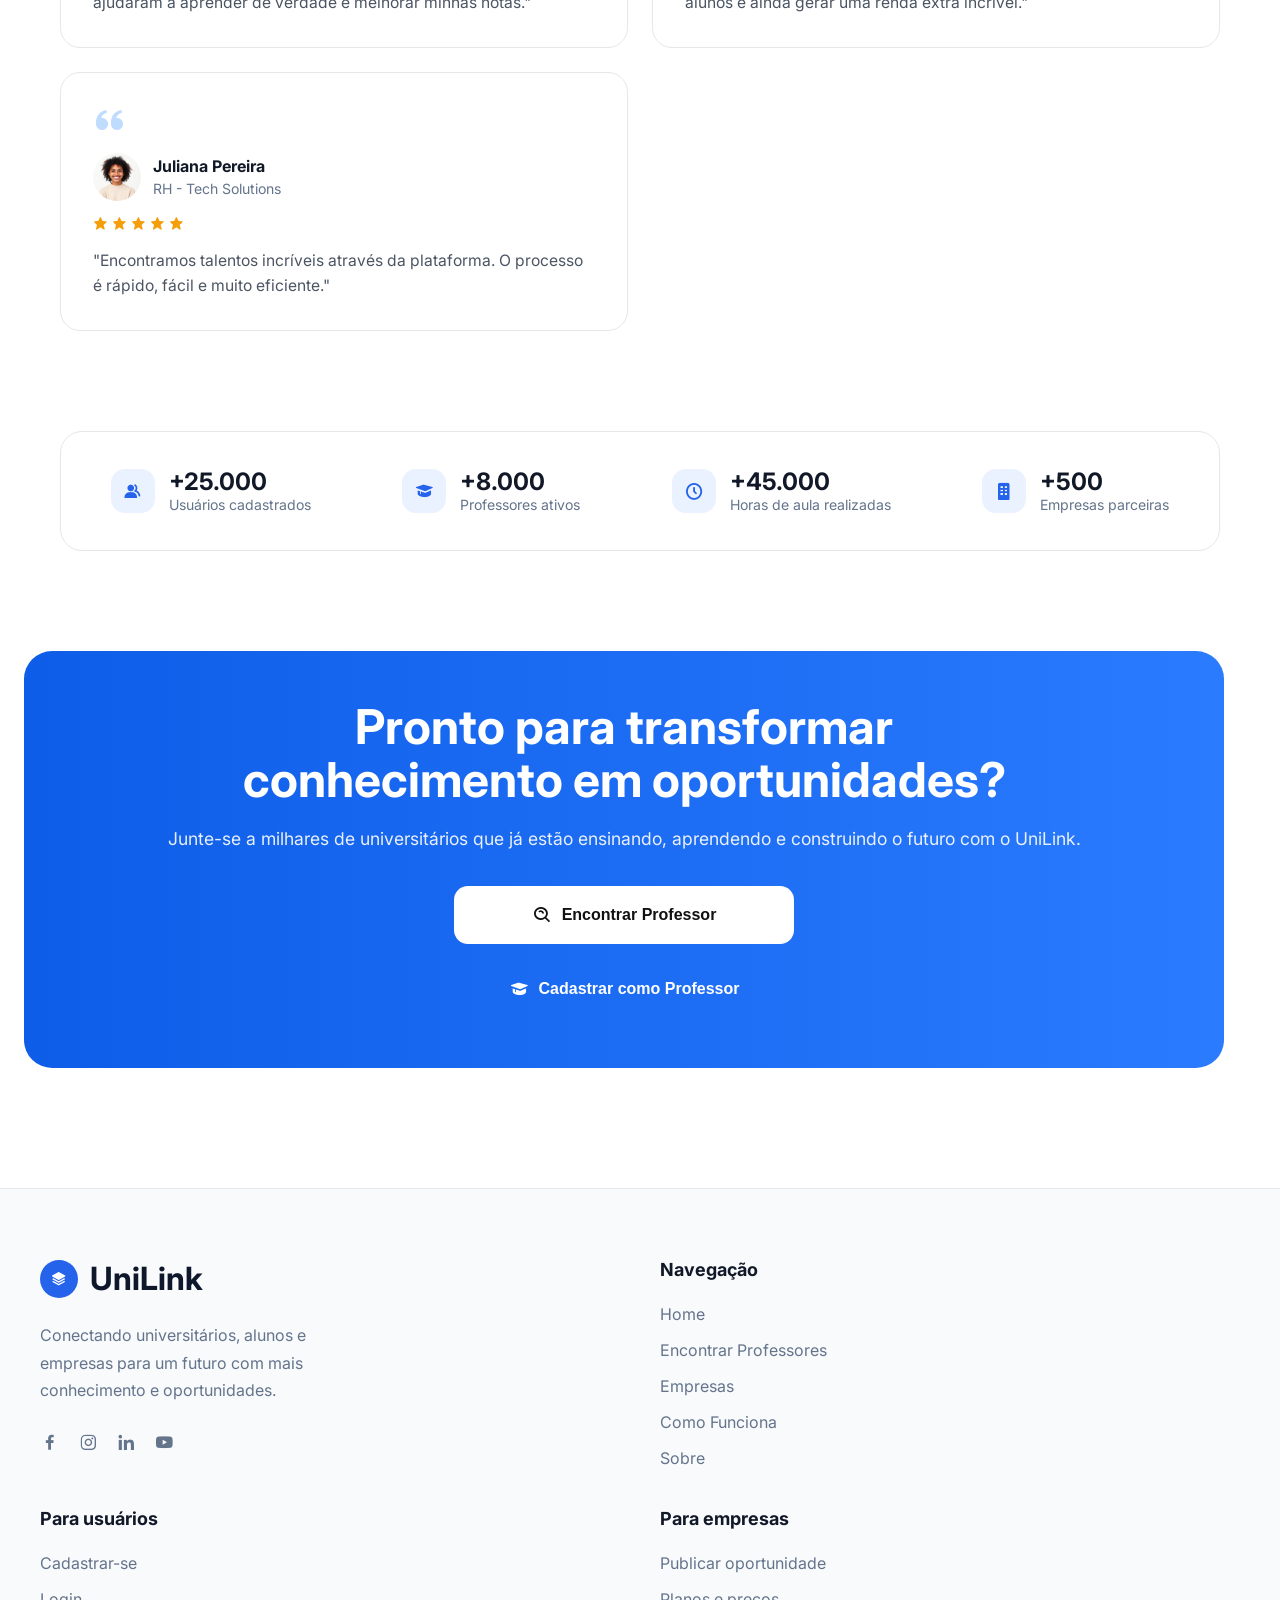
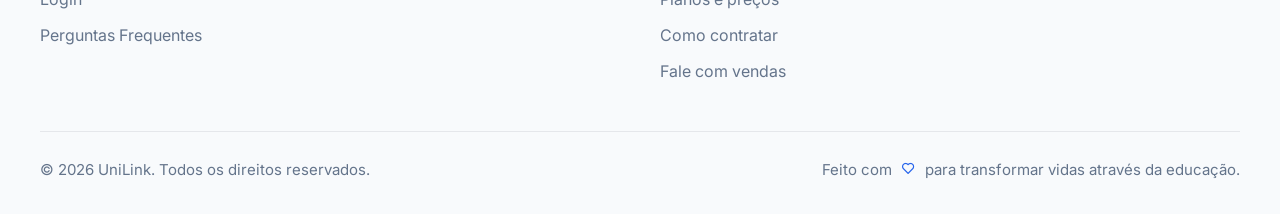
==== commit ff655f93: "atualizando icons landing page" ====
--- a/index.html
+++ b/index.html
@@ -249,7 +249,10 @@
                         <h3>Mariana Oliveira</h3>
                         <p class="course">Engenharia Civil</p>
                         <div class="info">
-                            <span>⭐ 4.9 (128)</span>
+                            <span>
+                                <i class='bx bxs-star' style="color:#FFC107"></i>
+                                4.9 (128)
+                            </span>
                             <strong>R$ 70/h</strong>
                         </div>
                         <span class="status online">Online</span>
@@ -263,7 +266,10 @@
                         <h3>João Pedro Lima</h3>
                         <p class="course">Ciência da Computação</p>
                         <div class="info">
-                            <span>⭐ 4.8 (95)</span>
+                            <span>
+                                <i class='bx bxs-star' style="color:#FFC107"></i>
+                                4.8 (95)
+                            </span>
                             <strong>R$ 65/h</strong>
                         </div>
                         <span class="status online">Online</span>
@@ -277,7 +283,10 @@
                         <h3>Beatriz Santos</h3>
                         <p class="course">Biologia</p>
                         <div class="info">
-                            <span>⭐ 4.9 (110)</span>
+                            <span>
+                                <i class='bx bxs-star' style="color:#FFC107"></i>
+                                4.9 (110)
+                            </span>
                             <strong>R$ 60/h</strong>
                         </div>
                         <span class="status presencial">Presencial</span>
@@ -291,7 +300,10 @@
                         <h3>Lucas Almeida</h3>
                         <p class="course">Administração</p>
                         <div class="info">
-                            <span>⭐ 4.7 (88)</span>
+                            <span>
+                                <i class='bx bxs-star' style="color:#FFC107"></i>
+                                4.7 (88)
+                            </span>
                             <strong>R$ 55/h</strong>
                         </div>
                         <span class="status online">Online</span>
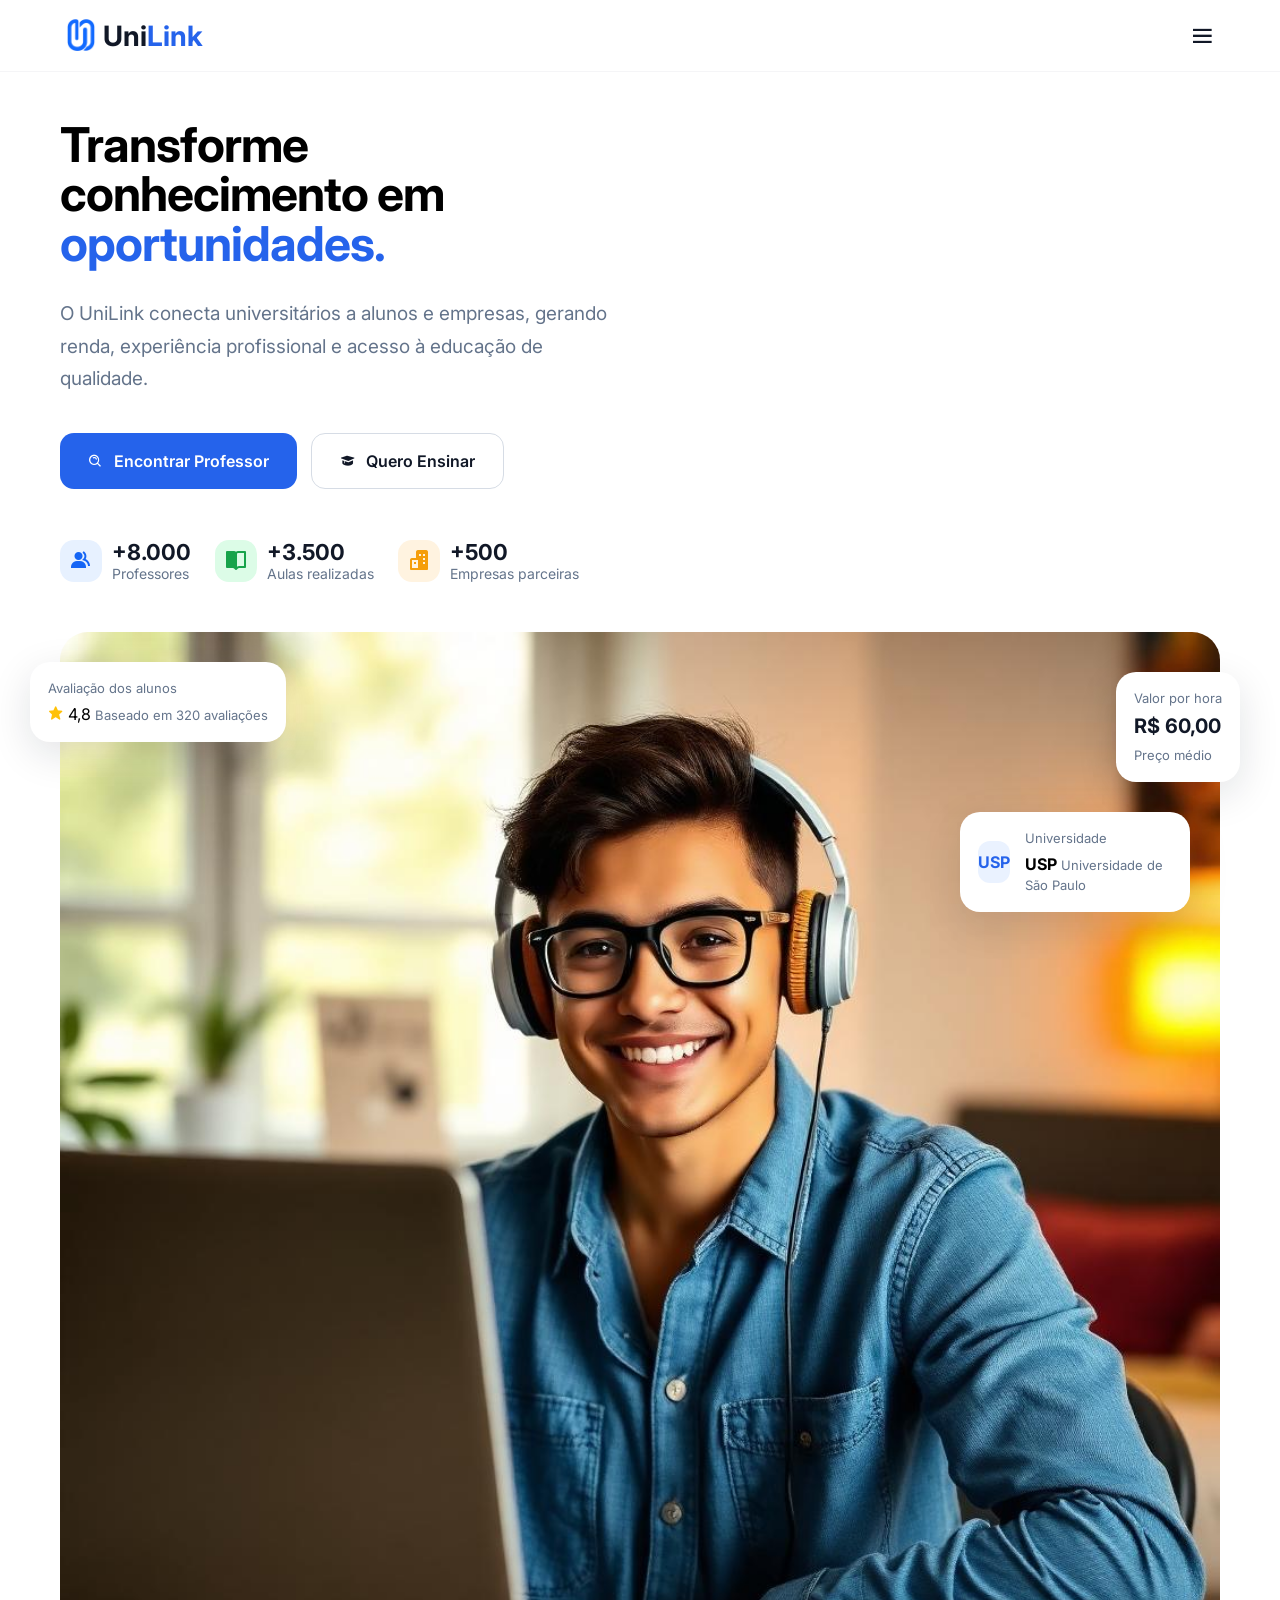
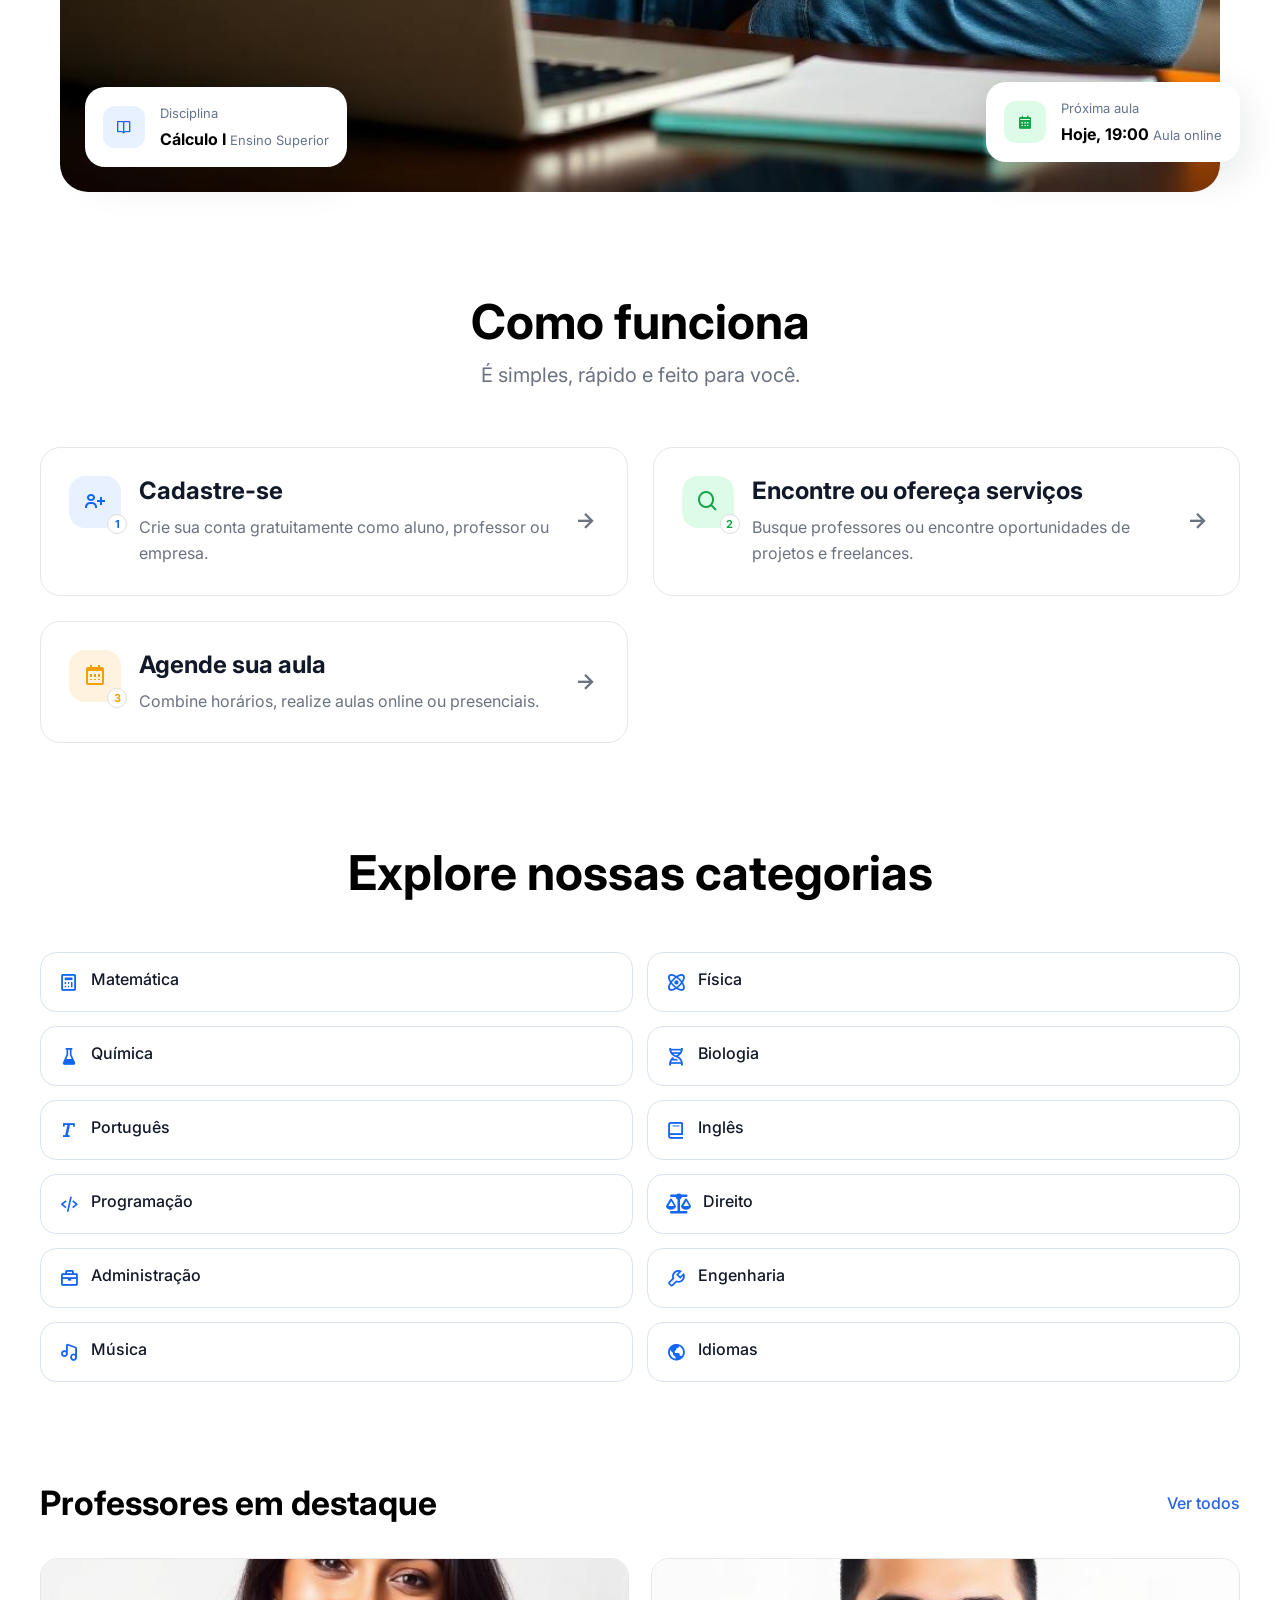
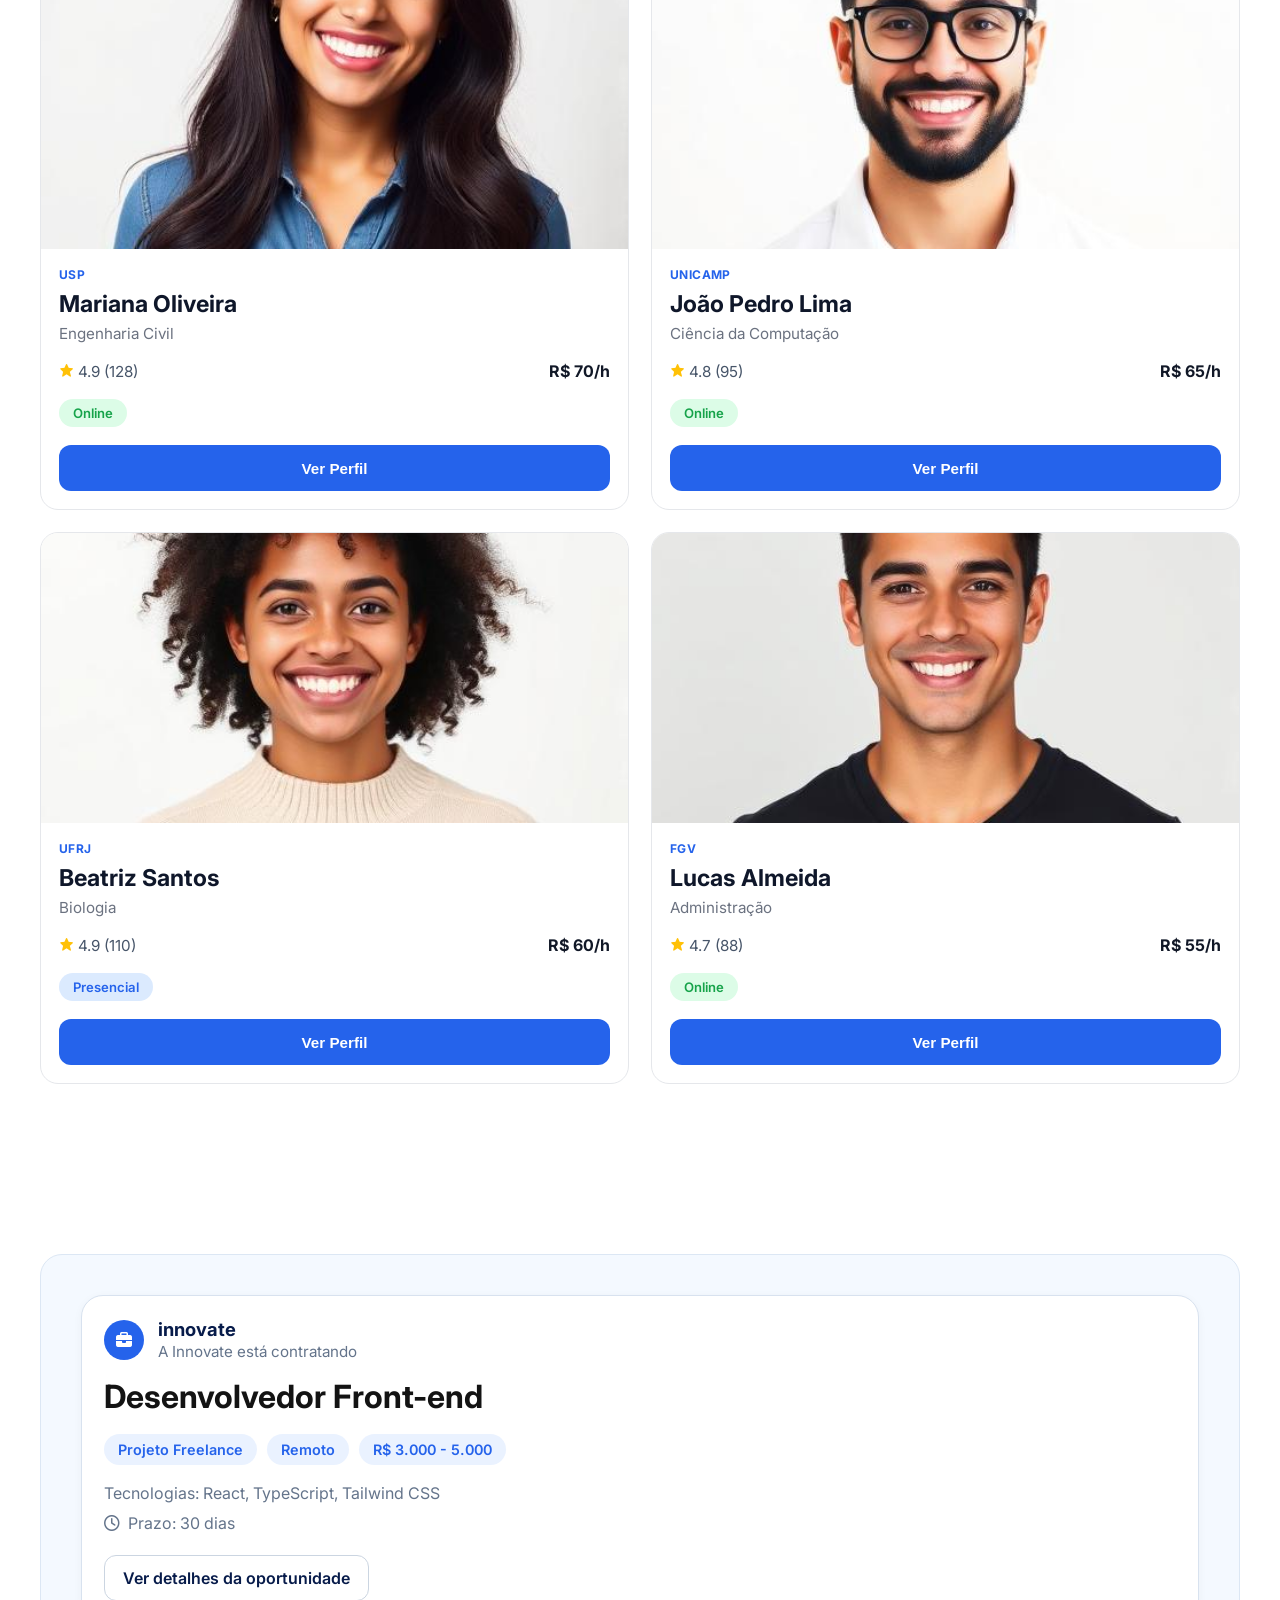
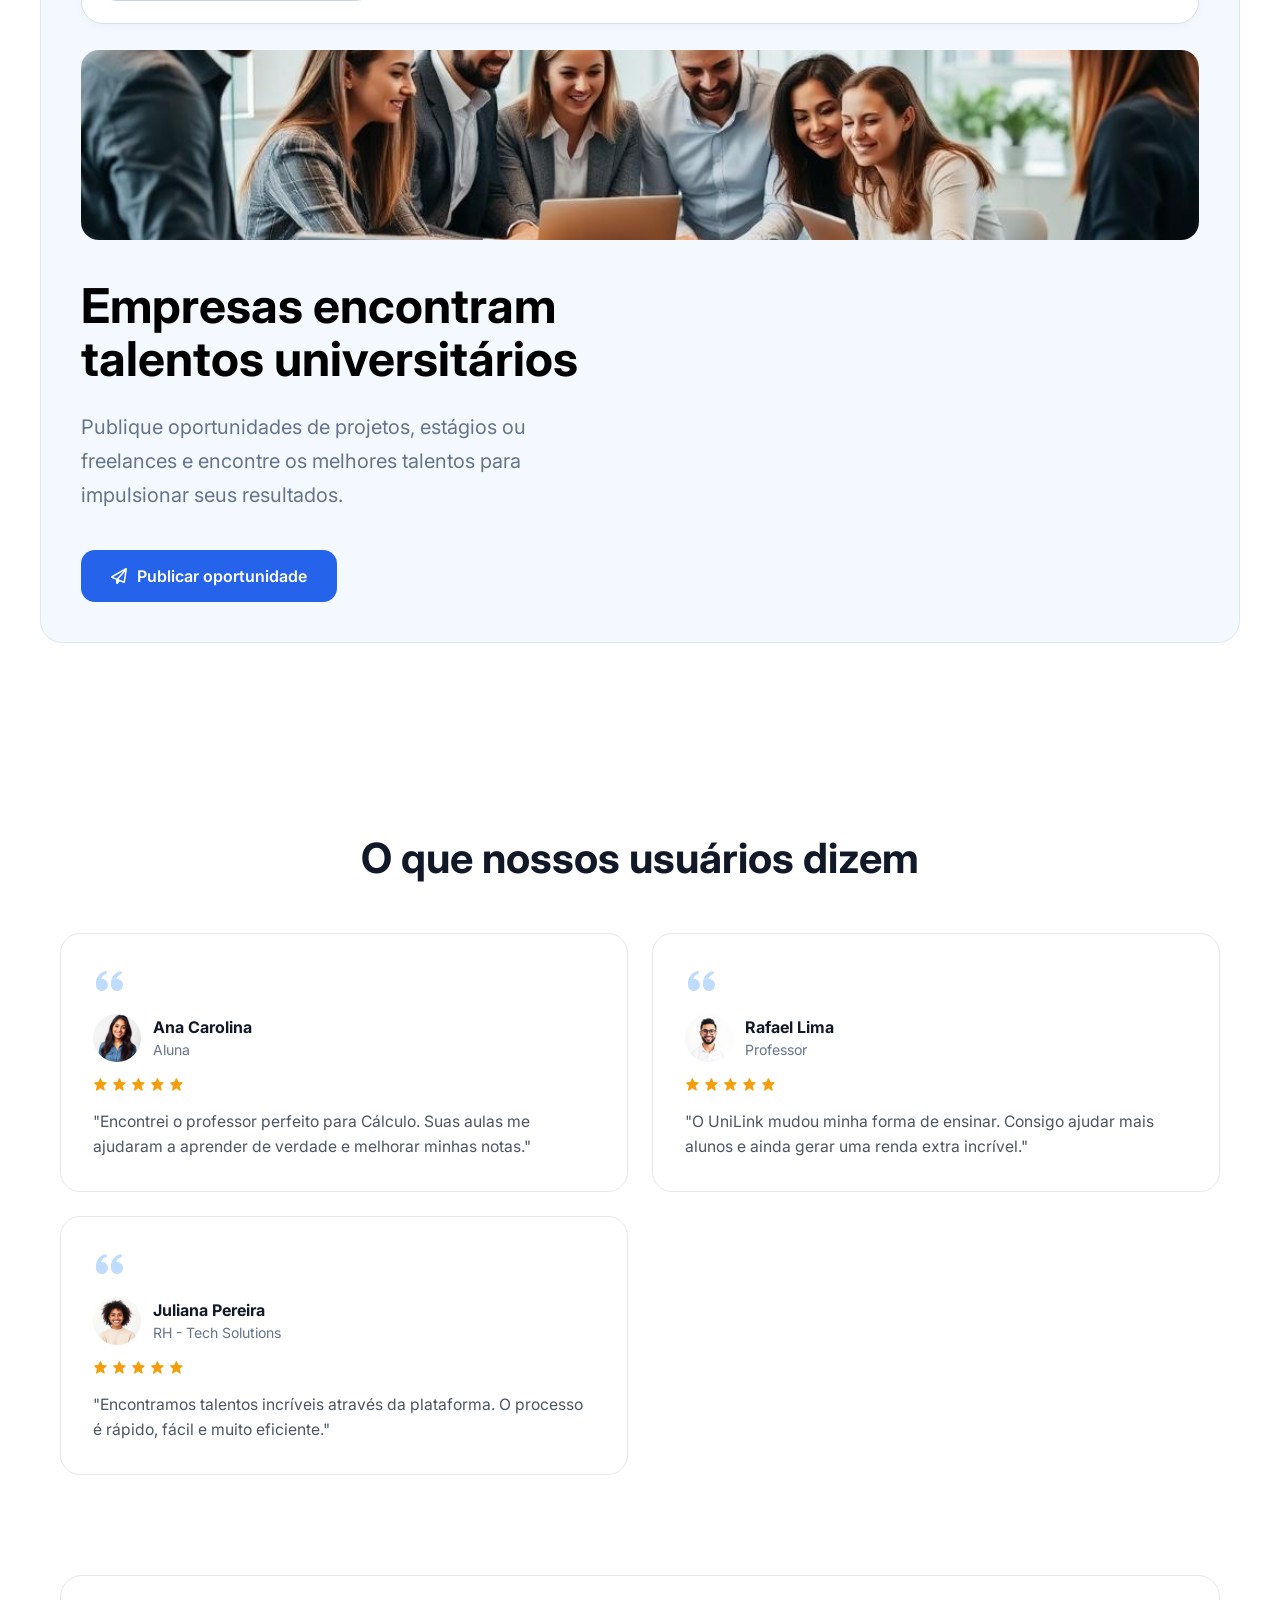
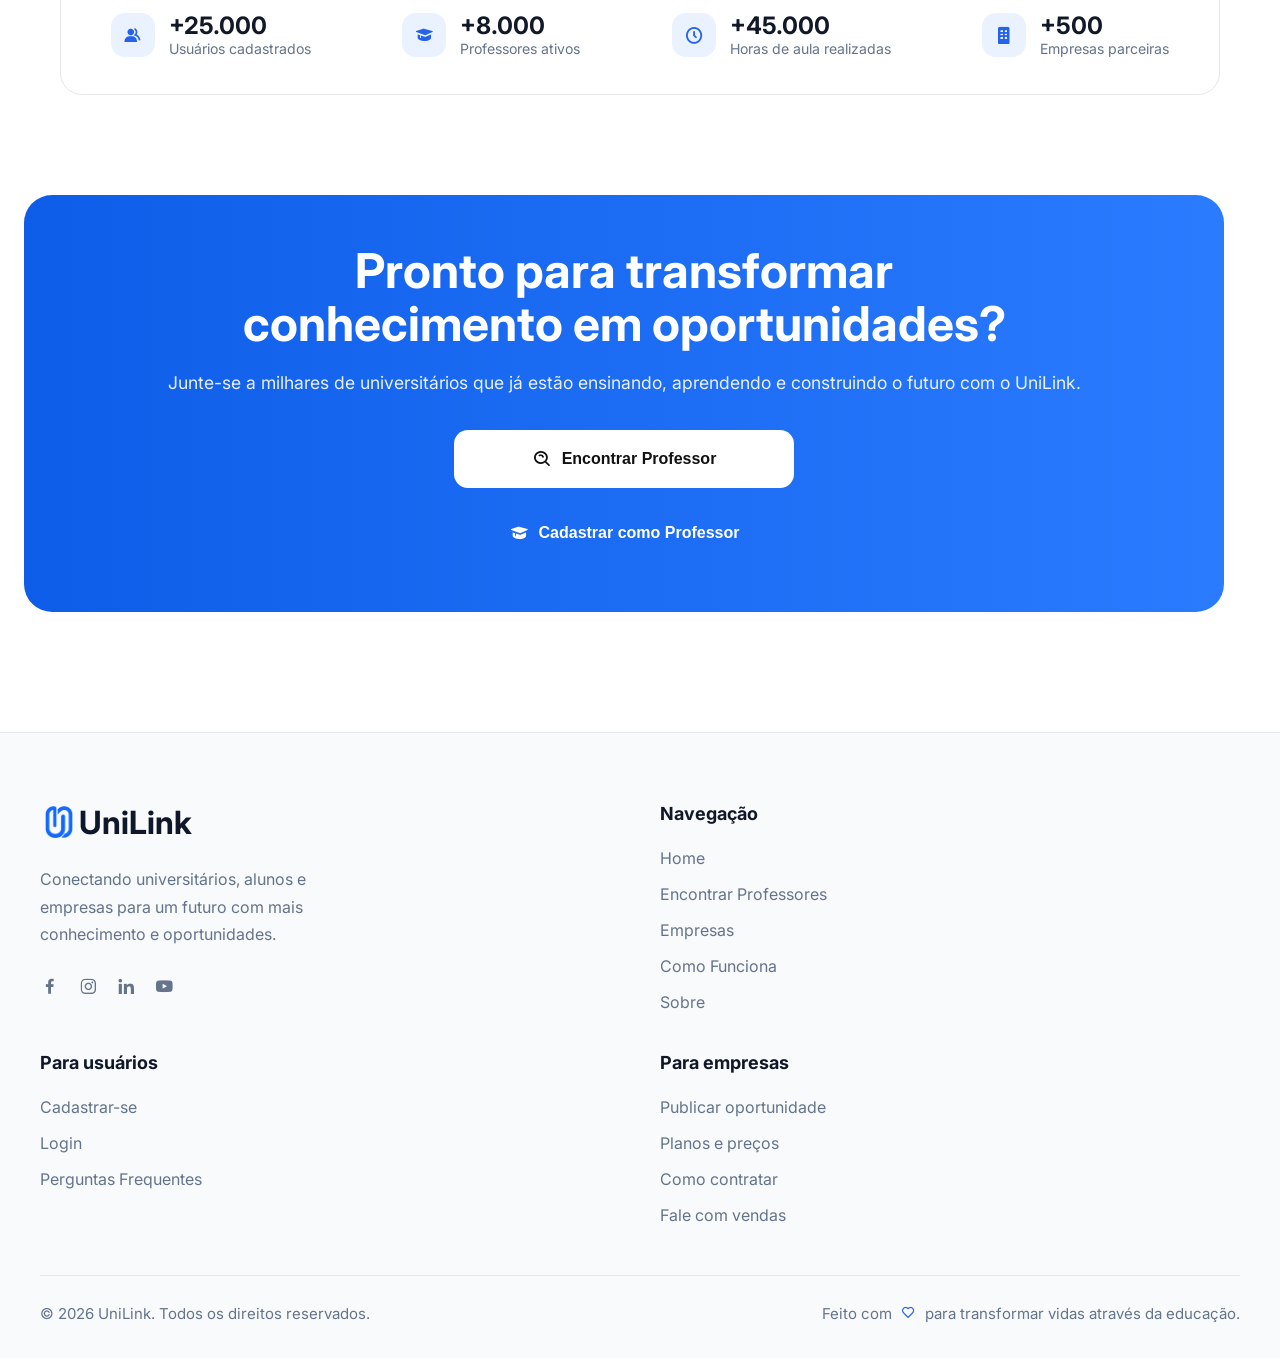
==== commit 53a41f63: "logomarca nova (atualizacao navbar, footer e sidebar)" ====
--- a/index.html
+++ b/index.html
@@ -14,7 +14,7 @@
         <nav class="navbar">
                 <a href="index.html" class="logo">
                     <div class="logo-icon">
-                        <i class='bx bxs-layer'></i>
+                        <img src="img/marca/logo.png" alt="Logo">
                     </div>
                     <span >Uni<span style="color:#2563EB">Link</span></span>
                 </a>
@@ -484,7 +484,7 @@
                 <div class="footer-brand">
                     <a href="#" class="footer-logo">
                         <div class="footer-logo-icon">
-                            <i class='bx bxs-layer'></i>
+                            <img src="img/marca/logo.png" alt="Logo">
                         </div>
                         <span>UniLink</span>
                     </a>
--- a/css/styles.css
+++ b/css/styles.css
@@ -76,7 +76,7 @@
 .logo{
     display:flex;
     align-items:center;
-    gap:12px;
+    gap:1px;
     font-size:28px;
     font-weight:700;
     color:#111827;
@@ -87,7 +87,6 @@
     width:42px;
     height:42px;
     border-radius:50%;
-    background:#1565F5;
 
     display:flex;
     justify-content:center;
@@ -97,6 +96,12 @@
 .logo-icon i{
     color:#fff;
     font-size:22px;
+}
+
+.logo-icon img {
+    width: 60px;
+    height: 60px;
+    object-fit: contain;
 }
 
 .nav-links{
@@ -125,8 +130,6 @@
     display:flex;
     gap:12px;
 }
-
-
 
 .btn-login{
     background:#fff;
@@ -1139,7 +1142,7 @@
 .footer-logo{
     display:flex;
     align-items:center;
-    gap:12px;
+    gap:1px;
     text-decoration:none;
     margin-bottom:24px;
 }
@@ -1154,11 +1157,16 @@
     width:38px;
     height:38px;
     border-radius:50%;
-    background:#2563EB;
     color:#fff;
     display:flex;
     justify-content:center;
     align-items:center;
+}
+
+.footer img {
+    width: 60px;
+    height: 60px;
+    object-fit: contain;
 }
 
 .footer-brand p{
